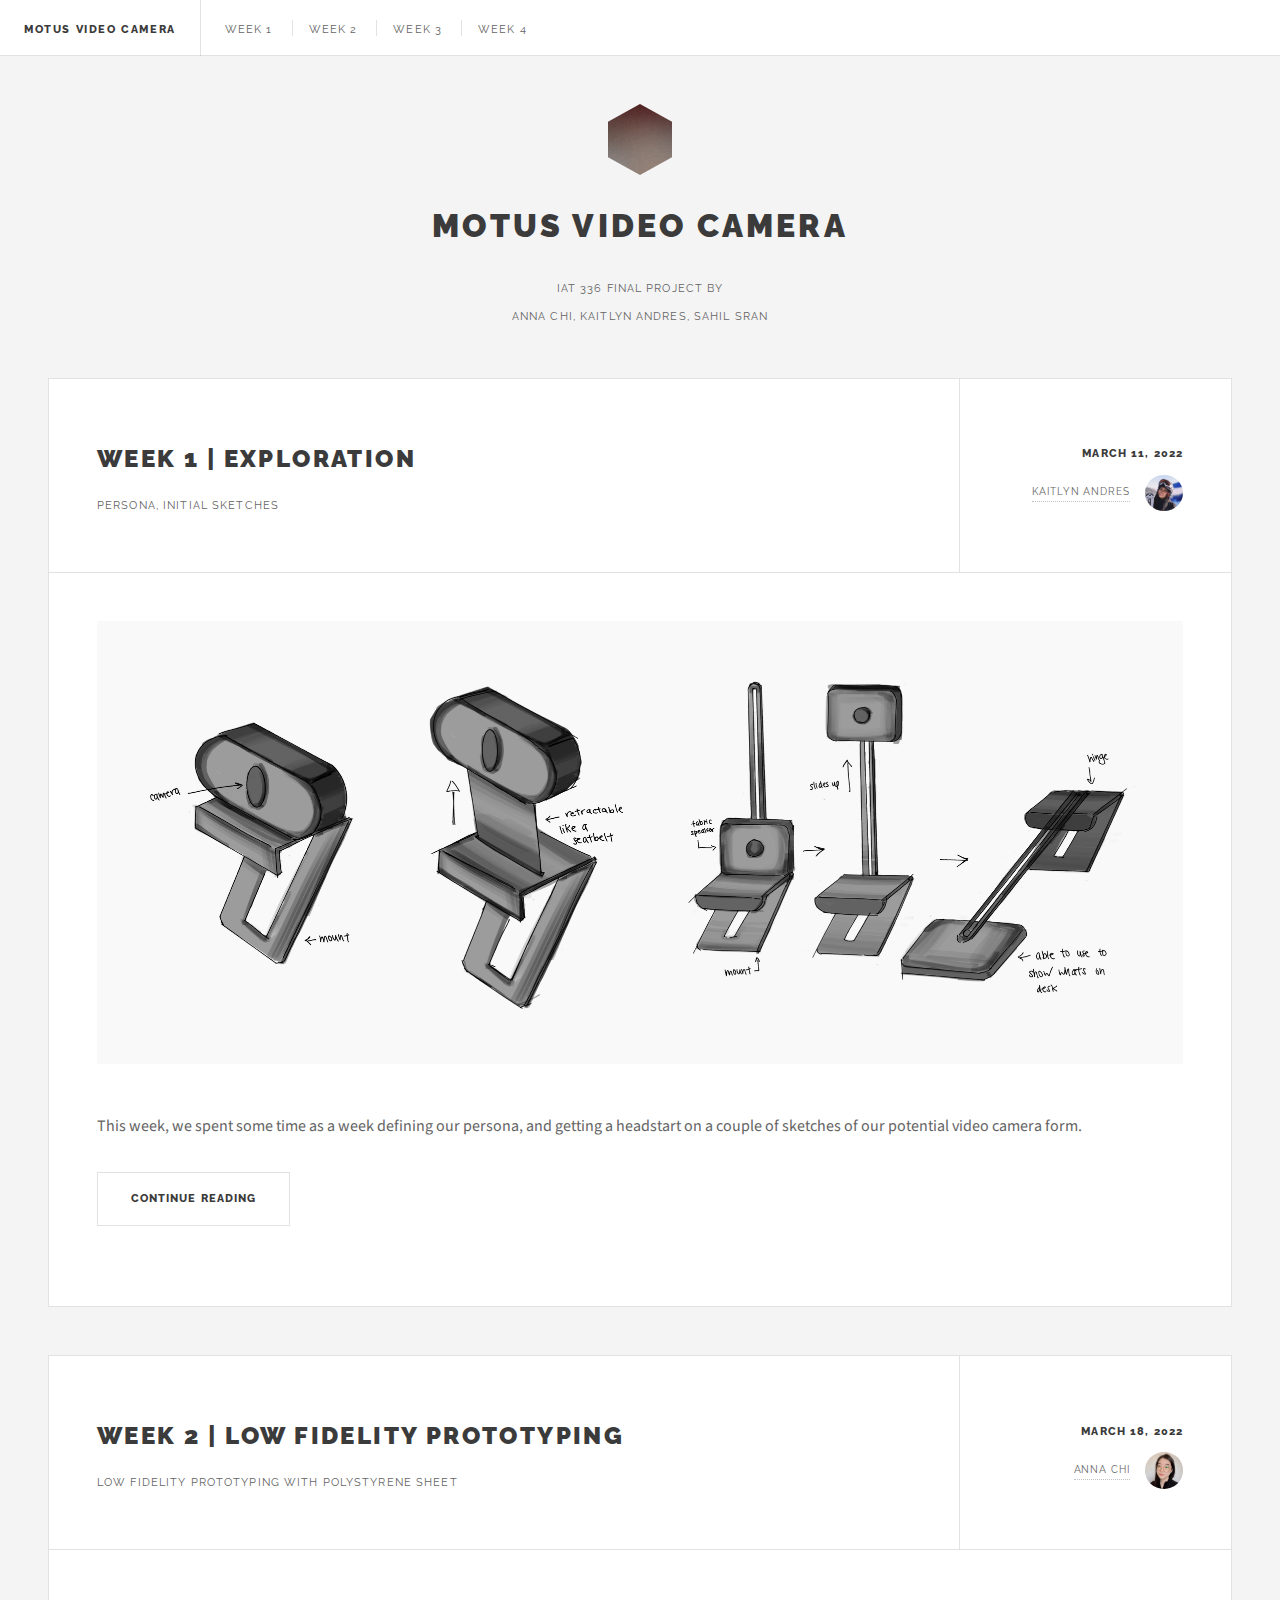
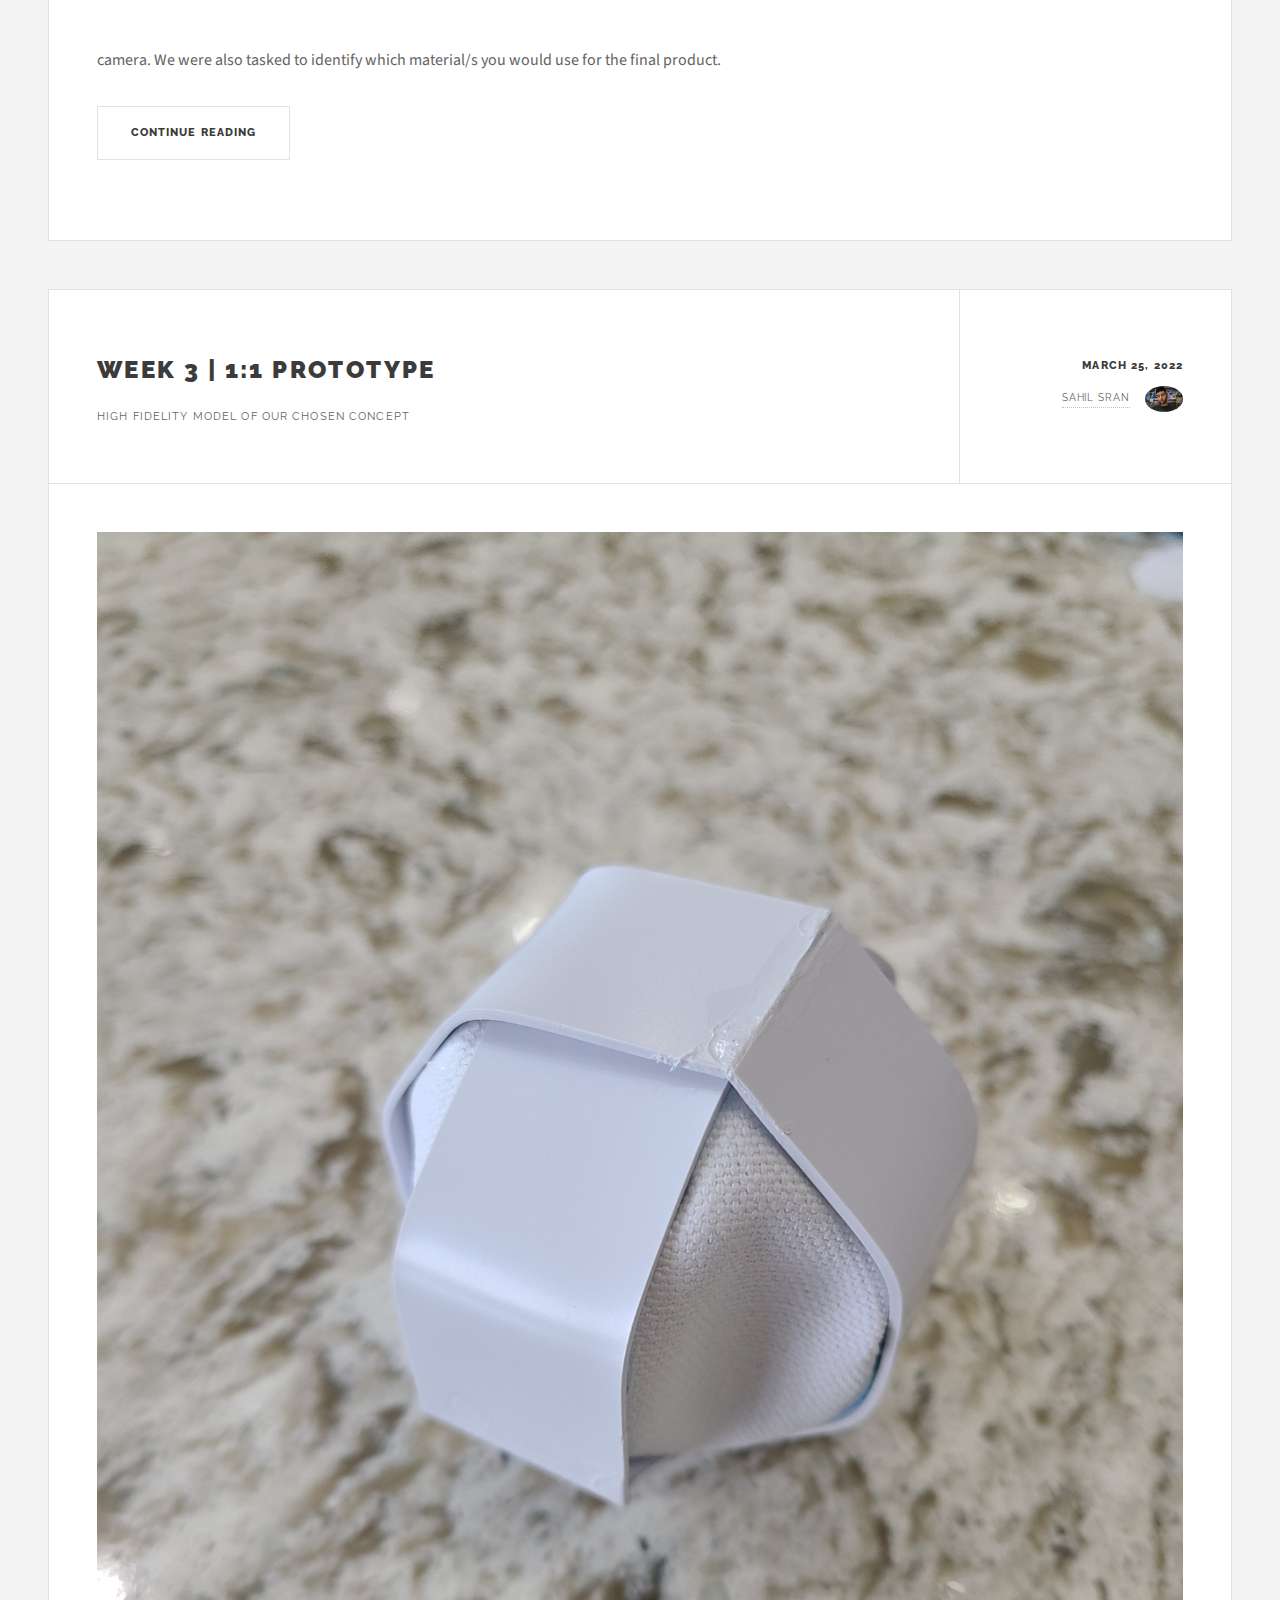
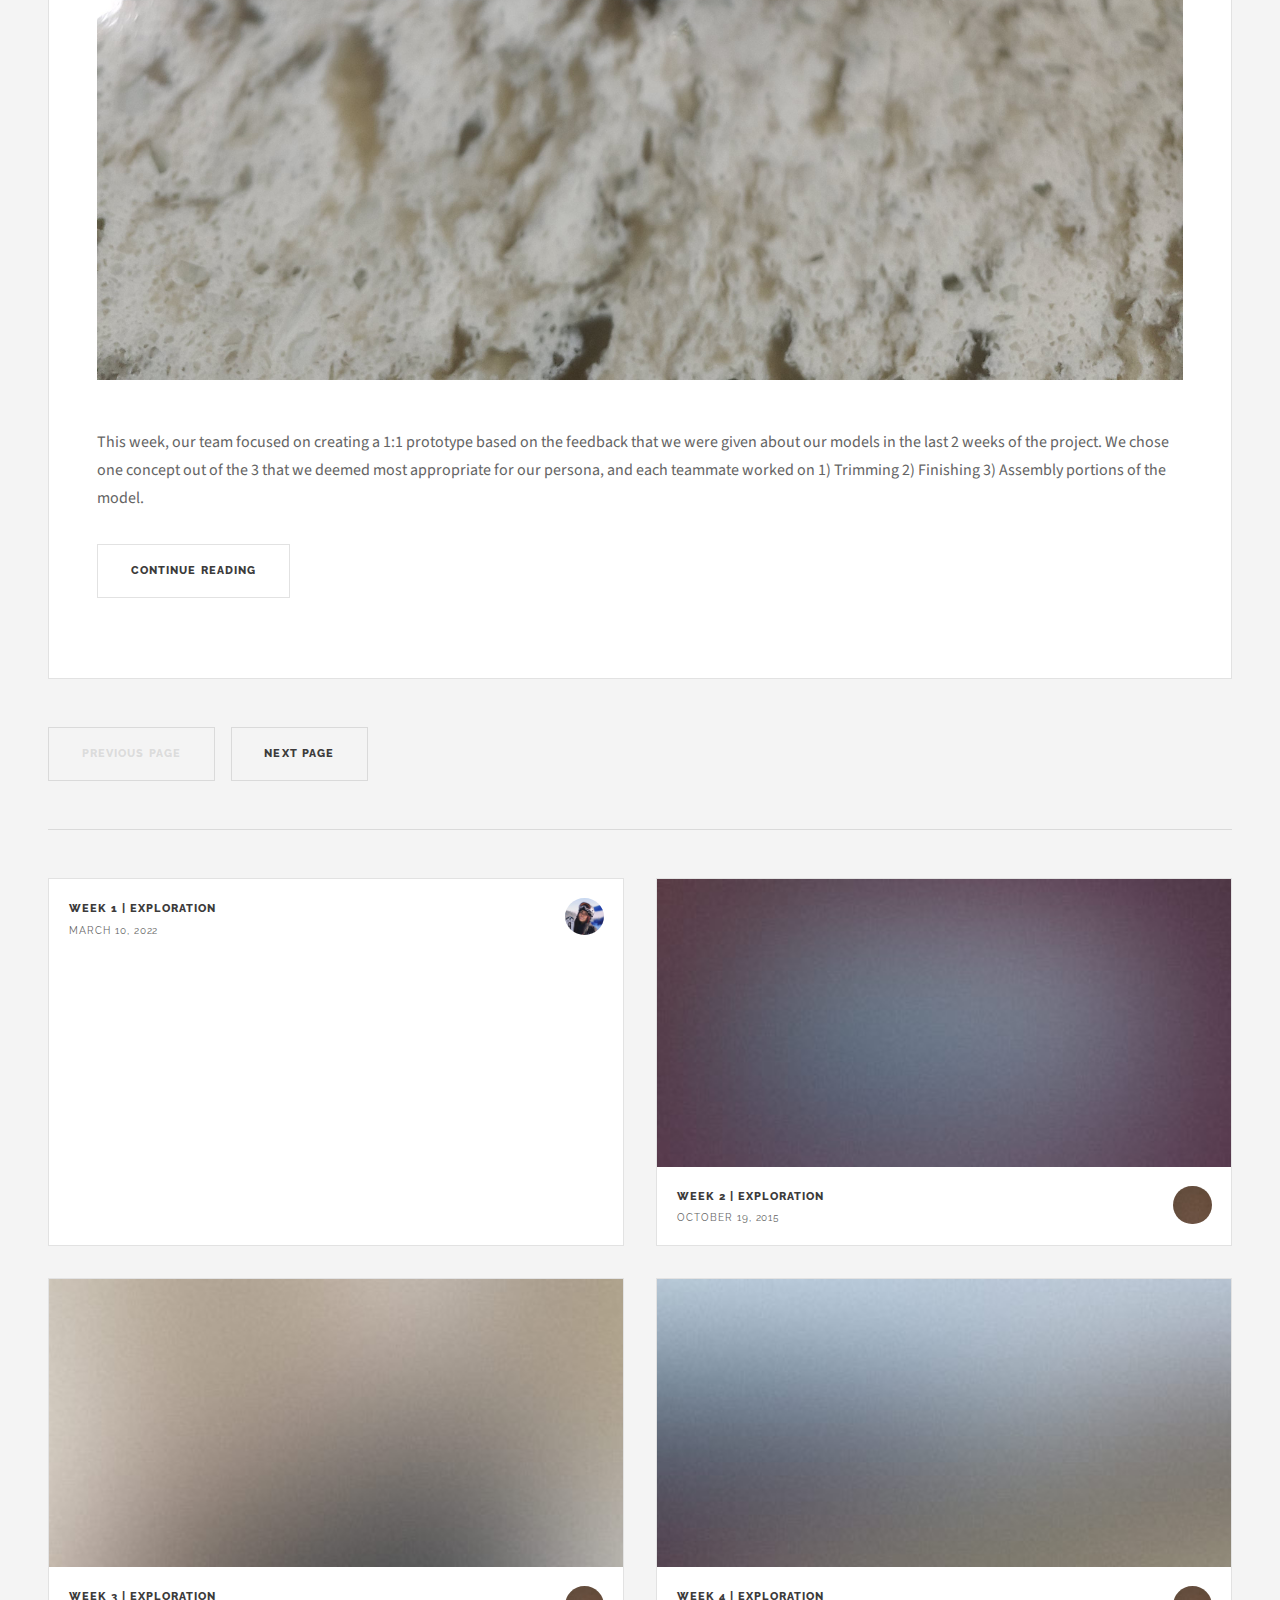
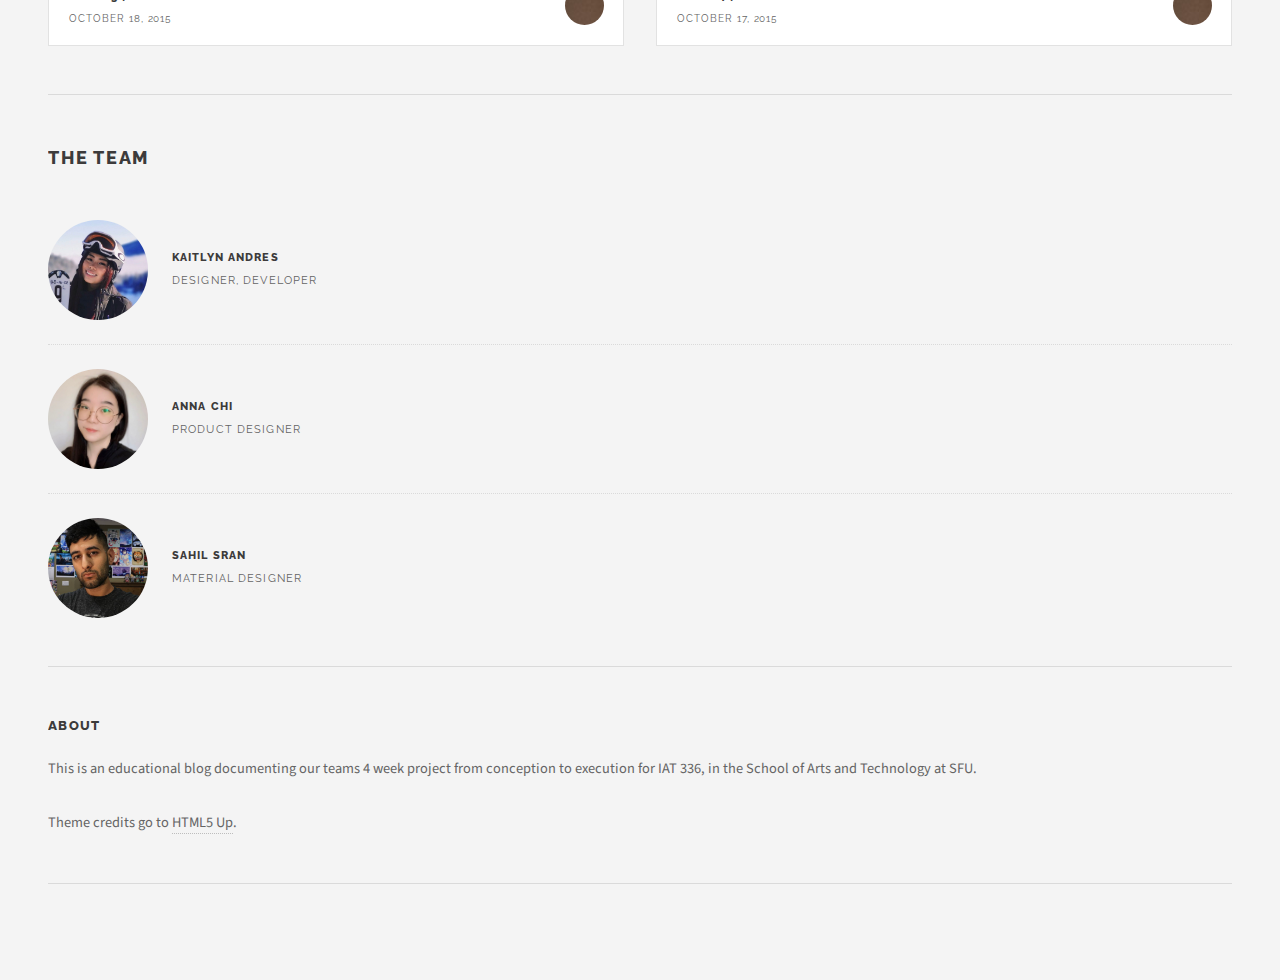
==== index.html @ d2854f77 "Week 3" ====
<!DOCTYPE HTML>
<!--
	Future Imperfect by HTML5 UP
	html5up.net | @ajlkn
	Free for personal and commercial use under the CCA 3.0 license (html5up.net/license)
-->
<html>

<head>
	<title>IAT 336 - Motus Video Camera</title>
	<meta charset="utf-8" />
	<meta name="viewport" content="width=device-width, initial-scale=1, user-scalable=no" />
	<link rel="stylesheet" href="assets/css/main.css" />
</head>

<body class="is-preload">

	<!-- Wrapper -->
	<div id="wrapper">

		<!-- Header -->
		<header id="header">
			<h1><a href="index.html">Motus Video Camera</a></h1>
			<nav class="links">
				<ul>
					<li><a href="week-1.html">Week 1</a></li>
					<li><a href="week-2.html">Week 2</a></li>
					<li><a href="#">Week 3</a></li>
					<li><a href="#">Week 4</a></li>
				</ul>
			</nav>
		</header>
		<!-- Main -->
		<div id="main">

			<!-- Week 1 Post -->
			<article class="post">
				<header>
					<div class="title">
						<h2><a href="week-1.html">Week 1 | Exploration</a></h2>
						<p>Persona, initial sketches
						</p>
					</div>
					<div class="meta">
						<time class="published">March 11, 2022</time>
						<a href="kaitlyn.html" class="author"><span class="name">Kaitlyn Andres</span><img
								src="images/Team/Kaitlyn.jpeg" alt="" /></a>
					</div>
				</header>
				<a href="week-1.html" class="image featured"><img src="images/Sketches/Week 1/Week-1-header.jpg"
						alt="" /></a>
				<p>
					This week, we spent some time as a week defining our persona, and getting a headstart
					on a couple of sketches of our potential video camera form.
				</p>
				<footer>
					<ul class="actions">
						<li><a href="week-1.html" class="button large">Continue Reading</a></li>
					</ul>
				</footer>
			</article>

			<!-- Week 2 Post -->
			<article class="post">
				<header>
					<div class="title">
						<h2><a href="week-2.html">Week 2 | Low fidelity Prototyping</a></h2>
						<p>Low fidelity prototyping with Polystyrene Sheet
						</p>
					</div>
					<div class="meta">
						<time class="published">March 18, 2022</time>
						<a href="anna.html" class="author"><span class="name">Anna Chi</span><img
								src="images/Team/Anna.jpeg" alt="" /></a>
					</div>
				</header>
				<a href="week-2.html" class="image featured"><img src="images/Week 2/Week-2-header.png" alt="" /></a>
				<p>
					camera.
					We were also tasked to identify which material/s you would use for the final product.
				</p>
				<footer>
					<ul class="actions">
						<li><a href="week-2.html" class="button large">Continue Reading</a></li>
					</ul>
				</footer>
			</article>


			<!-- Week 3 Post -->
			<article class="post">
				<header>
					<div class="title">
						<h2><a href="week-3.html">Week 3 | 1:1 Prototype</a></h2>
						<p>High fidelity model of our chosen concept
						</p>
					</div>
					<div class="meta">
						<time class="published">March 25, 2022</time>
						<a href="anna.html" class="author"><span class="name">Sahil Sran</span><img
								src="images/Team/Sahil.jpg" alt="" /></a>
					</div>
				</header>
				<a href="week-3.html" class="image featured"><img src="images/Week 3/Webcam1.jpg" alt="" /></a>
				<p>
					This week, our team focused on creating a 1:1 prototype based on the feedback that we were given
					about our models in the last 2 weeks of the project. We chose one concept out of the 3 that we
					deemed most appropriate for our persona, and each teammate worked on 1) Trimming 2) Finishing 3)
					Assembly portions of the model.
				</p>
				<footer>
					<ul class="actions">
						<li><a href="week-3.html" class="button large">Continue Reading</a></li>
					</ul>
				</footer>
			</article>


			<!-- Pagination -->
			<ul class="actions pagination">
				<li><a href="" class="disabled button large previous">Previous Page</a></li>
				<li><a href="#" class="button large next">Next Page</a></li>
			</ul>

		</div>

		<!-- Sidebar -->
		<section id="sidebar">

			<!-- Intro -->
			<section id="intro">
				<a href="#" class="logo"><img src="images/logo.jpg" alt="" /></a>
				<header>
					<h2>Motus Video Camera</h2>
					<p>IAT 336 Final Project by <br>
						Anna Chi, Kaitlyn Andres, Sahil Sran</a></p>
				</header>
			</section>

			<!-- Mini Posts -->
			<section>
				<div class="mini-posts">

					<!-- Week 1 -->
					<article class="mini-post">
						<header>
							<h3><a href="week-1.html">Week 1 | Exploration</a></h3>
							<time class="published" datetime="2015-10-20">March 10, 2022</time>
							<a href="kaitlyn.html" class="author"><img src="images/Team/Kaitlyn.jpeg" alt="" /></a>
						</header>
						<a href="week-1.html" class="image"><img src="images/Sketches/Week 1/Week-1-header.jpg/"
								alt="" /></a>
					</article>

					<!-- Mini Post -->
					<article class="mini-post">
						<header>
							<h3><a href="single.html">Week 2 | Exploration</a></h3>
							<time class="published" datetime="2015-10-19">October 19, 2015</time>
							<a href="#" class="author"><img src="images/avatar.jpg" alt="" /></a>
						</header>
						<a href="single.html" class="image"><img src="images/pic05.jpg" alt="" /></a>
					</article>

					<!-- Mini Post -->
					<article class="mini-post">
						<header>
							<h3><a href="single.html">Week 3 | Exploration</a></h3>
							<time class="published" datetime="2015-10-18">October 18, 2015</time>
							<a href="#" class="author"><img src="images/avatar.jpg" alt="" /></a>
						</header>
						<a href="single.html" class="image"><img src="images/pic06.jpg" alt="" /></a>
					</article>

					<!-- Mini Post -->
					<article class="mini-post">
						<header>
							<h3><a href="single.html">Week 4 | Exploration</a></h3>
							<time class="published" datetime="2015-10-17">October 17, 2015</time>
							<a href="#" class="author"><img src="images/avatar.jpg" alt="" /></a>
						</header>
						<a href="single.html" class="image"><img src="images/pic07.jpg" alt="" /></a>
					</article>

				</div>
			</section>

			<!-- Member List -->
			<section>
				<ul class="posts">
					<h2>The Team</h2>
					<li class="first-member">
						<article>
							<a href="kaitlyn.html" class="image"><img class="member" src="images/Team/Kaitlyn.jpeg"
									alt="" /></a>
							<header>
								<h3><a href="kaitlyn.html">Kaitlyn Andres</a></h3>
								<p>Designer, Developer</p>
							</header>
						</article>
					</li>
					<li>
						<article>
							<a href="anna.html" class="image"><img class="member" src="images/Team/Anna.jpeg"
									alt="" /></a>
							<header>
								<h3><a href="anna.html">Anna Chi</a></h3>
								<p>Product Designer</p>
							</header>
						</article>
					</li>
					<li>
						<article>
							<a href="sahil.html" class="image"><img class="member" src="images/Team/Sahil.jpg"
									alt="" /></a>
							<header>
								<h3><a href="sahil.html">Sahil Sran</a></h3>
								<p>Material Designer</p>
							</header>
						</article>
					</li>
				</ul>
			</section>

			<!-- About -->
			<section class="blurb">
				<h2>About</h2>
				<p>This is an educational blog documenting our teams 4 week project from conception to execution for IAT
					336,
					in the School of Arts and Technology at SFU.


				<p>Theme credits go to <a href="https://html5up.net/">HTML5 Up</a>.</p>
				</p>

			</section>

			<!-- Footer -->
			<section id="footer">
			</section>

		</section>

	</div>

	<!-- Scripts -->
	<script src="assets/js/jquery.min.js"></script>
	<script src="assets/js/browser.min.js"></script>
	<script src="assets/js/breakpoints.min.js"></script>
	<script src="assets/js/util.js"></script>
	<script src="assets/js/main.js"></script>

</body>

</html>
---- assets/css/main.css ----
@import url(fontawesome-all.min.css);
@import url("https://fonts.googleapis.com/css?family=Source+Sans+Pro:400,700|Raleway:400,800,900");

/*
	Future Imperfect by HTML5 UP
	html5up.net | @ajlkn
	Free for personal and commercial use under the CCA 3.0 license (html5up.net/license)
*/

html, body, div, span, applet, object,
iframe, h1, h2, h3, h4, h5, h6, p, blockquote,
pre, a, abbr, acronym, address, big, cite,
code, del, dfn, em, img, ins, kbd, q, s, samp,
small, strike, strong, sub, sup, tt, var, b,
u, i, center, dl, dt, dd, ol, ul, li, fieldset,
form, label, legend, table, caption, tbody,
tfoot, thead, tr, th, td, article, aside,
canvas, details, embed, figure, figcaption,
footer, header, hgroup, menu, nav, output, ruby,
section, summary, time, mark, audio, video {
	margin: 0;
	padding: 0;
	border: 0;
	font-size: 100%;
	font: inherit;
	vertical-align: baseline;}

article, aside, details, figcaption, figure,
footer, header, hgroup, menu, nav, section {
	display: block;}

body {
	line-height: 1;
}

ol, ul {
	list-style: none;
}

blockquote, q {
	quotes: none;
}

	blockquote:before, blockquote:after, q:before, q:after {
		content: '';
		content: none;
	}

table {
	border-collapse: collapse;
	border-spacing: 0;
}

body {
	-webkit-text-size-adjust: none;
}

mark {
	background-color: transparent;
	color: inherit;
}

input::-moz-focus-inner {
	border: 0;
	padding: 0;
}

input, select, textarea {
	-moz-appearance: none;
	-webkit-appearance: none;
	-ms-appearance: none;
	appearance: none;
}

/* Basic */

	@-ms-viewport {
		width: device-width;
	}

	body {
		-ms-overflow-style: scrollbar;
	}

	@media screen and (max-width: 480px) {

		html, body {
			min-width: 320px;
		}

	}

	html {
		box-sizing: border-box;
	}

	*, *:before, *:after {
		box-sizing: inherit;
	}

	body {
		background: #f4f4f4;
	}

		body.is-preload *, body.is-preload *:before, body.is-preload *:after {
			-moz-animation: none !important;
			-webkit-animation: none !important;
			-ms-animation: none !important;
			animation: none !important;
			-moz-transition: none !important;
			-webkit-transition: none !important;
			-ms-transition: none !important;
			transition: none !important;
		}

/* Type */

	body, input, select, textarea {
		color: #646464;
		font-family: "Source Sans Pro", Helvetica, sans-serif;
		font-size: 14pt;
		font-weight: 400;
		line-height: 1.75;
	}

		@media screen and (max-width: 1680px) {

			body, input, select, textarea {
				font-size: 12pt;
			}

		}

		@media screen and (max-width: 1280px) {

			body, input, select, textarea {
				font-size: 12pt;
			}

		}

		@media screen and (max-width: 980px) {

			body, input, select, textarea {
				font-size: 12pt;
			}

		}

		@media screen and (max-width: 736px) {

			body, input, select, textarea {
				font-size: 12pt;
			}

		}

		@media screen and (max-width: 480px) {

			body, input, select, textarea {
				font-size: 12pt;
			}

		}

	a {
		-moz-transition: color 0.2s ease, border-bottom-color 0.2s ease;
		-webkit-transition: color 0.2s ease, border-bottom-color 0.2s ease;
		-ms-transition: color 0.2s ease, border-bottom-color 0.2s ease;
		transition: color 0.2s ease, border-bottom-color 0.2s ease;
		border-bottom: dotted 1px rgba(160, 160, 160, 0.65);
		color: inherit;
		text-decoration: none;
	}

		a:before {
			-moz-transition: color 0.2s ease;
			-webkit-transition: color 0.2s ease;
			-ms-transition: color 0.2s ease;
			transition: color 0.2s ease;
		}

		a:hover {
			border-bottom-color: transparent;
			color: #2ebaae !important;
		}

			a:hover:before {
				color: #2ebaae !important;
			}

	strong, b {
		color: #3c3b3b;
		font-weight: 700;
	}

	em, i {
		font-style: italic;
	}

	p {
		margin: 0 0 2em 0;
	}

	h1, h2, h3, h4, h5, h6 {
		color: #3c3b3b;
		font-family: "Raleway", Helvetica, sans-serif;
		font-weight: 800;
		letter-spacing: 0.1em;
		line-height: 1.65;
		margin: 0 0 1em 0;
		text-transform: uppercase;
	}

		h1 a, h2 a, h3 a, h4 a, h5 a, h6 a {
			color: inherit;
			border-bottom: 0;
		}

	h2 {
		font-size: 1.1em;
	}

	h3 {
		font-size: 0.9em;
	}

	h4 {
		font-size: 0.7em;
	}

	h5 {
		font-size: 0.7em;
	}

	h6 {
		font-size: 0.7em;
	}

	sub {
		font-size: 0.8em;
		position: relative;
		top: 0.5em;
	}

	sup {
		font-size: 0.8em;
		position: relative;
		top: -0.5em;
	}

	blockquote {
		border-left: solid 4px rgba(160, 160, 160, 0.3);
		font-style: italic;
		margin: 0 0 2em 0;
		padding: 0.5em 0 0.5em 2em;
	}

	code {
		background: rgba(160, 160, 160, 0.075);
		border: solid 1px rgba(160, 160, 160, 0.3);
		font-family: "Courier New", monospace;
		font-size: 0.9em;
		margin: 0 0.25em;
		padding: 0.25em 0.65em;
	}

	pre {
		-webkit-overflow-scrolling: touch;
		font-family: "Courier New", monospace;
		font-size: 0.9em;
		margin: 0 0 2em 0;
	}

		pre code {
			display: block;
			line-height: 1.75em;
			padding: 1em 1.5em;
			overflow-x: auto;
		}

	hr {
		border: 0;
		border-bottom: solid 1px rgba(160, 160, 160, 0.3);
		margin: 2em 0;
	}

		hr.major {
			margin: 3em 0;
		}

	.align-left {
		text-align: left;
	}

	.align-center {
		text-align: center;
	}

	.align-right {
		text-align: right;
	}

/* Row */

	.row {
		display: flex;
		flex-wrap: wrap;
		box-sizing: border-box;
		align-items: stretch;
	}

		.row > * {
			box-sizing: border-box;
		}

		.row.gtr-uniform > * > :last-child {
			margin-bottom: 0;
		}

		.row.aln-left {
			justify-content: flex-start;
		}

		.row.aln-center {
			justify-content: center;
		}

		.row.aln-right {
			justify-content: flex-end;
		}

		.row.aln-top {
			align-items: flex-start;
		}

		.row.aln-middle {
			align-items: center;
		}

		.row.aln-bottom {
			align-items: flex-end;
		}

		.row > .imp {
			order: -1;
		}

		.row > .col-1 {
			width: 8.33333%;
		}

		.row > .off-1 {
			margin-left: 8.33333%;
		}

		.row > .col-2 {
			width: 16.66667%;
		}

		.row > .off-2 {
			margin-left: 16.66667%;
		}

		.row > .col-3 {
			width: 25%;
		}

		.row > .off-3 {
			margin-left: 25%;
		}

		.row > .col-4 {
			width: 33.33333%;
		}

		.row > .off-4 {
			margin-left: 33.33333%;
		}

		.row > .col-5 {
			width: 41.66667%;
		}

		.row > .off-5 {
			margin-left: 41.66667%;
		}

		.row > .col-6 {
			width: 50%;
		}

		.row > .off-6 {
			margin-left: 50%;
		}

		.row > .col-7 {
			width: 58.33333%;
		}

		.row > .off-7 {
			margin-left: 58.33333%;
		}

		.row > .col-8 {
			width: 66.66667%;
		}

		.row > .off-8 {
			margin-left: 66.66667%;
		}

		.row > .col-9 {
			width: 75%;
		}

		.row > .off-9 {
			margin-left: 75%;
		}

		.row > .col-10 {
			width: 83.33333%;
		}

		.row > .off-10 {
			margin-left: 83.33333%;
		}

		.row > .col-11 {
			width: 91.66667%;
		}

		.row > .off-11 {
			margin-left: 91.66667%;
		}

		.row > .col-12 {
			width: 100%;
		}

		.row > .off-12 {
			margin-left: 100%;
		}

		.row.gtr-0 {
			margin-top: 0;
			margin-left: 0em;
		}

			.row.gtr-0 > * {
				padding: 0 0 0 0em;
			}

			.row.gtr-0.gtr-uniform {
				margin-top: 0em;
			}

				.row.gtr-0.gtr-uniform > * {
					padding-top: 0em;
				}

		.row.gtr-25 {
			margin-top: 0;
			margin-left: -0.25em;
		}

			.row.gtr-25 > * {
				padding: 0 0 0 0.25em;
			}

			.row.gtr-25.gtr-uniform {
				margin-top: -0.25em;
			}

				.row.gtr-25.gtr-uniform > * {
					padding-top: 0.25em;
				}

		.row.gtr-50 {
			margin-top: 0;
			margin-left: -0.5em;
		}

			.row.gtr-50 > * {
				padding: 0 0 0 0.5em;
			}

			.row.gtr-50.gtr-uniform {
				margin-top: -0.5em;
			}

				.row.gtr-50.gtr-uniform > * {
					padding-top: 0.5em;
				}

		.row {
			margin-top: 0;
			margin-left: -1em;
		}

			.row > * {
				padding: 0 0 0 1em;
			}

			.row.gtr-uniform {
				margin-top: -1em;
			}

				.row.gtr-uniform > * {
					padding-top: 1em;
				}

		.row.gtr-150 {
			margin-top: 0;
			margin-left: -1.5em;
		}

			.row.gtr-150 > * {
				padding: 0 0 0 1.5em;
			}

			.row.gtr-150.gtr-uniform {
				margin-top: -1.5em;
			}

				.row.gtr-150.gtr-uniform > * {
					padding-top: 1.5em;
				}

		.row.gtr-200 {
			margin-top: 0;
			margin-left: -2em;
		}

			.row.gtr-200 > * {
				padding: 0 0 0 2em;
			}

			.row.gtr-200.gtr-uniform {
				margin-top: -2em;
			}

				.row.gtr-200.gtr-uniform > * {
					padding-top: 2em;
				}

		@media screen and (max-width: 1680px) {

			.row {
				display: flex;
				flex-wrap: wrap;
				box-sizing: border-box;
				align-items: stretch;
			}

				.row > * {
					box-sizing: border-box;
				}

				.row.gtr-uniform > * > :last-child {
					margin-bottom: 0;
				}

				.row.aln-left {
					justify-content: flex-start;
				}

				.row.aln-center {
					justify-content: center;
				}

				.row.aln-right {
					justify-content: flex-end;
				}

				.row.aln-top {
					align-items: flex-start;
				}

				.row.aln-middle {
					align-items: center;
				}

				.row.aln-bottom {
					align-items: flex-end;
				}

				.row > .imp-xlarge {
					order: -1;
				}

				.row > .col-1-xlarge {
					width: 8.33333%;
				}

				.row > .off-1-xlarge {
					margin-left: 8.33333%;
				}

				.row > .col-2-xlarge {
					width: 16.66667%;
				}

				.row > .off-2-xlarge {
					margin-left: 16.66667%;
				}

				.row > .col-3-xlarge {
					width: 25%;
				}

				.row > .off-3-xlarge {
					margin-left: 25%;
				}

				.row > .col-4-xlarge {
					width: 33.33333%;
				}

				.row > .off-4-xlarge {
					margin-left: 33.33333%;
				}

				.row > .col-5-xlarge {
					width: 41.66667%;
				}

				.row > .off-5-xlarge {
					margin-left: 41.66667%;
				}

				.row > .col-6-xlarge {
					width: 50%;
				}

				.row > .off-6-xlarge {
					margin-left: 50%;
				}

				.row > .col-7-xlarge {
					width: 58.33333%;
				}

				.row > .off-7-xlarge {
					margin-left: 58.33333%;
				}

				.row > .col-8-xlarge {
					width: 66.66667%;
				}

				.row > .off-8-xlarge {
					margin-left: 66.66667%;
				}

				.row > .col-9-xlarge {
					width: 75%;
				}

				.row > .off-9-xlarge {
					margin-left: 75%;
				}

				.row > .col-10-xlarge {
					width: 83.33333%;
				}

				.row > .off-10-xlarge {
					margin-left: 83.33333%;
				}

				.row > .col-11-xlarge {
					width: 91.66667%;
				}

				.row > .off-11-xlarge {
					margin-left: 91.66667%;
				}

				.row > .col-12-xlarge {
					width: 100%;
				}

				.row > .off-12-xlarge {
					margin-left: 100%;
				}

				.row.gtr-0 {
					margin-top: 0;
					margin-left: 0em;
				}

					.row.gtr-0 > * {
						padding: 0 0 0 0em;
					}

					.row.gtr-0.gtr-uniform {
						margin-top: 0em;
					}

						.row.gtr-0.gtr-uniform > * {
							padding-top: 0em;
						}

				.row.gtr-25 {
					margin-top: 0;
					margin-left: -0.25em;
				}

					.row.gtr-25 > * {
						padding: 0 0 0 0.25em;
					}

					.row.gtr-25.gtr-uniform {
						margin-top: -0.25em;
					}

						.row.gtr-25.gtr-uniform > * {
							padding-top: 0.25em;
						}

				.row.gtr-50 {
					margin-top: 0;
					margin-left: -0.5em;
				}

					.row.gtr-50 > * {
						padding: 0 0 0 0.5em;
					}

					.row.gtr-50.gtr-uniform {
						margin-top: -0.5em;
					}

						.row.gtr-50.gtr-uniform > * {
							padding-top: 0.5em;
						}

				.row {
					margin-top: 0;
					margin-left: -1em;
				}

					.row > * {
						padding: 0 0 0 1em;
					}

					.row.gtr-uniform {
						margin-top: -1em;
					}

						.row.gtr-uniform > * {
							padding-top: 1em;
						}

				.row.gtr-150 {
					margin-top: 0;
					margin-left: -1.5em;
				}

					.row.gtr-150 > * {
						padding: 0 0 0 1.5em;
					}

					.row.gtr-150.gtr-uniform {
						margin-top: -1.5em;
					}

						.row.gtr-150.gtr-uniform > * {
							padding-top: 1.5em;
						}

				.row.gtr-200 {
					margin-top: 0;
					margin-left: -2em;
				}

					.row.gtr-200 > * {
						padding: 0 0 0 2em;
					}

					.row.gtr-200.gtr-uniform {
						margin-top: -2em;
					}

						.row.gtr-200.gtr-uniform > * {
							padding-top: 2em;
						}

		}

		@media screen and (max-width: 1280px) {

			.row {
				display: flex;
				flex-wrap: wrap;
				box-sizing: border-box;
				align-items: stretch;
			}

				.row > * {
					box-sizing: border-box;
				}

				.row.gtr-uniform > * > :last-child {
					margin-bottom: 0;
				}

				.row.aln-left {
					justify-content: flex-start;
				}

				.row.aln-center {
					justify-content: center;
				}

				.row.aln-right {
					justify-content: flex-end;
				}

				.row.aln-top {
					align-items: flex-start;
				}

				.row.aln-middle {
					align-items: center;
				}

				.row.aln-bottom {
					align-items: flex-end;
				}

				.row > .imp-large {
					order: -1;
				}

				.row > .col-1-large {
					width: 8.33333%;
				}

				.row > .off-1-large {
					margin-left: 8.33333%;
				}

				.row > .col-2-large {
					width: 16.66667%;
				}

				.row > .off-2-large {
					margin-left: 16.66667%;
				}

				.row > .col-3-large {
					width: 25%;
				}

				.row > .off-3-large {
					margin-left: 25%;
				}

				.row > .col-4-large {
					width: 33.33333%;
				}

				.row > .off-4-large {
					margin-left: 33.33333%;
				}

				.row > .col-5-large {
					width: 41.66667%;
				}

				.row > .off-5-large {
					margin-left: 41.66667%;
				}

				.row > .col-6-large {
					width: 50%;
				}

				.row > .off-6-large {
					margin-left: 50%;
				}

				.row > .col-7-large {
					width: 58.33333%;
				}

				.row > .off-7-large {
					margin-left: 58.33333%;
				}

				.row > .col-8-large {
					width: 66.66667%;
				}

				.row > .off-8-large {
					margin-left: 66.66667%;
				}

				.row > .col-9-large {
					width: 75%;
				}

				.row > .off-9-large {
					margin-left: 75%;
				}

				.row > .col-10-large {
					width: 83.33333%;
				}

				.row > .off-10-large {
					margin-left: 83.33333%;
				}

				.row > .col-11-large {
					width: 91.66667%;
				}

				.row > .off-11-large {
					margin-left: 91.66667%;
				}

				.row > .col-12-large {
					width: 100%;
				}

				.row > .off-12-large {
					margin-left: 100%;
				}

				.row.gtr-0 {
					margin-top: 0;
					margin-left: 0em;
				}

					.row.gtr-0 > * {
						padding: 0 0 0 0em;
					}

					.row.gtr-0.gtr-uniform {
						margin-top: 0em;
					}

						.row.gtr-0.gtr-uniform > * {
							padding-top: 0em;
						}

				.row.gtr-25 {
					margin-top: 0;
					margin-left: -0.25em;
				}

					.row.gtr-25 > * {
						padding: 0 0 0 0.25em;
					}

					.row.gtr-25.gtr-uniform {
						margin-top: -0.25em;
					}

						.row.gtr-25.gtr-uniform > * {
							padding-top: 0.25em;
						}

				.row.gtr-50 {
					margin-top: 0;
					margin-left: -0.5em;
				}

					.row.gtr-50 > * {
						padding: 0 0 0 0.5em;
					}

					.row.gtr-50.gtr-uniform {
						margin-top: -0.5em;
					}

						.row.gtr-50.gtr-uniform > * {
							padding-top: 0.5em;
						}

				.row {
					margin-top: 0;
					margin-left: -1em;
				}

					.row > * {
						padding: 0 0 0 1em;
					}

					.row.gtr-uniform {
						margin-top: -1em;
					}

						.row.gtr-uniform > * {
							padding-top: 1em;
						}

				.row.gtr-150 {
					margin-top: 0;
					margin-left: -1.5em;
				}

					.row.gtr-150 > * {
						padding: 0 0 0 1.5em;
					}

					.row.gtr-150.gtr-uniform {
						margin-top: -1.5em;
					}

						.row.gtr-150.gtr-uniform > * {
							padding-top: 1.5em;
						}

				.row.gtr-200 {
					margin-top: 0;
					margin-left: -2em;
				}

					.row.gtr-200 > * {
						padding: 0 0 0 2em;
					}

					.row.gtr-200.gtr-uniform {
						margin-top: -2em;
					}

						.row.gtr-200.gtr-uniform > * {
							padding-top: 2em;
						}

		}

		@media screen and (max-width: 980px) {

			.row {
				display: flex;
				flex-wrap: wrap;
				box-sizing: border-box;
				align-items: stretch;
			}

				.row > * {
					box-sizing: border-box;
				}

				.row.gtr-uniform > * > :last-child {
					margin-bottom: 0;
				}

				.row.aln-left {
					justify-content: flex-start;
				}

				.row.aln-center {
					justify-content: center;
				}

				.row.aln-right {
					justify-content: flex-end;
				}

				.row.aln-top {
					align-items: flex-start;
				}

				.row.aln-middle {
					align-items: center;
				}

				.row.aln-bottom {
					align-items: flex-end;
				}

				.row > .imp-medium {
					order: -1;
				}

				.row > .col-1-medium {
					width: 8.33333%;
				}

				.row > .off-1-medium {
					margin-left: 8.33333%;
				}

				.row > .col-2-medium {
					width: 16.66667%;
				}

				.row > .off-2-medium {
					margin-left: 16.66667%;
				}

				.row > .col-3-medium {
					width: 25%;
				}

				.row > .off-3-medium {
					margin-left: 25%;
				}

				.row > .col-4-medium {
					width: 33.33333%;
				}

				.row > .off-4-medium {
					margin-left: 33.33333%;
				}

				.row > .col-5-medium {
					width: 41.66667%;
				}

				.row > .off-5-medium {
					margin-left: 41.66667%;
				}

				.row > .col-6-medium {
					width: 50%;
				}

				.row > .off-6-medium {
					margin-left: 50%;
				}

				.row > .col-7-medium {
					width: 58.33333%;
				}

				.row > .off-7-medium {
					margin-left: 58.33333%;
				}

				.row > .col-8-medium {
					width: 66.66667%;
				}

				.row > .off-8-medium {
					margin-left: 66.66667%;
				}

				.row > .col-9-medium {
					width: 75%;
				}

				.row > .off-9-medium {
					margin-left: 75%;
				}

				.row > .col-10-medium {
					width: 83.33333%;
				}

				.row > .off-10-medium {
					margin-left: 83.33333%;
				}

				.row > .col-11-medium {
					width: 91.66667%;
				}

				.row > .off-11-medium {
					margin-left: 91.66667%;
				}

				.row > .col-12-medium {
					width: 100%;
				}

				.row > .off-12-medium {
					margin-left: 100%;
				}

				.row.gtr-0 {
					margin-top: 0;
					margin-left: 0em;
				}

					.row.gtr-0 > * {
						padding: 0 0 0 0em;
					}

					.row.gtr-0.gtr-uniform {
						margin-top: 0em;
					}

						.row.gtr-0.gtr-uniform > * {
							padding-top: 0em;
						}

				.row.gtr-25 {
					margin-top: 0;
					margin-left: -0.25em;
				}

					.row.gtr-25 > * {
						padding: 0 0 0 0.25em;
					}

					.row.gtr-25.gtr-uniform {
						margin-top: -0.25em;
					}

						.row.gtr-25.gtr-uniform > * {
							padding-top: 0.25em;
						}

				.row.gtr-50 {
					margin-top: 0;
					margin-left: -0.5em;
				}

					.row.gtr-50 > * {
						padding: 0 0 0 0.5em;
					}

					.row.gtr-50.gtr-uniform {
						margin-top: -0.5em;
					}

						.row.gtr-50.gtr-uniform > * {
							padding-top: 0.5em;
						}

				.row {
					margin-top: 0;
					margin-left: -1em;
				}

					.row > * {
						padding: 0 0 0 1em;
					}

					.row.gtr-uniform {
						margin-top: -1em;
					}

						.row.gtr-uniform > * {
							padding-top: 1em;
						}

				.row.gtr-150 {
					margin-top: 0;
					margin-left: -1.5em;
				}

					.row.gtr-150 > * {
						padding: 0 0 0 1.5em;
					}

					.row.gtr-150.gtr-uniform {
						margin-top: -1.5em;
					}

						.row.gtr-150.gtr-uniform > * {
							padding-top: 1.5em;
						}

				.row.gtr-200 {
					margin-top: 0;
					margin-left: -2em;
				}

					.row.gtr-200 > * {
						padding: 0 0 0 2em;
					}

					.row.gtr-200.gtr-uniform {
						margin-top: -2em;
					}

						.row.gtr-200.gtr-uniform > * {
							padding-top: 2em;
						}

		}

		@media screen and (max-width: 736px) {

			.row {
				display: flex;
				flex-wrap: wrap;
				box-sizing: border-box;
				align-items: stretch;
			}

				.row > * {
					box-sizing: border-box;
				}

				.row.gtr-uniform > * > :last-child {
					margin-bottom: 0;
				}

				.row.aln-left {
					justify-content: flex-start;
				}

				.row.aln-center {
					justify-content: center;
				}

				.row.aln-right {
					justify-content: flex-end;
				}

				.row.aln-top {
					align-items: flex-start;
				}

				.row.aln-middle {
					align-items: center;
				}

				.row.aln-bottom {
					align-items: flex-end;
				}

				.row > .imp-small {
					order: -1;
				}

				.row > .col-1-small {
					width: 8.33333%;
				}

				.row > .off-1-small {
					margin-left: 8.33333%;
				}

				.row > .col-2-small {
					width: 16.66667%;
				}

				.row > .off-2-small {
					margin-left: 16.66667%;
				}

				.row > .col-3-small {
					width: 25%;
				}

				.row > .off-3-small {
					margin-left: 25%;
				}

				.row > .col-4-small {
					width: 33.33333%;
				}

				.row > .off-4-small {
					margin-left: 33.33333%;
				}

				.row > .col-5-small {
					width: 41.66667%;
				}

				.row > .off-5-small {
					margin-left: 41.66667%;
				}

				.row > .col-6-small {
					width: 50%;
				}

				.row > .off-6-small {
					margin-left: 50%;
				}

				.row > .col-7-small {
					width: 58.33333%;
				}

				.row > .off-7-small {
					margin-left: 58.33333%;
				}

				.row > .col-8-small {
					width: 66.66667%;
				}

				.row > .off-8-small {
					margin-left: 66.66667%;
				}

				.row > .col-9-small {
					width: 75%;
				}

				.row > .off-9-small {
					margin-left: 75%;
				}

				.row > .col-10-small {
					width: 83.33333%;
				}

				.row > .off-10-small {
					margin-left: 83.33333%;
				}

				.row > .col-11-small {
					width: 91.66667%;
				}

				.row > .off-11-small {
					margin-left: 91.66667%;
				}

				.row > .col-12-small {
					width: 100%;
				}

				.row > .off-12-small {
					margin-left: 100%;
				}

				.row.gtr-0 {
					margin-top: 0;
					margin-left: 0em;
				}

					.row.gtr-0 > * {
						padding: 0 0 0 0em;
					}

					.row.gtr-0.gtr-uniform {
						margin-top: 0em;
					}

						.row.gtr-0.gtr-uniform > * {
							padding-top: 0em;
						}

				.row.gtr-25 {
					margin-top: 0;
					margin-left: -0.25em;
				}

					.row.gtr-25 > * {
						padding: 0 0 0 0.25em;
					}

					.row.gtr-25.gtr-uniform {
						margin-top: -0.25em;
					}

						.row.gtr-25.gtr-uniform > * {
							padding-top: 0.25em;
						}

				.row.gtr-50 {
					margin-top: 0;
					margin-left: -0.5em;
				}

					.row.gtr-50 > * {
						padding: 0 0 0 0.5em;
					}

					.row.gtr-50.gtr-uniform {
						margin-top: -0.5em;
					}

						.row.gtr-50.gtr-uniform > * {
							padding-top: 0.5em;
						}

				.row {
					margin-top: 0;
					margin-left: -1em;
				}

					.row > * {
						padding: 0 0 0 1em;
					}

					.row.gtr-uniform {
						margin-top: -1em;
					}

						.row.gtr-uniform > * {
							padding-top: 1em;
						}

				.row.gtr-150 {
					margin-top: 0;
					margin-left: -1.5em;
				}

					.row.gtr-150 > * {
						padding: 0 0 0 1.5em;
					}

					.row.gtr-150.gtr-uniform {
						margin-top: -1.5em;
					}

						.row.gtr-150.gtr-uniform > * {
							padding-top: 1.5em;
						}

				.row.gtr-200 {
					margin-top: 0;
					margin-left: -2em;
				}

					.row.gtr-200 > * {
						padding: 0 0 0 2em;
					}

					.row.gtr-200.gtr-uniform {
						margin-top: -2em;
					}

						.row.gtr-200.gtr-uniform > * {
							padding-top: 2em;
						}

		}

		@media screen and (max-width: 480px) {

			.row {
				display: flex;
				flex-wrap: wrap;
				box-sizing: border-box;
				align-items: stretch;
			}

				.row > * {
					box-sizing: border-box;
				}

				.row.gtr-uniform > * > :last-child {
					margin-bottom: 0;
				}

				.row.aln-left {
					justify-content: flex-start;
				}

				.row.aln-center {
					justify-content: center;
				}

				.row.aln-right {
					justify-content: flex-end;
				}

				.row.aln-top {
					align-items: flex-start;
				}

				.row.aln-middle {
					align-items: center;
				}

				.row.aln-bottom {
					align-items: flex-end;
				}

				.row > .imp-xsmall {
					order: -1;
				}

				.row > .col-1-xsmall {
					width: 8.33333%;
				}

				.row > .off-1-xsmall {
					margin-left: 8.33333%;
				}

				.row > .col-2-xsmall {
					width: 16.66667%;
				}

				.row > .off-2-xsmall {
					margin-left: 16.66667%;
				}

				.row > .col-3-xsmall {
					width: 25%;
				}

				.row > .off-3-xsmall {
					margin-left: 25%;
				}

				.row > .col-4-xsmall {
					width: 33.33333%;
				}

				.row > .off-4-xsmall {
					margin-left: 33.33333%;
				}

				.row > .col-5-xsmall {
					width: 41.66667%;
				}

				.row > .off-5-xsmall {
					margin-left: 41.66667%;
				}

				.row > .col-6-xsmall {
					width: 50%;
				}

				.row > .off-6-xsmall {
					margin-left: 50%;
				}

				.row > .col-7-xsmall {
					width: 58.33333%;
				}

				.row > .off-7-xsmall {
					margin-left: 58.33333%;
				}

				.row > .col-8-xsmall {
					width: 66.66667%;
				}

				.row > .off-8-xsmall {
					margin-left: 66.66667%;
				}

				.row > .col-9-xsmall {
					width: 75%;
				}

				.row > .off-9-xsmall {
					margin-left: 75%;
				}

				.row > .col-10-xsmall {
					width: 83.33333%;
				}

				.row > .off-10-xsmall {
					margin-left: 83.33333%;
				}

				.row > .col-11-xsmall {
					width: 91.66667%;
				}

				.row > .off-11-xsmall {
					margin-left: 91.66667%;
				}

				.row > .col-12-xsmall {
					width: 100%;
				}

				.row > .off-12-xsmall {
					margin-left: 100%;
				}

				.row.gtr-0 {
					margin-top: 0;
					margin-left: 0em;
				}

					.row.gtr-0 > * {
						padding: 0 0 0 0em;
					}

					.row.gtr-0.gtr-uniform {
						margin-top: 0em;
					}

						.row.gtr-0.gtr-uniform > * {
							padding-top: 0em;
						}

				.row.gtr-25 {
					margin-top: 0;
					margin-left: -0.25em;
				}

					.row.gtr-25 > * {
						padding: 0 0 0 0.25em;
					}

					.row.gtr-25.gtr-uniform {
						margin-top: -0.25em;
					}

						.row.gtr-25.gtr-uniform > * {
							padding-top: 0.25em;
						}

				.row.gtr-50 {
					margin-top: 0;
					margin-left: -0.5em;
				}

					.row.gtr-50 > * {
						padding: 0 0 0 0.5em;
					}

					.row.gtr-50.gtr-uniform {
						margin-top: -0.5em;
					}

						.row.gtr-50.gtr-uniform > * {
							padding-top: 0.5em;
						}

				.row {
					margin-top: 0;
					margin-left: -1em;
				}

					.row > * {
						padding: 0 0 0 1em;
					}

					.row.gtr-uniform {
						margin-top: -1em;
					}

						.row.gtr-uniform > * {
							padding-top: 1em;
						}

				.row.gtr-150 {
					margin-top: 0;
					margin-left: -1.5em;
				}

					.row.gtr-150 > * {
						padding: 0 0 0 1.5em;
					}

					.row.gtr-150.gtr-uniform {
						margin-top: -1.5em;
					}

						.row.gtr-150.gtr-uniform > * {
							padding-top: 1.5em;
						}

				.row.gtr-200 {
					margin-top: 0;
					margin-left: -2em;
				}

					.row.gtr-200 > * {
						padding: 0 0 0 2em;
					}

					.row.gtr-200.gtr-uniform {
						margin-top: -2em;
					}

						.row.gtr-200.gtr-uniform > * {
							padding-top: 2em;
						}

		}

/* Author */

	.author {
		display: -moz-flex;
		display: -webkit-flex;
		display: -ms-flex;
		display: flex;
		-moz-flex-direction: row;
		-webkit-flex-direction: row;
		-ms-flex-direction: row;
		flex-direction: row;
		-moz-align-items: center;
		-webkit-align-items: center;
		-ms-align-items: center;
		align-items: center;
		-moz-justify-content: -moz-flex-end;
		-webkit-justify-content: -webkit-flex-end;
		-ms-justify-content: -ms-flex-end;
		justify-content: flex-end;
		border-bottom: 0;
		font-family: "Raleway", Helvetica, sans-serif;
		font-size: 0.6em;
		font-weight: 400;
		letter-spacing: 0.1em;
		text-transform: uppercase;
		white-space: nowrap;
	}

		.author .name {
			-moz-transition: border-bottom-color 0.2s ease;
			-webkit-transition: border-bottom-color 0.2s ease;
			-ms-transition: border-bottom-color 0.2s ease;
			transition: border-bottom-color 0.2s ease;
			border-bottom: dotted 1px rgba(160, 160, 160, 0.65);
			display: block;
			margin: 0 1.5em 0 0;
		}

		.author img {
			border-radius: 100%;
			display: block;
			width: 4em;
		}

		.author:hover .name {
			border-bottom-color: transparent;
		}

/* Blurb */

	.blurb h2 {
		font-size: 0.8em;
		margin: 0 0 1.5em 0;
	}

	.blurb h3 {
		font-size: 0.7em;
	}

	.blurb p {
		font-size: 0.9em;
	}

/* Box */

	.box {
		border: solid 1px rgba(160, 160, 160, 0.3);
		margin-bottom: 2em;
		padding: 1.5em;
	}

		.box > :last-child,
		.box > :last-child > :last-child,
		.box > :last-child > :last-child > :last-child {
			margin-bottom: 0;
		}

		.box.alt {
			border: 0;
			border-radius: 0;
			padding: 0;
		}

/* Button */

	input[type="submit"],
	input[type="reset"],
	input[type="button"],
	button,
	.button {
		-moz-appearance: none;
		-webkit-appearance: none;
		-ms-appearance: none;
		appearance: none;
		-moz-transition: background-color 0.2s ease, box-shadow 0.2s ease, color 0.2s ease;
		-webkit-transition: background-color 0.2s ease, box-shadow 0.2s ease, color 0.2s ease;
		-ms-transition: background-color 0.2s ease, box-shadow 0.2s ease, color 0.2s ease;
		transition: background-color 0.2s ease, box-shadow 0.2s ease, color 0.2s ease;
		background-color: transparent;
		border: 0;
		box-shadow: inset 0 0 0 1px rgba(160, 160, 160, 0.3);
		color: #3c3b3b !important;
		cursor: pointer;
		display: inline-block;
		font-family: "Raleway", Helvetica, sans-serif;
		font-size: 0.6em;
		font-weight: 800;
		height: 4.8125em;
		letter-spacing: 0.1em;
		line-height: 4.8125em;
		padding: 0 2.5em;
		text-align: center;
		text-decoration: none;
		text-transform: uppercase;
		white-space: nowrap;
	}

		input[type="submit"]:hover,
		input[type="reset"]:hover,
		input[type="button"]:hover,
		button:hover,
		.button:hover {
			box-shadow: inset 0 0 0 1px #2ebaae;
			color: #2ebaae !important;
		}

			input[type="submit"]:hover:active,
			input[type="reset"]:hover:active,
			input[type="button"]:hover:active,
			button:hover:active,
			.button:hover:active {
				background-color: rgba(46, 186, 174, 0.05);
			}

		input[type="submit"]:before, input[type="submit"]:after,
		input[type="reset"]:before,
		input[type="reset"]:after,
		input[type="button"]:before,
		input[type="button"]:after,
		button:before,
		button:after,
		.button:before,
		.button:after {
			color: #aaaaaa;
			position: relative;
		}

		input[type="submit"]:before,
		input[type="reset"]:before,
		input[type="button"]:before,
		button:before,
		.button:before {
			left: -1em;
			padding: 0 0 0 0.75em;
		}

		input[type="submit"]:after,
		input[type="reset"]:after,
		input[type="button"]:after,
		button:after,
		.button:after {
			left: 1em;
			padding: 0 0.75em 0 0;
		}

		input[type="submit"].fit,
		input[type="reset"].fit,
		input[type="button"].fit,
		button.fit,
		.button.fit {
			width: 100%;
		}

		input[type="submit"].large,
		input[type="reset"].large,
		input[type="button"].large,
		button.large,
		.button.large {
			font-size: 0.7em;
			padding: 0 3em;
		}

		input[type="submit"].small,
		input[type="reset"].small,
		input[type="button"].small,
		button.small,
		.button.small {
			font-size: 0.5em;
		}

		input[type="submit"].disabled, input[type="submit"]:disabled,
		input[type="reset"].disabled,
		input[type="reset"]:disabled,
		input[type="button"].disabled,
		input[type="button"]:disabled,
		button.disabled,
		button:disabled,
		.button.disabled,
		.button:disabled {
			pointer-events: none;
			color: rgba(160, 160, 160, 0.3) !important;
		}

			input[type="submit"].disabled:before, input[type="submit"]:disabled:before,
			input[type="reset"].disabled:before,
			input[type="reset"]:disabled:before,
			input[type="button"].disabled:before,
			input[type="button"]:disabled:before,
			button.disabled:before,
			button:disabled:before,
			.button.disabled:before,
			.button:disabled:before {
				color: rgba(160, 160, 160, 0.3) !important;
			}

/* Form */

	form {
		margin: 0 0 2em 0;
	}

		form.search {
			text-decoration: none;
			position: relative;
		}

			form.search:before {
				-moz-osx-font-smoothing: grayscale;
				-webkit-font-smoothing: antialiased;
				display: inline-block;
				font-style: normal;
				font-variant: normal;
				text-rendering: auto;
				line-height: 1;
				text-transform: none !important;
				font-family: 'Font Awesome 5 Free';
				font-weight: 900;
			}

			form.search:before {
				color: #aaaaaa;
				content: '\f002';
				display: block;
				height: 2.75em;
				left: 0;
				line-height: 2.75em;
				position: absolute;
				text-align: center;
				top: 0;
				width: 2.5em;
			}

			form.search > input:first-child {
				padding-left: 2.5em;
			}

	label {
		color: #3c3b3b;
		display: block;
		font-size: 0.9em;
		font-weight: 700;
		margin: 0 0 1em 0;
	}

	input[type="text"],
	input[type="password"],
	input[type="email"],
	input[type="tel"],
	select,
	textarea {
		-moz-appearance: none;
		-webkit-appearance: none;
		-ms-appearance: none;
		appearance: none;
		background: rgba(160, 160, 160, 0.075);
		border: none;
		border: solid 1px rgba(160, 160, 160, 0.3);
		border-radius: 0;
		color: inherit;
		display: block;
		outline: 0;
		padding: 0 1em;
		text-decoration: none;
		width: 100%;
	}

		input[type="text"]:invalid,
		input[type="password"]:invalid,
		input[type="email"]:invalid,
		input[type="tel"]:invalid,
		select:invalid,
		textarea:invalid {
			box-shadow: none;
		}

		input[type="text"]:focus,
		input[type="password"]:focus,
		input[type="email"]:focus,
		input[type="tel"]:focus,
		select:focus,
		textarea:focus {
			border-color: #2ebaae;
			box-shadow: inset 0 0 0 1px #2ebaae;
		}

	.select-wrapper {
		text-decoration: none;
		display: block;
		position: relative;
	}

		.select-wrapper:before {
			-moz-osx-font-smoothing: grayscale;
			-webkit-font-smoothing: antialiased;
			display: inline-block;
			font-style: normal;
			font-variant: normal;
			text-rendering: auto;
			line-height: 1;
			text-transform: none !important;
			font-family: 'Font Awesome 5 Free';
			font-weight: 900;
		}

		.select-wrapper:before {
			color: rgba(160, 160, 160, 0.3);
			content: '\f078';
			display: block;
			height: 2.75em;
			line-height: 2.75em;
			pointer-events: none;
			position: absolute;
			right: 0;
			text-align: center;
			top: 0;
			width: 2.75em;
		}

		.select-wrapper select::-ms-expand {
			display: none;
		}

	select {
		background-image: url("data:image/svg+xml;charset=utf8,%3Csvg xmlns='http://www.w3.org/2000/svg' width='40' height='40' preserveAspectRatio='none' viewBox='0 0 40 40'%3E%3Cpath d='M9.4,12.3l10.4,10.4l10.4-10.4c0.2-0.2,0.5-0.4,0.9-0.4c0.3,0,0.6,0.1,0.9,0.4l3.3,3.3c0.2,0.2,0.4,0.5,0.4,0.9 c0,0.4-0.1,0.6-0.4,0.9L20.7,31.9c-0.2,0.2-0.5,0.4-0.9,0.4c-0.3,0-0.6-0.1-0.9-0.4L4.3,17.3c-0.2-0.2-0.4-0.5-0.4-0.9 c0-0.4,0.1-0.6,0.4-0.9l3.3-3.3c0.2-0.2,0.5-0.4,0.9-0.4S9.1,12.1,9.4,12.3z' fill='rgba(160, 160, 160, 0.3)' /%3E%3C/svg%3E");
		background-size: 1.25rem;
		background-repeat: no-repeat;
		background-position: calc(100% - 1rem) center;
		height: 2.75em;
		padding-right: 2.75em;
		text-overflow: ellipsis;
	}

		select option {
			color: #3c3b3b;
			background: #ffffff;
		}

		select:focus::-ms-value {
			background-color: transparent;
		}

		select::-ms-expand {
			display: none;
		}

	input[type="text"],
	input[type="password"],
	input[type="email"],
	select {
		height: 2.75em;
	}

	textarea {
		padding: 0.75em 1em;
	}

	input[type="checkbox"],
	input[type="radio"] {
		-moz-appearance: none;
		-webkit-appearance: none;
		-ms-appearance: none;
		appearance: none;
		display: block;
		float: left;
		margin-right: -2em;
		opacity: 0;
		width: 1em;
		z-index: -1;
	}

		input[type="checkbox"] + label,
		input[type="radio"] + label {
			text-decoration: none;
			color: #646464;
			cursor: pointer;
			display: inline-block;
			font-size: 1em;
			font-weight: 400;
			padding-left: 2.4em;
			padding-right: 0.75em;
			position: relative;
		}

			input[type="checkbox"] + label:before,
			input[type="radio"] + label:before {
				-moz-osx-font-smoothing: grayscale;
				-webkit-font-smoothing: antialiased;
				display: inline-block;
				font-style: normal;
				font-variant: normal;
				text-rendering: auto;
				line-height: 1;
				text-transform: none !important;
				font-family: 'Font Awesome 5 Free';
				font-weight: 900;
			}

			input[type="checkbox"] + label:before,
			input[type="radio"] + label:before {
				background: rgba(160, 160, 160, 0.075);
				border: solid 1px rgba(160, 160, 160, 0.3);
				content: '';
				display: inline-block;
				font-size: 0.8em;
				height: 2.0625em;
				left: 0;
				line-height: 2.0625em;
				position: absolute;
				text-align: center;
				top: 0;
				width: 2.0625em;
			}

		input[type="checkbox"]:checked + label:before,
		input[type="radio"]:checked + label:before {
			background: #3c3b3b;
			border-color: #3c3b3b;
			color: #ffffff;
			content: '\f00c';
		}

		input[type="checkbox"]:focus + label:before,
		input[type="radio"]:focus + label:before {
			border-color: #2ebaae;
			box-shadow: 0 0 0 1px #2ebaae;
		}

	input[type="radio"] + label:before {
		border-radius: 100%;
	}

	::-webkit-input-placeholder {
		color: #aaaaaa !important;
		opacity: 1.0;
	}

	:-moz-placeholder {
		color: #aaaaaa !important;
		opacity: 1.0;
	}

	::-moz-placeholder {
		color: #aaaaaa !important;
		opacity: 1.0;
	}

	:-ms-input-placeholder {
		color: #aaaaaa !important;
		opacity: 1.0;
	}

/* Icon */

	.icon {
		text-decoration: none;
		border-bottom: none;
		position: relative;
	}

		.icon:before {
			-moz-osx-font-smoothing: grayscale;
			-webkit-font-smoothing: antialiased;
			display: inline-block;
			font-style: normal;
			font-variant: normal;
			text-rendering: auto;
			line-height: 1;
			text-transform: none !important;
			font-family: 'Font Awesome 5 Free';
			font-weight: 400;
		}

		.icon > .label {
			display: none;
		}

		.icon:before {
			line-height: inherit;
		}

		.icon.solid:before {
			font-weight: 900;
		}

		.icon.brands:before {
			font-family: 'Font Awesome 5 Brands';
		}

		.icon.suffix:before {
			float: right;
		}

/* Image */

	.image {
		border: 0;
		position: relative;
	}

		.member {
			border-radius: 100%;
			width: 100px;
			height: 100px;
			object-fit: cover;
		}

		.video {
			display: block;
		}

		.in-blog {
			max-width: 500px;
			width: 100%;
			margin: 2rem auto;
		}

		.image img {
			display: block;
		}

		.image.left, .image.right {
			max-width: 40%;
		}

			.image.left img, .image.right img {
				width: 100%;
			}

		.image.left {
			float: left;
			padding: 0 1.5em 1em 0;
			top: 0.25em;
		}

		.image.right {
			float: right;
			padding: 0 0 1em 1.5em;
			top: 0.25em;
		}

		.image.fit {
			display: block;
			margin: 0 0 2em 0;
			width: 100%;
		}

			.image.fit img {
				width: 100%;
			}

		.image.featured {
			display: block;
			margin: 0 0 3em 0;
			width: 100%;
		}

			.image.featured img {
				width: 100%;
			}

			@media screen and (max-width: 736px) {

				.image.featured {
					margin: 0 0 1.5em 0;
				}

			}

		.image.main {
			display: block;
			margin: 0 0 3em 0;
			width: 100%;
		}

			.image.main img {
				width: 100%;
			}

/* List */

	ol {
		list-style: decimal;
		margin: 0 0 2em 0;
		padding-left: 1.25em;
	}

		ol li {
			padding-left: 0.25em;
		}

	ul {
		list-style: disc;
		margin: 0 0 2em 0;
		padding-left: 1em;
	}

		ul li {
			padding-left: 0.5em;
		}

		ul.alt {
			list-style: none;
			padding-left: 0;
		}

			ul.alt li {
				border-top: solid 1px rgba(160, 160, 160, 0.3);
				padding: 0.5em 0;
			}

				ul.alt li:first-child {
					border-top: 0;
					padding-top: 0;
				}

	dl {
		margin: 0 0 2em 0;
	}

		dl dt {
			display: block;
			font-weight: 700;
			margin: 0 0 1em 0;
		}

		dl dd {
			margin-left: 2em;
		}

/* Actions */

	ul.actions {
		display: -moz-flex;
		display: -webkit-flex;
		display: -ms-flex;
		display: flex;
		cursor: default;
		list-style: none;
		margin-left: -1em;
		padding-left: 0;
	}

		ul.actions li {
			padding: 0 0 0 1em;
			vertical-align: middle;
		}

		ul.actions.special {
			-moz-justify-content: center;
			-webkit-justify-content: center;
			-ms-justify-content: center;
			justify-content: center;
			width: 100%;
			margin-left: 0;
		}

			ul.actions.special li:first-child {
				padding-left: 0;
			}

		ul.actions.stacked {
			-moz-flex-direction: column;
			-webkit-flex-direction: column;
			-ms-flex-direction: column;
			flex-direction: column;
			margin-left: 0;
		}

			ul.actions.stacked li {
				padding: 1.3em 0 0 0;
			}

				ul.actions.stacked li:first-child {
					padding-top: 0;
				}

		ul.actions.fit {
			width: calc(100% + 1em);
		}

			ul.actions.fit li {
				-moz-flex-grow: 1;
				-webkit-flex-grow: 1;
				-ms-flex-grow: 1;
				flex-grow: 1;
				-moz-flex-shrink: 1;
				-webkit-flex-shrink: 1;
				-ms-flex-shrink: 1;
				flex-shrink: 1;
				width: 100%;
			}

				ul.actions.fit li > * {
					width: 100%;
				}

			ul.actions.fit.stacked {
				width: 100%;
			}

		@media screen and (max-width: 480px) {

			ul.actions:not(.fixed) {
				-moz-flex-direction: column;
				-webkit-flex-direction: column;
				-ms-flex-direction: column;
				flex-direction: column;
				margin-left: 0;
				width: 100% !important;
			}

				ul.actions:not(.fixed) li {
					-moz-flex-grow: 1;
					-webkit-flex-grow: 1;
					-ms-flex-grow: 1;
					flex-grow: 1;
					-moz-flex-shrink: 1;
					-webkit-flex-shrink: 1;
					-ms-flex-shrink: 1;
					flex-shrink: 1;
					padding: 1em 0 0 0;
					text-align: center;
					width: 100%;
				}

					ul.actions:not(.fixed) li > * {
						width: 100%;
					}

					ul.actions:not(.fixed) li:first-child {
						padding-top: 0;
					}

					ul.actions:not(.fixed) li input[type="submit"],
					ul.actions:not(.fixed) li input[type="reset"],
					ul.actions:not(.fixed) li input[type="button"],
					ul.actions:not(.fixed) li button,
					ul.actions:not(.fixed) li .button {
						width: 100%;
					}

						ul.actions:not(.fixed) li input[type="submit"].icon:before,
						ul.actions:not(.fixed) li input[type="reset"].icon:before,
						ul.actions:not(.fixed) li input[type="button"].icon:before,
						ul.actions:not(.fixed) li button.icon:before,
						ul.actions:not(.fixed) li .button.icon:before {
							margin-left: -0.5em;
						}

		}

/* Icons */

	ul.icons {
		cursor: default;
		list-style: none;
		padding-left: 0;
	}

		ul.icons li {
			display: inline-block;
			padding: 0 1em 0 0;
		}

			ul.icons li:last-child {
				padding-right: 0;
			}

			ul.icons li > * {
				border: 0;
			}

				ul.icons li > * .label {
					display: none;
				}

/* Posts */

	.blog-post-body p {
		max-width: 700px;
		margin: 0 auto;
	}

	.persona {
		max-width: 700px;
		margin: 0 auto;
		display: grid;
		grid-template-columns: 1fr 3fr;
		gap: 3rem;
		align-items: center;
	}

	.persona img {
		width: 200px;
		height: 200px;
		border-radius: 100%;
		object-fit: cover;
	}

	.persona-info {
		margin: 0;
	}


	.blog-post-body h2 {
		top: 4rem;
		text-align: center;
		border-top: 1px solid #eee;
		padding-top: 1rem;
		width: 700px;
		margin-left: auto;
		margin-right: auto;
		margin-top: 3rem;
		margin-bottom: 2rem;
	}

	.blog-post-body {
		margin: 0 auto;
	}

	ul.posts {
		list-style: none;
		padding: 0;
	}

		ul.posts li {
			border-top: dotted 1px rgba(160, 160, 160, 0.3);
			margin: 1.5em 0 0 0;
			padding: 1.5em 0 0 0;
		}

		.first-member {
			border-top: 0 !important;
		}

		ul.posts article {
			display: -moz-flex;
			display: -webkit-flex;
			display: -ms-flex;
			display: flex;
			-moz-align-items: -moz-flex-start;
			-webkit-align-items: -webkit-flex-start;
			-ms-align-items: -ms-flex-start;
			align-items: center;
			justify-items: flex-start;
			-moz-flex-direction: row;
			-webkit-flex-direction: row;
			-ms-flex-direction: row;
			flex-direction: row;
		}

			ul.posts article .image {
				display: inline;
				margin-right: 1.5em;
				/* min-width: 4em;
				width: 4em; */
			}

				ul.posts article .image img {
					/* width: 100%; */
				}

			ul.posts article header {
				-moz-flex-grow: 1;
				-webkit-flex-grow: 1;
				-ms-flex-grow: 1;
				flex-grow: 1;
				-ms-flex: 1;
			}

				ul.posts article header h3 {
					font-size: 0.7em;
					margin-top: 0.125em;
				}

				ul.posts article header .published {
					display: block;
					font-family: "Raleway", Helvetica, sans-serif;
					font-size: 0.6em;
					font-weight: 400;
					letter-spacing: 0.1em;
					margin: -0.625em 0 1.7em 0;
					text-transform: uppercase;
				}

				ul.posts article header > :last-child {
					margin-bottom: 0;
				}

/* Mini Post */

	.mini-post {
		display: -moz-flex;
		display: -webkit-flex;
		display: -ms-flex;
		display: flex;
		-moz-flex-direction: column-reverse;
		-webkit-flex-direction: column-reverse;
		-ms-flex-direction: column-reverse;
		flex-direction: column-reverse;
		background: #ffffff;
		border: solid 1px rgba(160, 160, 160, 0.3);
		margin: 0 0 2em 0;
	}

		.mini-post .image {
			overflow: hidden;
			width: 100%;
		}

			.mini-post .image img {
				-moz-transition: -moz-transform 0.2s ease-out;
				-webkit-transition: -webkit-transform 0.2s ease-out;
				-ms-transition: -ms-transform 0.2s ease-out;
				transition: transform 0.2s ease-out;
				width: 100%;
			}

			.mini-post .image:hover img {
				-moz-transform: scale(1.05);
				-webkit-transform: scale(1.05);
				-ms-transform: scale(1.05);
				transform: scale(1.05);
			}

		.mini-post header {
			padding: 1.25em 4.25em 0.1em 1.25em ;
			min-height: 4em;
			position: relative;
			-moz-flex-grow: 1;
			-webkit-flex-grow: 1;
			-ms-flex-grow: 1;
			flex-grow: 1;
		}

			.mini-post header h3 {
				font-size: 0.7em;
			}

			.mini-post header .published {
				display: block;
				font-family: "Raleway", Helvetica, sans-serif;
				font-size: 0.6em;
				font-weight: 400;
				letter-spacing: 0.1em;
				margin: -0.625em 0 1.7em 0;
				text-transform: uppercase;
			}

			.mini-post header .author {
				position: absolute;
				right: 2em;
				top: 2em;
			}

	.mini-posts {
		margin: 0 0 2em 0;
	}

		@media screen and (max-width: 1280px) {

			.mini-posts {
				display: -moz-flex;
				display: -webkit-flex;
				display: -ms-flex;
				display: flex;
				-moz-flex-wrap: wrap;
				-webkit-flex-wrap: wrap;
				-ms-flex-wrap: wrap;
				flex-wrap: wrap;
				width: calc(100% + 2em);
			}

				.mini-posts > * {
					margin: 2em 2em 0 0;
					width: calc(50% - 2em);
				}

				.mini-posts > :nth-child(-n + 2) {
					margin-top: 0;
				}

		}

		@media screen and (max-width: 480px) {

			.mini-posts {
				display: block;
				width: 100%;
			}

				.mini-posts > * {
					margin: 0 0 2em 0;
					width: 100%;
				}

		}

/* Post */

	.post {
		padding: 3em 3em 3em 3em ;
		background: #ffffff;
		border: solid 1px rgba(160, 160, 160, 0.3);
		margin: 0 0 3em 0;
		position: relative;

	}

	.material-item {
		display: flex;
		gap: 1rem;
	}

	.material-name {
		margin: 0;
		text-align: left;
	}

	.material-img {
		width: 50px;
		height: 50px;
		object-fit: cover;
		border-radius: 100%;
	}



		.member-profile {
			padding: 3em 3em 1em 3em;
			background: #ffffff;
			border: solid 1px rgba(160, 160, 160, 0.3);
			margin: 0 auto;
			position: relative;
			max-width: 960px;
			display: flex;
			flex-direction: row;
			align-items: center;
			gap: 3em;
		}

		.member-profile img {
			width: 200px;
			height: 200px;
			object-fit: cover;
			border-radius: 100%;
			flex-grow: 2;
		}

		.member-name {
			margin: 0;
		}

		.role {
			color: #3c3b3b;
			font-family: "Raleway", Helvetica, sans-serif;
			letter-spacing: 0.1em;
			line-height: 1.65;
			margin: 0 0 1em 0;
			font-size: 0.7em;
			text-transform: uppercase;
		}

		.post > header {
			display: -moz-flex;
			display: -webkit-flex;
			display: -ms-flex;
			display: flex;
			border-bottom: solid 1px rgba(160, 160, 160, 0.3);
			left: -3em;
			margin: -3em 0 3em 0;
			position: relative;
			width: calc(100% + 6em);
		}

			.post > header .title {
				-moz-flex-grow: 1;
				-webkit-flex-grow: 1;
				-ms-flex-grow: 1;
				flex-grow: 1;
				-ms-flex: 1;
				padding: 3.75em 3em 3.3em 3em;
			}

				.post > header .title h2 {
					font-weight: 900;
					font-size: 1.5em;
				}

				.post > header .title > :last-child {
					margin-bottom: 0;
				}

			.post > header .meta {
				padding: 3.75em 3em 1.75em 3em ;
				border-left: solid 1px rgba(160, 160, 160, 0.3);
				min-width: 17em;
				text-align: right;
				width: 17em;
			}

				.post > header .meta > * {
					margin: 0 0 1em 0;
				}

				.post > header .meta > :last-child {
					margin-bottom: 0;
				}

				.post > header .meta .published {
					color: #3c3b3b;
					display: block;
					font-family: "Raleway", Helvetica, sans-serif;
					font-size: 0.7em;
					font-weight: 800;
					letter-spacing: 0.1em;
					margin-top: 0.5em;
					text-transform: uppercase;
					white-space: nowrap;
				}

		.post > a.image.featured {
			overflow: hidden;
		}

			.post > a.image.featured img {
				-moz-transition: -moz-transform 0.2s ease-out;
				-webkit-transition: -webkit-transform 0.2s ease-out;
				-ms-transition: -ms-transform 0.2s ease-out;
				transition: transform 0.2s ease-out;
			}

			.post > a.image.featured:hover img {
				-moz-transform: scale(1.05);
				-webkit-transform: scale(1.05);
				-ms-transform: scale(1.05);
				transform: scale(1.05);
			}

		.post > footer {
			display: -moz-flex;
			display: -webkit-flex;
			display: -ms-flex;
			display: flex;
			-moz-align-items: center;
			-webkit-align-items: center;
			-ms-align-items: center;
			align-items: center;
		}

		.footer-profile {
			margin-top: 3em;
		}

			.post > footer .actions {
				-moz-flex-grow: 1;
				-webkit-flex-grow: 1;
				-ms-flex-grow: 1;
				flex-grow: 1;
			}

			.post > footer .stats {
				cursor: default;
				list-style: none;
				padding: 0;
			}

				.post > footer .stats li {
					border-left: solid 1px rgba(160, 160, 160, 0.3);
					display: inline-block;
					font-family: "Raleway", Helvetica, sans-serif;
					font-size: 0.6em;
					font-weight: 400;
					letter-spacing: 0.1em;
					line-height: 1;
					margin: 0 0 0 2em;
					padding: 0 0 0 2em;
					text-transform: uppercase;
				}

					.post > footer .stats li:first-child {
						border-left: 0;
						margin-left: 0;
						padding-left: 0;
					}

					.post > footer .stats li .icon {
						border-bottom: 0;
					}

						.post > footer .stats li .icon:before {
							color: rgba(160, 160, 160, 0.3);
							margin-right: 0.75em;
						}

		@media screen and (max-width: 980px) {

			.post {
				border-left: 0;
				border-right: 0;
				left: -3em;
				width: calc(100% + (3em * 2));
			}

				.post > header {
					-moz-flex-direction: column;
					-webkit-flex-direction: column;
					-ms-flex-direction: column;
					flex-direction: column;
					padding: 3.75em 3em 1.25em 3em ;
					border-left: 0;
				}

					.post > header .title {
						-ms-flex: 0 1 auto;
						margin: 0 0 2em 0;
						padding: 0;
						text-align: center;
					}

					.post > header .meta {
						-moz-align-items: center;
						-webkit-align-items: center;
						-ms-align-items: center;
						align-items: center;
						display: -moz-flex;
						display: -webkit-flex;
						display: -ms-flex;
						display: flex;
						-moz-justify-content: center;
						-webkit-justify-content: center;
						-ms-justify-content: center;
						justify-content: center;
						border-left: 0;
						margin: 0 0 2em 0;
						padding-top: 0;
						padding: 0;
						text-align: left;
						width: 100%;
					}

						.post > header .meta > * {
							border-left: solid 1px rgba(160, 160, 160, 0.3);
							margin-left: 2em;
							padding-left: 2em;
						}

						.post > header .meta > :first-child {
							border-left: 0;
							margin-left: 0;
							padding-left: 0;
						}

						.post > header .meta .published {
							margin-bottom: 0;
							margin-top: 0;
						}

						.post > header .meta .author {
							-moz-flex-direction: row-reverse;
							-webkit-flex-direction: row-reverse;
							-ms-flex-direction: row-reverse;
							flex-direction: row-reverse;
							margin-bottom: 0;
						}

							.post > header .meta .author .name {
								margin: 0 0 0 1.5em;
							}

							.post > header .meta .author img {
								width: 3.5em;
							}

		}

		@media screen and (max-width: 736px) {

			.post {
				padding: 1.5em 1.5em 0.1em 1.5em ;
				left: -1.5em;
				margin: 0 0 2em 0;
				width: calc(100% + (1.5em * 2));
			}

				.post > header {
					padding: 3em 1.5em 0.5em 1.5em ;
					left: -1.5em;
					margin: -1.5em 0 1.5em 0;
					width: calc(100% + 3em);
				}

					.post > header .title h2 {
						font-size: 1.1em;
					}

		}

		@media screen and (max-width: 480px) {

			.post > header .meta {
				-moz-align-items: center;
				-webkit-align-items: center;
				-ms-align-items: center;
				align-items: center;
				-moz-flex-direction: column;
				-webkit-flex-direction: column;
				-ms-flex-direction: column;
				flex-direction: column;
			}

				.post > header .meta > * {
					border-left: 0;
					margin: 1em 0 0 0;
					padding-left: 0;
				}

				.post > header .meta .author .name {
					display: none;
				}

			.post > .image.featured {
				margin-left: -1.5em;
				margin-top: calc(-1.5em - 1px);
				width: calc(100% + 3em);
			}

			.post > footer {
				-moz-align-items: -moz-stretch;
				-webkit-align-items: -webkit-stretch;
				-ms-align-items: -ms-stretch;
				align-items: stretch;
				-moz-flex-direction: column-reverse;
				-webkit-flex-direction: column-reverse;
				-ms-flex-direction: column-reverse;
				flex-direction: column-reverse;
			}

				.post > footer .stats {
					text-align: center;
				}

					.post > footer .stats li {
						margin: 0 0 0 1.25em;
						padding: 0 0 0 1.25em;
					}

		}

/* Section/Article */

	section.special, article.special {
		text-align: center;
	}

	header p {
		font-family: "Raleway", Helvetica, sans-serif;
		font-size: 0.7em;
		font-weight: 400;
		letter-spacing: 0.1em;
		line-height: 2.5;
		margin-top: -1em;
		text-transform: uppercase;
	}

/* Table */

	.table-wrapper {
		-webkit-overflow-scrolling: touch;
		overflow-x: auto;
	}

	table {
		margin: 0 0 2em 0;
		width: 100%;
	}

		table tbody tr {
			border: solid 1px rgba(160, 160, 160, 0.3);
			border-left: 0;
			border-right: 0;
		}

			table tbody tr:nth-child(2n + 1) {
				background-color: rgba(160, 160, 160, 0.075);
			}

		table td {
			padding: 0.75em 0.75em;
		}

		table th {
			color: #3c3b3b;
			font-size: 0.9em;
			font-weight: 700;
			padding: 0 0.75em 0.75em 0.75em;
			text-align: left;
		}

		table thead {
			border-bottom: solid 2px rgba(160, 160, 160, 0.3);
		}

		table tfoot {
			border-top: solid 2px rgba(160, 160, 160, 0.3);
		}

		table.alt {
			border-collapse: separate;
		}

			table.alt tbody tr td {
				border: solid 1px rgba(160, 160, 160, 0.3);
				border-left-width: 0;
				border-top-width: 0;
			}

				table.alt tbody tr td:first-child {
					border-left-width: 1px;
				}

			table.alt tbody tr:first-child td {
				border-top-width: 1px;
			}

			table.alt thead {
				border-bottom: 0;
			}

			table.alt tfoot {
				border-top: 0;
			}

/* Header */

	body {
		padding-top: 3.5em;
	}

	#header {
		display: -moz-flex;
		display: -webkit-flex;
		display: -ms-flex;
		display: flex;
		-moz-justify-content: space-between;
		-webkit-justify-content: space-between;
		-ms-justify-content: space-between;
		justify-content: space-between;
		background-color: #ffffff;
		border-bottom: solid 1px rgba(160, 160, 160, 0.3);
		height: 3.5em;
		left: 0;
		line-height: 3.5em;
		position: fixed;
		top: 0;
		width: 100%;
		z-index: 10000;
	}

		#header a {
			color: inherit;
			text-decoration: none;
		}

		#header ul {
			list-style: none;
			margin: 0;
			padding-left: 0;
		}

			#header ul li {
				display: inline-block;
				padding-left: 0;
			}

		#header h1 {
			height: inherit;
			line-height: inherit;
			padding: 0 0 0 1.5em;
			white-space: nowrap;
		}

			#header h1 a {
				font-size: 0.7em;
			}

		#header .links {
			-moz-flex: 1;
			-webkit-flex: 1;
			-ms-flex: 1;
			flex: 1;
			border-left: solid 1px rgba(160, 160, 160, 0.3);
			height: inherit;
			line-height: inherit;
			margin-left: 1.5em;
			overflow: hidden;
			padding-left: 1.5em;
		}

			#header .links ul li {
				border-left: solid 1px rgba(160, 160, 160, 0.3);
				line-height: 1;
				margin-left: 1em;
				padding-left: 1em;
			}

				#header .links ul li:first-child {
					border-left: 0;
					margin-left: 0;
					padding-left: 0;
				}

				#header .links ul li a {
					border-bottom: 0;
					font-family: "Raleway", Helvetica, sans-serif;
					font-size: 0.7em;
					font-weight: 400;
					letter-spacing: 0.1em;
					text-transform: uppercase;
				}

		#header .main {
			height: inherit;
			line-height: inherit;
			text-align: right;
		}

			#header .main ul {
				height: inherit;
				line-height: inherit;
			}

				#header .main ul li {
					border-left: solid 1px rgba(160, 160, 160, 0.3);
					height: inherit;
					line-height: inherit;
					white-space: nowrap;
				}

					#header .main ul li > * {
						display: block;
						float: left;
					}

					#header .main ul li > a {
						text-decoration: none;
						border-bottom: 0;
						color: #aaaaaa;
						overflow: hidden;
						position: relative;
						text-indent: 4em;
						width: 4em;
					}

						#header .main ul li > a:before {
							-moz-osx-font-smoothing: grayscale;
							-webkit-font-smoothing: antialiased;
							display: inline-block;
							font-style: normal;
							font-variant: normal;
							text-rendering: auto;
							line-height: 1;
							text-transform: none !important;
							font-family: 'Font Awesome 5 Free';
							font-weight: 900;
						}

						#header .main ul li > a:before {
							display: block;
							height: inherit;
							left: 0;
							line-height: inherit;
							position: absolute;
							text-align: center;
							text-indent: 0;
							top: 0;
							width: inherit;
						}

		#header form {
			margin: 0;
		}

			#header form input {
				display: inline-block;
				height: 2.5em;
				position: relative;
				top: -2px;
				vertical-align: middle;
			}

		#header #search {
			-moz-transition: all 0.5s ease;
			-webkit-transition: all 0.5s ease;
			-ms-transition: all 0.5s ease;
			transition: all 0.5s ease;
			max-width: 0;
			opacity: 0;
			overflow: hidden;
			padding: 0;
			white-space: nowrap;
		}

			#header #search input {
				width: 12em;
			}

			#header #search.visible {
				max-width: 12.5em;
				opacity: 1;
				padding: 0 0.5em 0 0;
			}

		@media screen and (max-width: 980px) {

			#header .links {
				display: none;
			}

		}

		@media screen and (max-width: 736px) {

			#header {
				height: 2.75em;
				line-height: 2.75em;
			}

				#header h1 {
					padding: 0 0 0 1em;
				}

				#header .main .search {
					display: none;
				}

		}

/* Wrapper */

	#wrapper {
		display: -moz-flex;
		display: -webkit-flex;
		display: -ms-flex;
		display: flex;
		-moz-flex-direction: row-reverse;
		-webkit-flex-direction: row-reverse;
		-ms-flex-direction: row-reverse;
		flex-direction: row-reverse;
		-moz-transition: opacity 0.5s ease;
		-webkit-transition: opacity 0.5s ease;
		-ms-transition: opacity 0.5s ease;
		transition: opacity 0.5s ease;
		margin: 0 auto;
		max-width: 100%;
		opacity: 1;
		padding: 4.5em;
		width: 90em;
	}

		body.is-menu-visible #wrapper {
			opacity: 0.15;
		}

		@media screen and (max-width: 1680px) {

			#wrapper {
				padding: 3em;
			}

		}

		@media screen and (max-width: 1280px) {

			#wrapper {
				display: block;
			}

		}

		@media screen and (max-width: 736px) {

			#wrapper {
				padding: 1.5em;
			}

		}

		body.single #wrapper {
			display: block;
		}

/* Main */

	#main {
		-moz-flex-grow: 1;
		-webkit-flex-grow: 1;
		-ms-flex-grow: 1;
		flex-grow: 1;
		-ms-flex: 1;
		width: 100%;
	}

/* Sidebar */

	#sidebar {
		margin-right: 3em;
		min-width: 22em;
		width: 22em;
	}

		#sidebar > * {
			border-top: solid 1px rgba(160, 160, 160, 0.3);
			margin: 3em 0 0 0;
			padding: 3em 0 0 0;
		}

		#sidebar > :first-child {
			border-top: 0;
			margin-top: 0;
			padding-top: 0;
		}

		@media screen and (max-width: 1280px) {

			#sidebar {
				border-top: solid 1px rgba(160, 160, 160, 0.3);
				margin: 3em 0 0 0;
				min-width: 0;
				padding: 3em 0 0 0;
				width: 100%;
				overflow-x: hidden;
			}

		}

/* Intro */

	#intro .logo {
		border-bottom: 0;
		display: inline-block;
		margin: 0 0 1em 0;
		overflow: hidden;
		position: relative;
		width: 4em;
	}

		#intro .logo:before {
			background-image: url("data:image/svg+xml;charset=utf8,%3Csvg xmlns='http://www.w3.org/2000/svg' width='100px' height='100px' viewBox='0 0 100 100' preserveAspectRatio='none' zoomAndPan='disable'%3E%3Cpolygon points='0,0 100,0 100,25 50,0 0,25' style='fill:%23f4f4f4' /%3E%3Cpolygon points='0,100 100,100 100,75 50,100 0,75' style='fill:%23f4f4f4' /%3E%3C/svg%3E");
			background-position: top left;
			background-repeat: no-repeat;
			background-size: 100% 100%;
			content: '';
			display: block;
			height: 100%;
			left: 0;
			position: absolute;
			top: 0;
			width: 100%;
		}

		#intro .logo img {
			display: block;
			margin-left: -0.25em;
			width: 4.5em;
		}

	#intro header h2 {
		font-size: 2em;
		font-weight: 900;
	}

	#intro header p {
		font-size: 0.8em;
	}

	@media screen and (max-width: 1280px) {

		#intro {
			margin: 0 0 3em 0;
			text-align: center;
		}

			#intro header h2 {
				font-size: 2em;
			}

			#intro header p {
				font-size: 0.7em;
			}

	}

	@media screen and (max-width: 736px) {

		#intro {
			margin: 0 0 1.5em 0;
			padding: 1.25em 0;
		}

			#intro > :last-child {
				margin-bottom: 0;
			}

			#intro .logo {
				margin: 0 0 0.5em 0;
			}

			#intro header h2 {
				font-size: 1.25em;
			}

			#intro header > :last-child {
				margin-bottom: 0;
			}

	}

/* Footer */

	#footer .icons {
		color: #aaaaaa;
	}

	#footer .copyright {
		color: #aaaaaa;
		font-family: "Raleway", Helvetica, sans-serif;
		font-size: 0.5em;
		font-weight: 400;
		letter-spacing: 0.1em;
		text-transform: uppercase;
	}

	body.single #footer {
		text-align: center;
	}

/* Menu */

	#menu {
		-moz-transform: translateX(25em);
		-webkit-transform: translateX(25em);
		-ms-transform: translateX(25em);
		transform: translateX(25em);
		-moz-transition: -moz-transform 0.5s ease, visibility 0.5s;
		-webkit-transition: -webkit-transform 0.5s ease, visibility 0.5s;
		-ms-transition: -ms-transform 0.5s ease, visibility 0.5s;
		transition: transform 0.5s ease, visibility 0.5s;
		-webkit-overflow-scrolling: touch;
		background: #ffffff;
		border-left: solid 1px rgba(160, 160, 160, 0.3);
		box-shadow: none;
		height: 100%;
		max-width: 80%;
		overflow-y: auto;
		position: fixed;
		right: 0;
		top: 0;
		visibility: hidden;
		width: 25em;
		z-index: 10002;
	}

		#menu > * {
			border-top: solid 1px rgba(160, 160, 160, 0.3);
			padding: 3em;
		}

			#menu > * > :last-child {
				margin-bottom: 0;
			}

		#menu > :first-child {
			border-top: 0;
		}

		#menu .links {
			list-style: none;
			padding: 0;
		}

			#menu .links > li {
				border: 0;
				border-top: dotted 1px rgba(160, 160, 160, 0.3);
				margin: 1.5em 0 0 0;
				padding: 1.5em 0 0 0;
			}

				#menu .links > li a {
					display: block;
					border-bottom: 0;
				}

					#menu .links > li a h3 {
						-moz-transition: color 0.2s ease;
						-webkit-transition: color 0.2s ease;
						-ms-transition: color 0.2s ease;
						transition: color 0.2s ease;
						font-size: 0.7em;
					}

					#menu .links > li a p {
						font-family: "Raleway", Helvetica, sans-serif;
						font-size: 0.6em;
						font-weight: 400;
						letter-spacing: 0.1em;
						margin-bottom: 0;
						text-decoration: none;
						text-transform: uppercase;
					}

					#menu .links > li a:hover h3 {
						color: #2ebaae;
					}

				#menu .links > li:first-child {
					border-top: 0;
					margin-top: 0;
					padding-top: 0;
				}

		body.is-menu-visible #menu {
			-moz-transform: translateX(0);
			-webkit-transform: translateX(0);
			-ms-transform: translateX(0);
			transform: translateX(0);
			visibility: visible;
		}

		@media screen and (max-width: 736px) {

			#menu > * {
				padding: 1.5em;
			}

		}
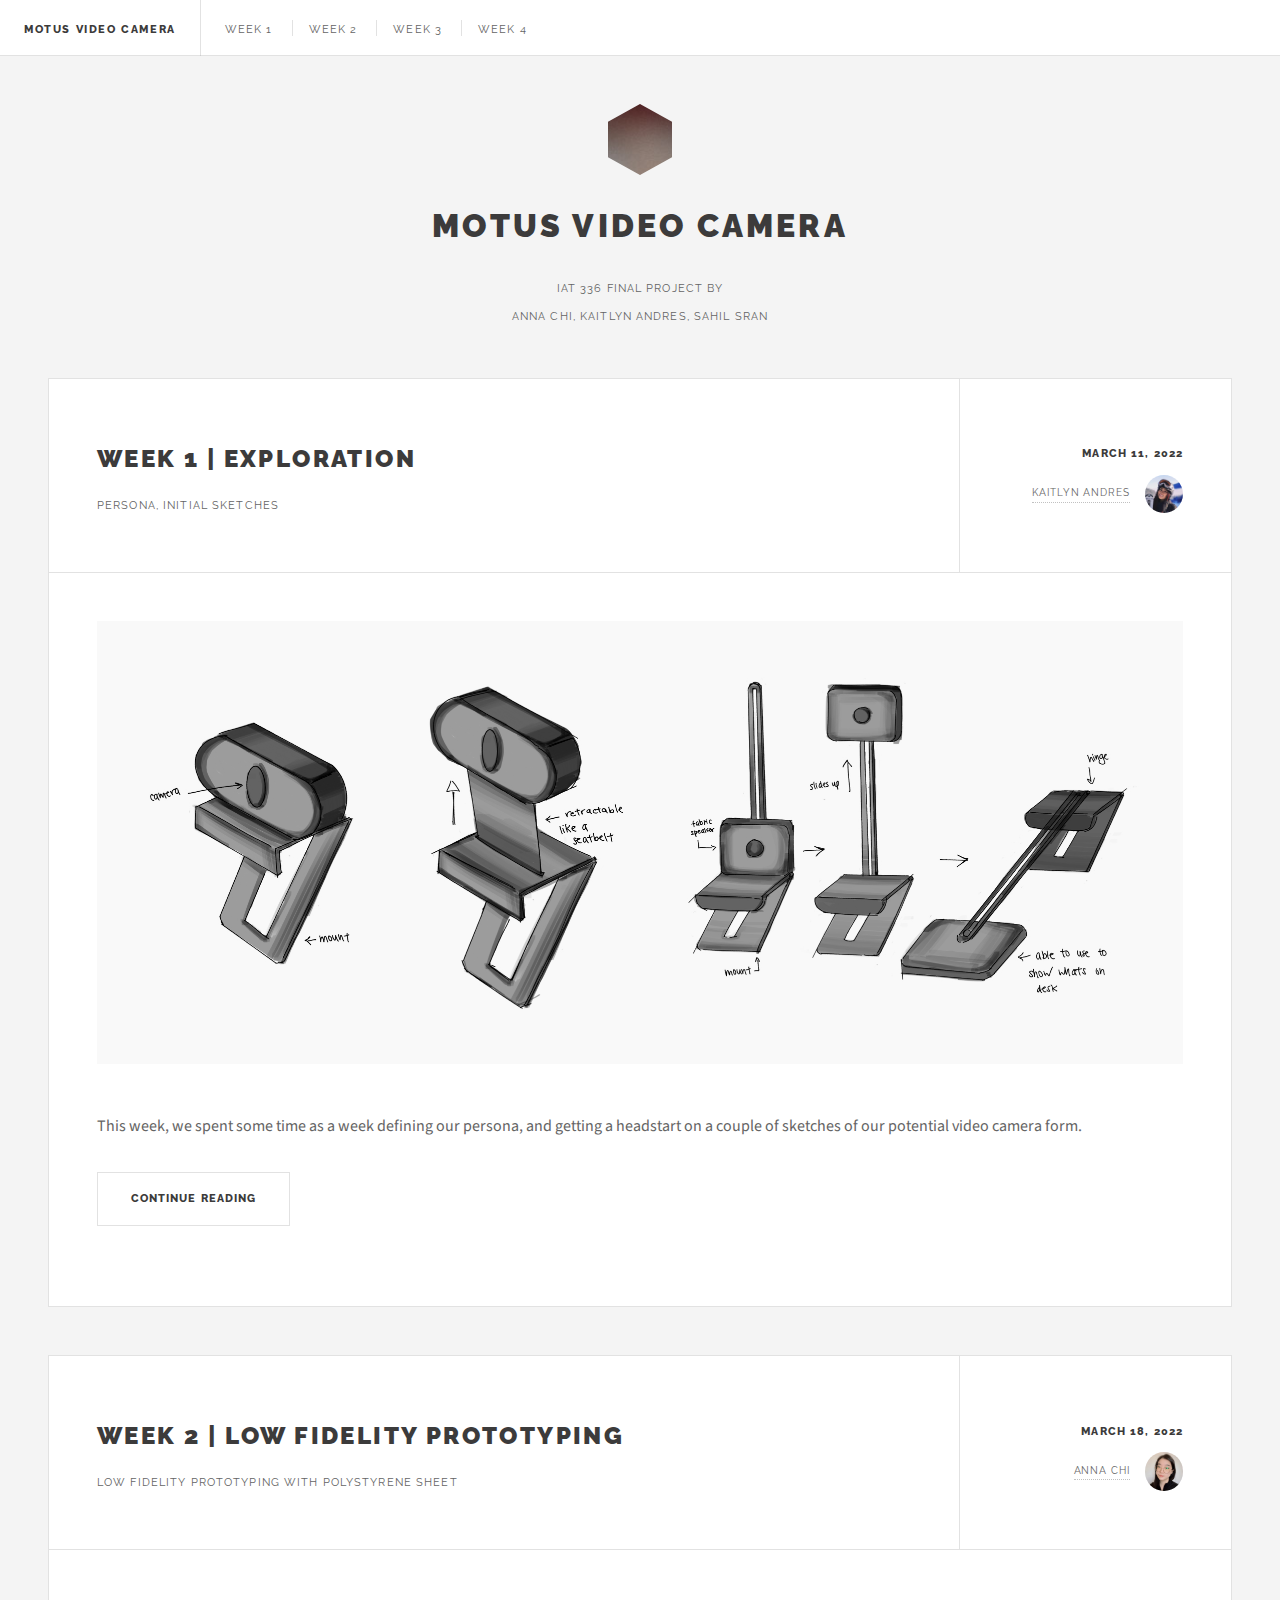
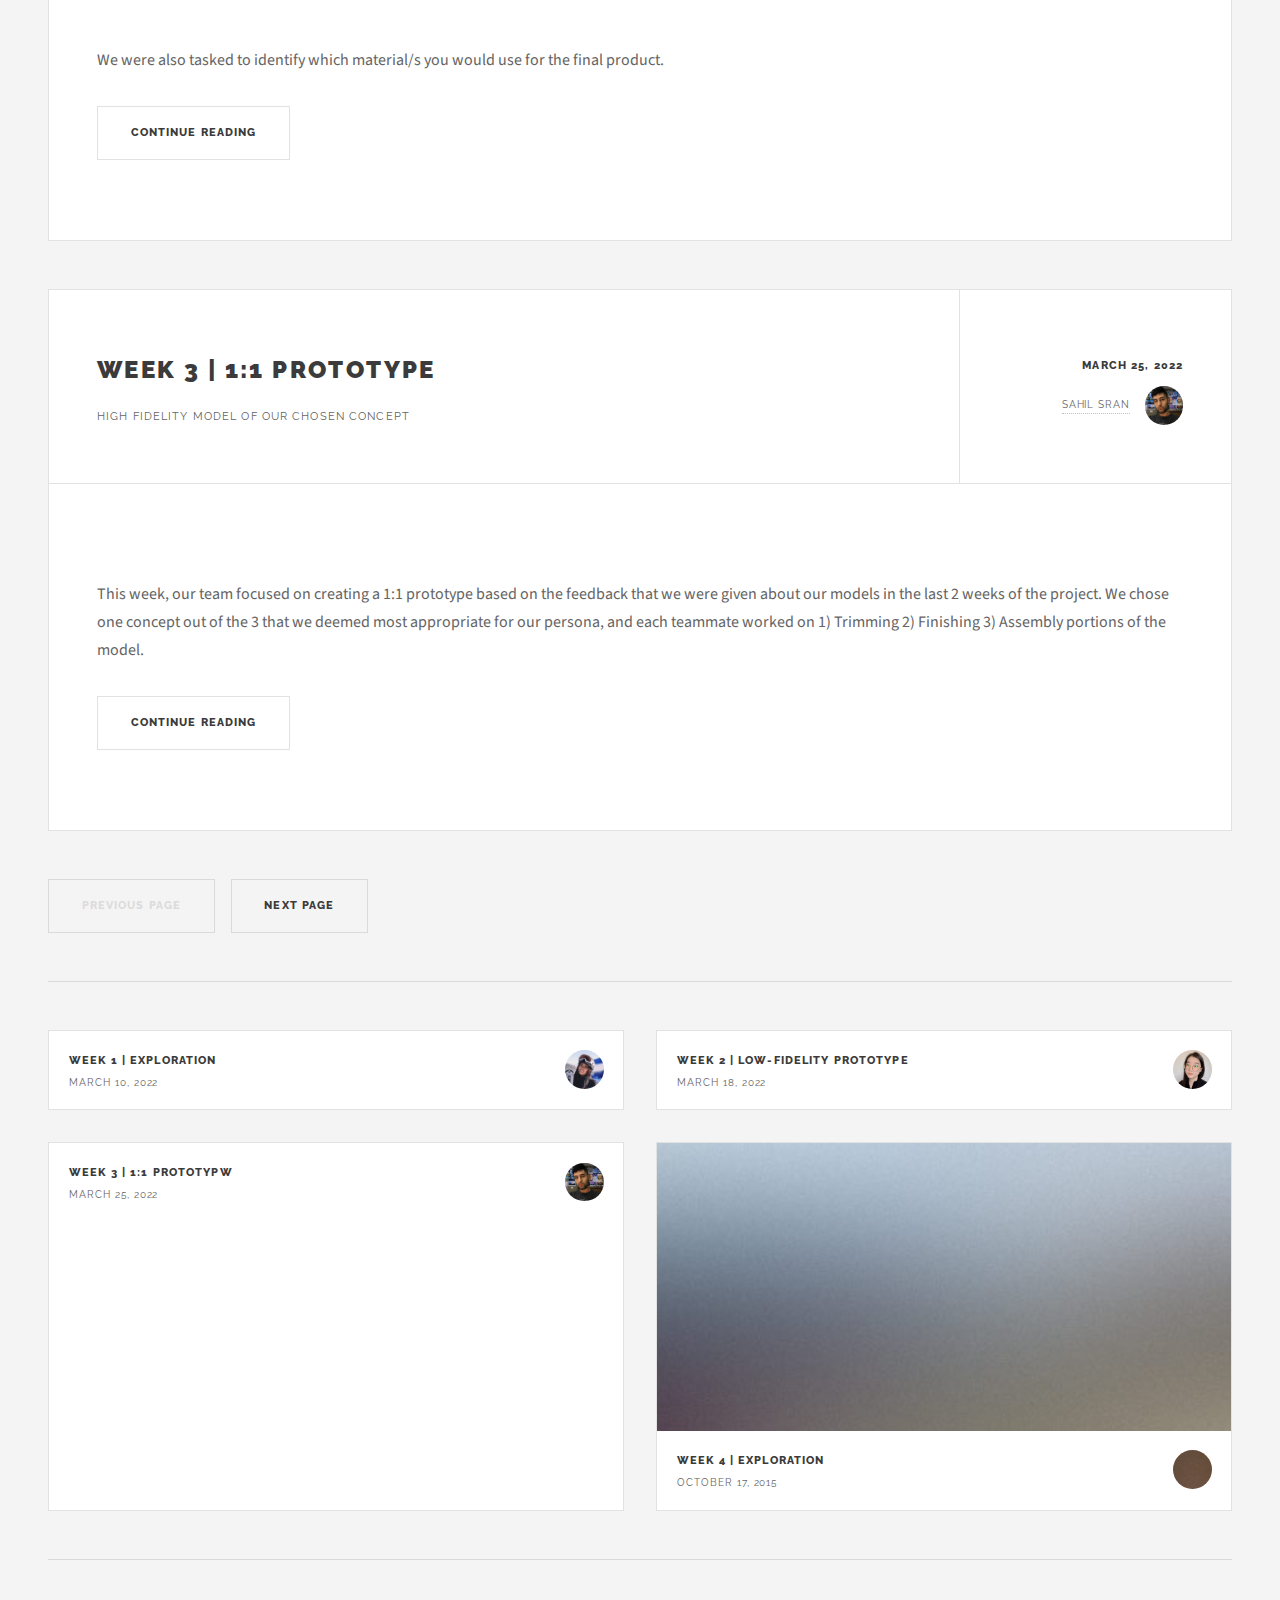
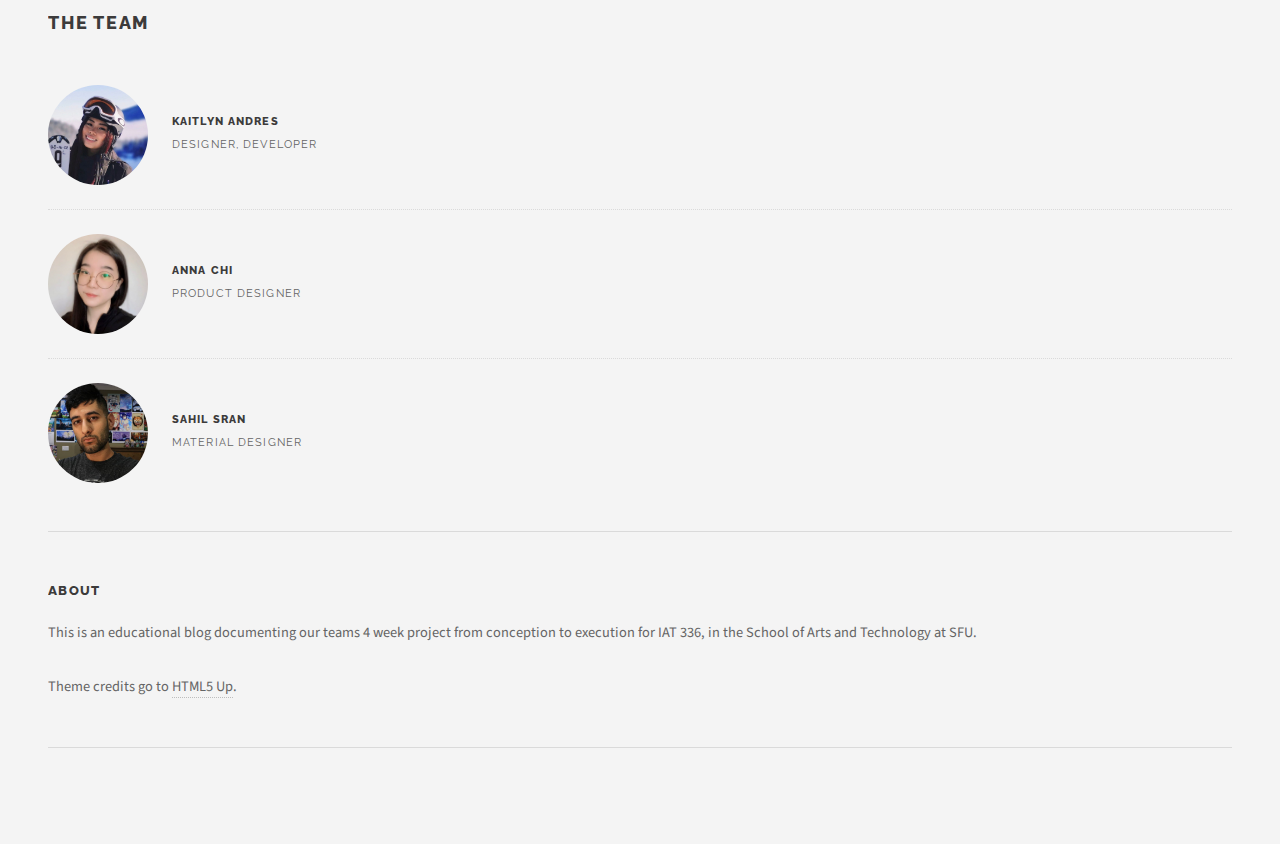
==== commit a584d010: "week 3 changes" ====
--- a/index.html
+++ b/index.html
@@ -25,7 +25,7 @@
 				<ul>
 					<li><a href="week-1.html">Week 1</a></li>
 					<li><a href="week-2.html">Week 2</a></li>
-					<li><a href="#">Week 3</a></li>
+					<li><a href="week-3.html">Week 3</a></li>
 					<li><a href="#">Week 4</a></li>
 				</ul>
 			</nav>
@@ -76,7 +76,6 @@
 				</header>
 				<a href="week-2.html" class="image featured"><img src="images/Week 2/Week-2-header.png" alt="" /></a>
 				<p>
-					camera.
 					We were also tasked to identify which material/s you would use for the final product.
 				</p>
 				<footer>
@@ -101,7 +100,7 @@
 								src="images/Team/Sahil.jpg" alt="" /></a>
 					</div>
 				</header>
-				<a href="week-3.html" class="image featured"><img src="images/Week 3/Webcam1.jpg" alt="" /></a>
+				<a href="week-3.html" class="image featured"><img src="images/Week 3/week-3-header.jpg" alt="" /></a>
 				<p>
 					This week, our team focused on creating a 1:1 prototype based on the feedback that we were given
 					about our models in the last 2 weeks of the project. We chose one concept out of the 3 that we
@@ -155,21 +154,21 @@
 					<!-- Mini Post -->
 					<article class="mini-post">
 						<header>
-							<h3><a href="single.html">Week 2 | Exploration</a></h3>
-							<time class="published" datetime="2015-10-19">October 19, 2015</time>
-							<a href="#" class="author"><img src="images/avatar.jpg" alt="" /></a>
-						</header>
-						<a href="single.html" class="image"><img src="images/pic05.jpg" alt="" /></a>
+							<h3><a href="week-2.html">Week 2 | Low-fidelity Prototype</a></h3>
+							<time class="published" datetime="2015-10-19">March 18, 2022</time>
+							<a href="anna.html" class="author"><img src="images/Team/Anna.jpeg" alt="" /></a>
+						</header>
+						<a href="week-2.html" class="image"><img src="images/Week 2/Week-2-header.png" alt="" /></a>
 					</article>
 
 					<!-- Mini Post -->
 					<article class="mini-post">
 						<header>
-							<h3><a href="single.html">Week 3 | Exploration</a></h3>
-							<time class="published" datetime="2015-10-18">October 18, 2015</time>
-							<a href="#" class="author"><img src="images/avatar.jpg" alt="" /></a>
-						</header>
-						<a href="single.html" class="image"><img src="images/pic06.jpg" alt="" /></a>
+							<h3><a href="week-3.html">Week 3 | 1:1 Prototypw</a></h3>
+							<time class="published" datetime="2015-10-18">March 25, 2022</time>
+							<a href="sahil.html" class="author"><img src="images/Team/Sahil.jpg" alt="" /></a>
+						</header>
+						<a href="week-3.html" class="image"><img src="images/Week 3/week-3-header.jpg" alt="" /></a>
 					</article>
 
 					<!-- Mini Post -->
--- a/assets/css/main.css
+++ b/assets/css/main.css
@@ -1811,6 +1811,8 @@
 			border-radius: 100%;
 			display: block;
 			width: 4em;
+			height: 4em;
+			object-fit: cover;
 		}
 
 		.author:hover .name {
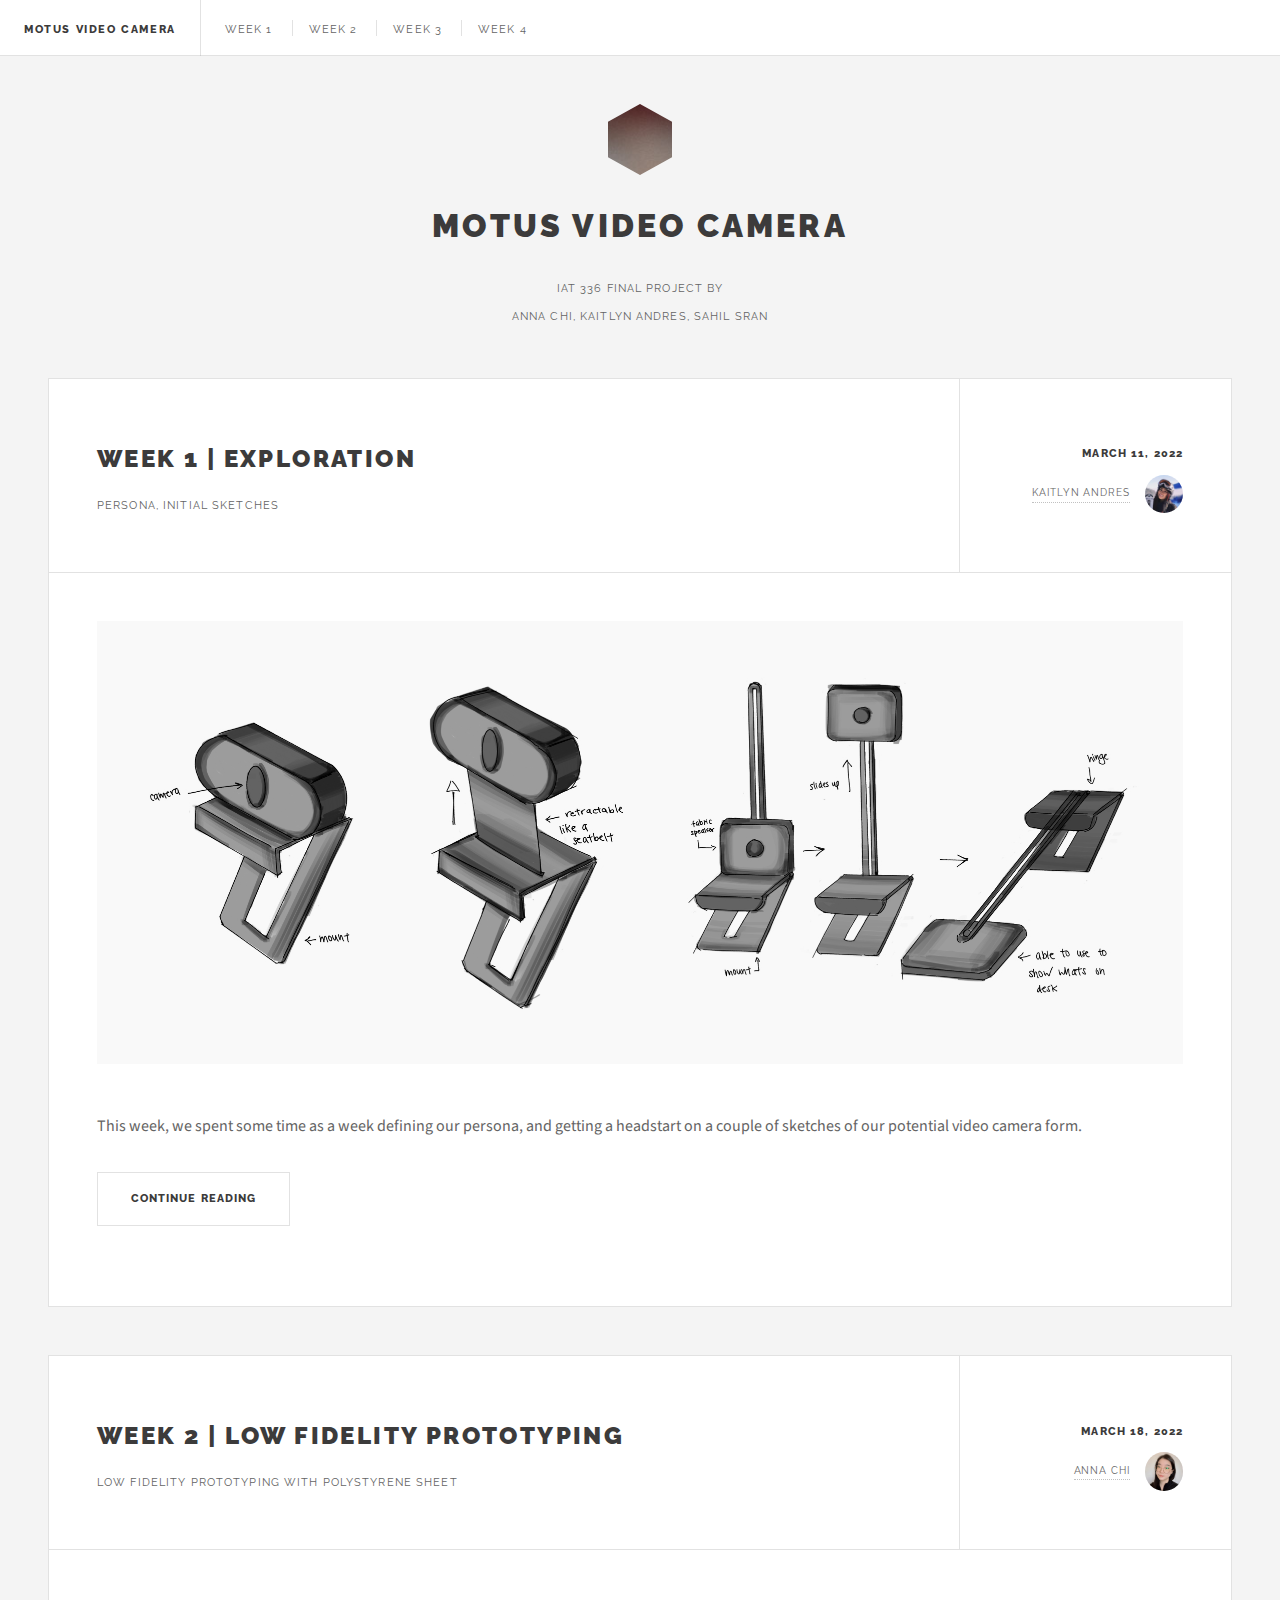
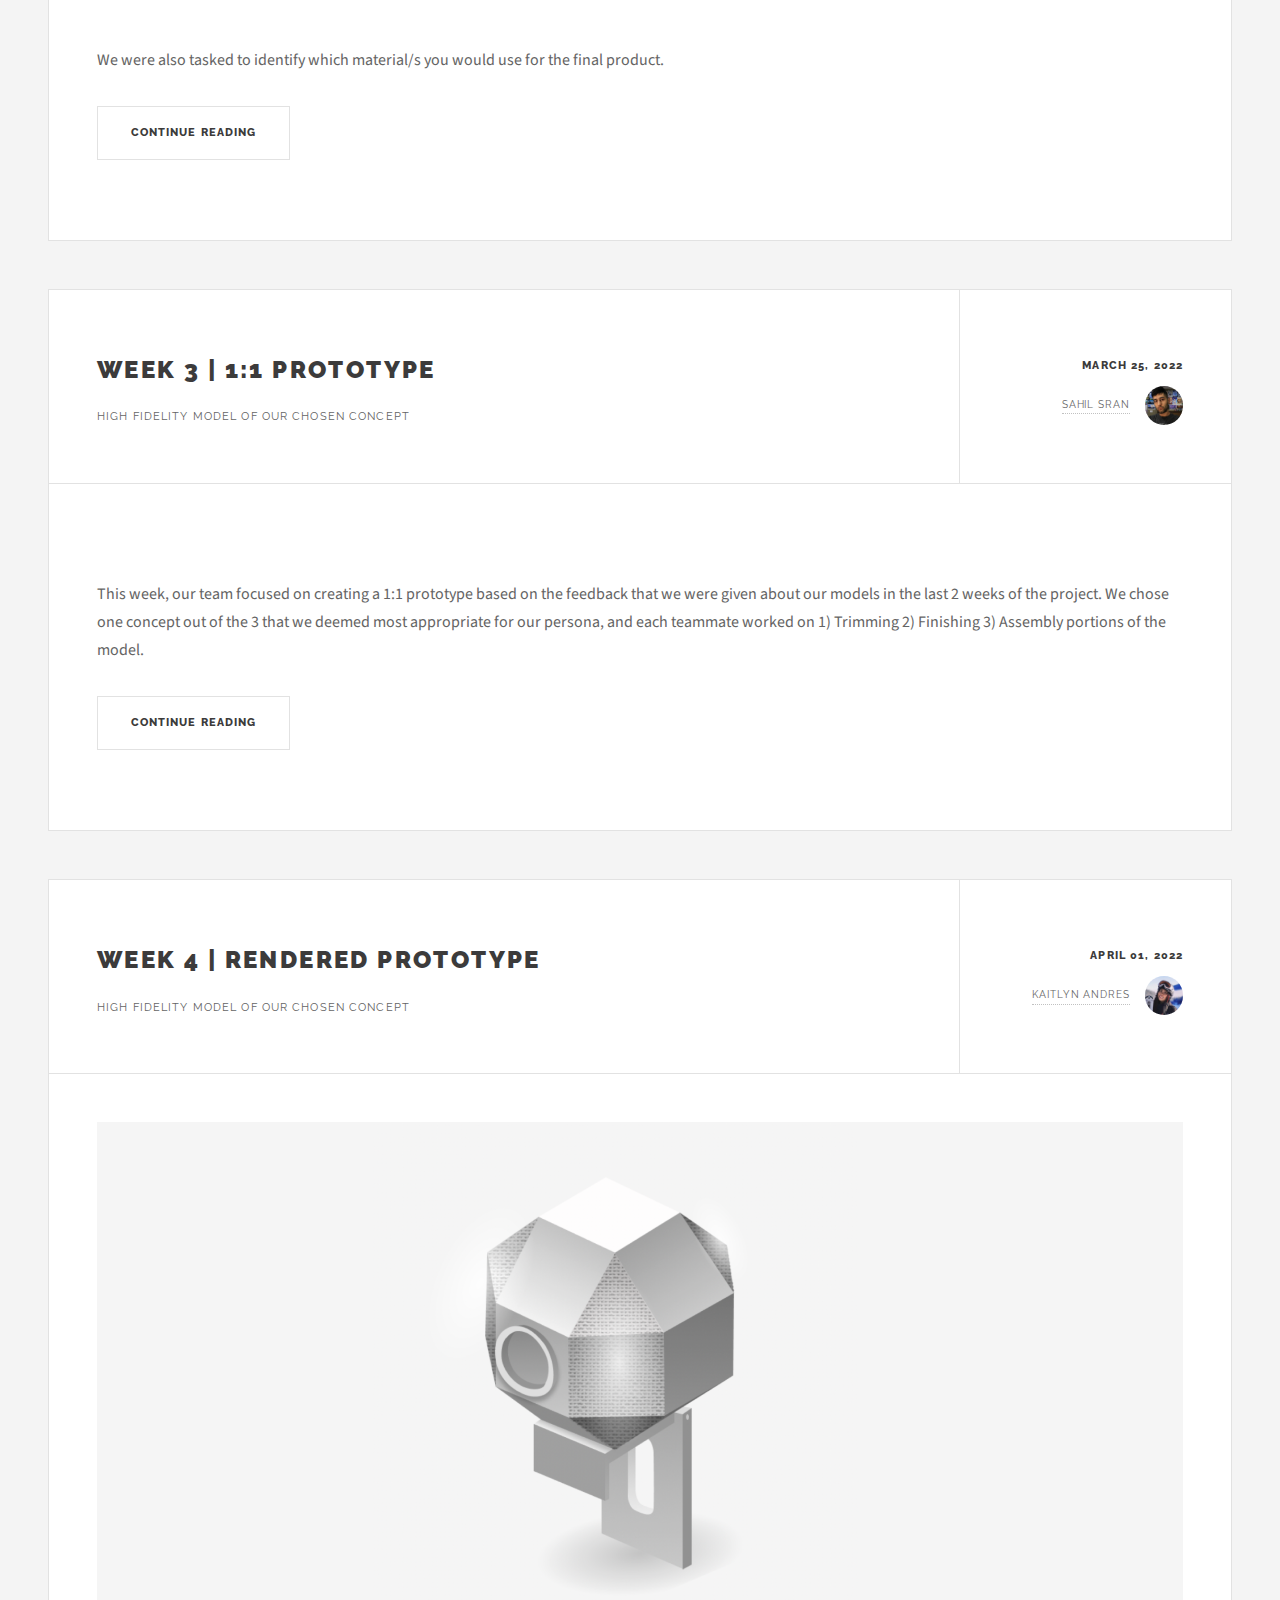
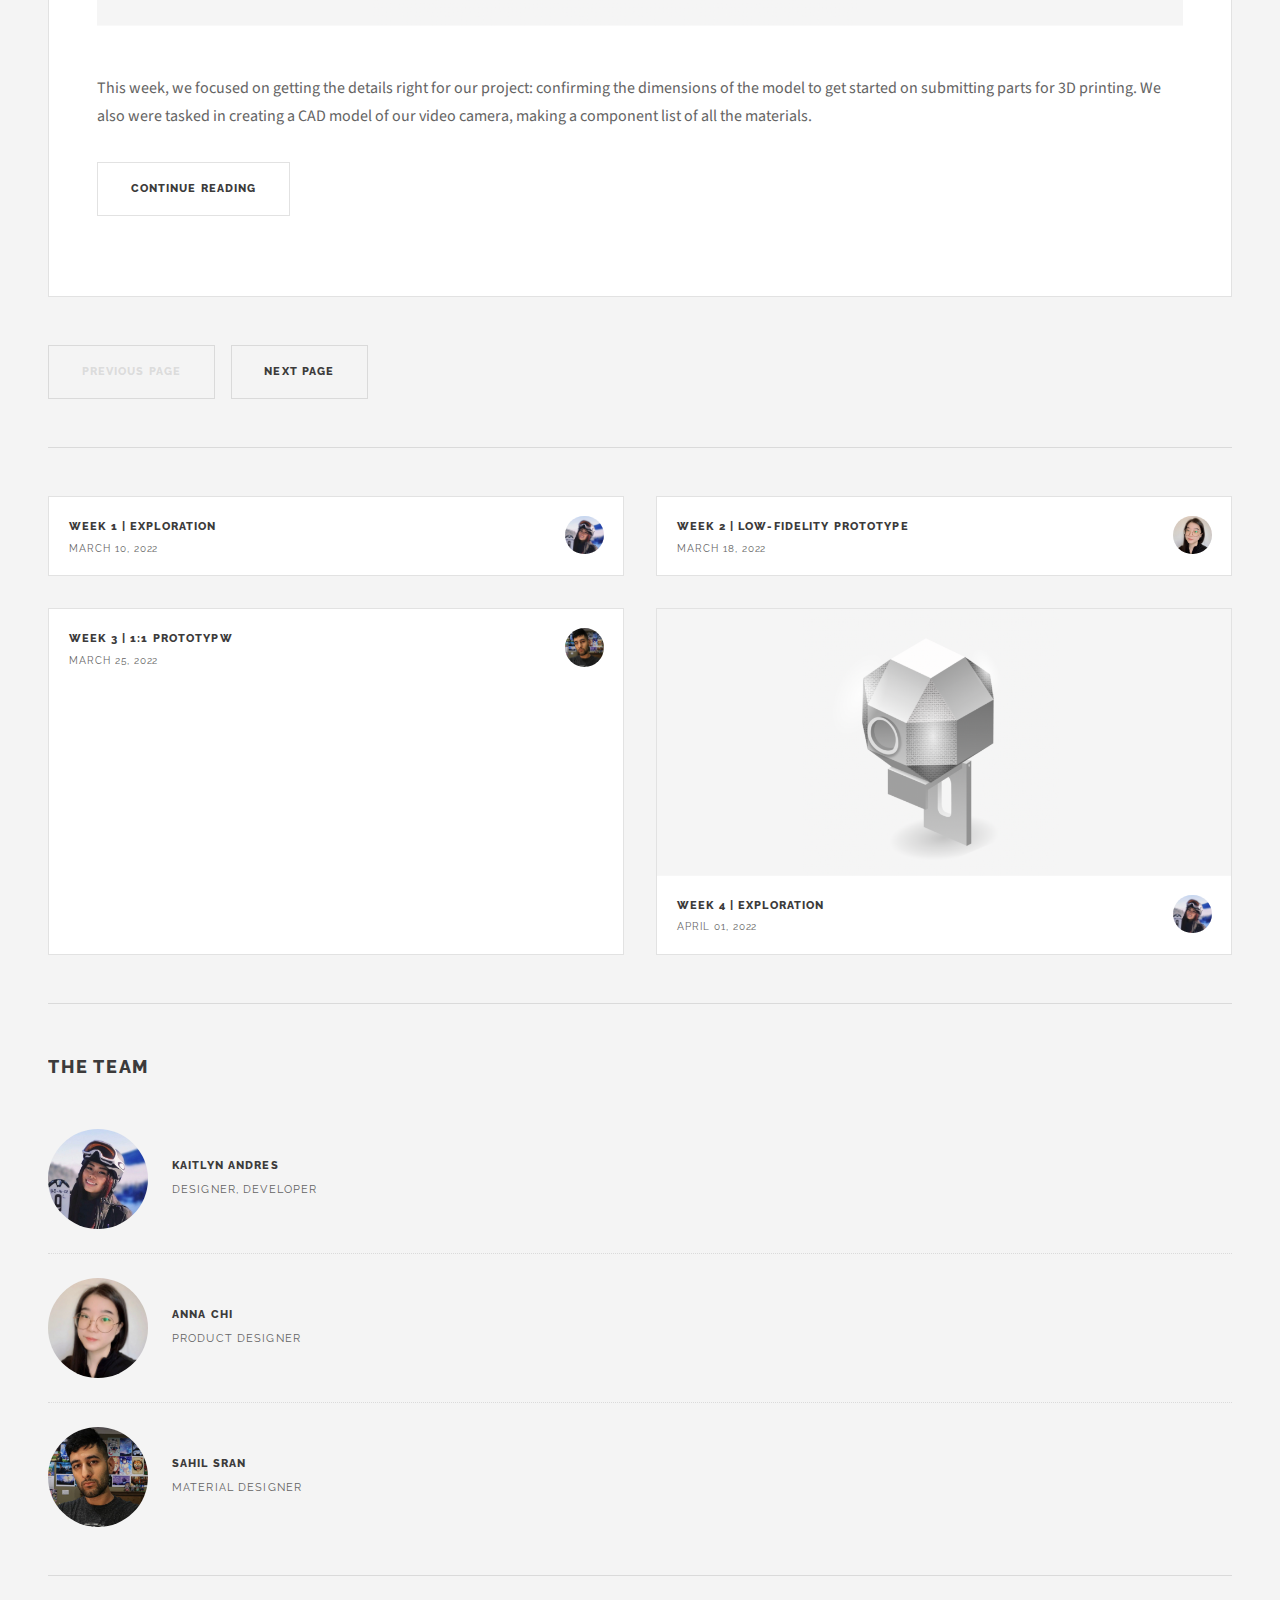
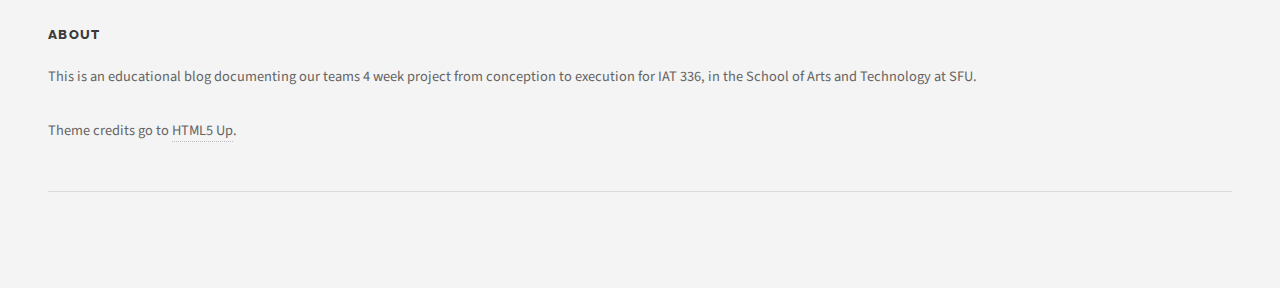
==== commit 3f640ecd: "add week 4" ====
--- a/index.html
+++ b/index.html
@@ -114,6 +114,33 @@
 				</footer>
 			</article>
 
+			<!-- Week 4 Post -->
+			<article class="post">
+				<header>
+					<div class="title">
+						<h2><a href="week-4.html">Week 4 | Rendered Prototype</a></h2>
+						<p>High fidelity model of our chosen concept
+						</p>
+					</div>
+					<div class="meta">
+						<time class="published">April 01, 2022</time>
+						<a href="kaitlyn.html" class="author"><span class="name">Kaitlyn Andres</span><img
+								src="images/Team/Kaitlyn.jpeg" alt="" /></a>
+					</div>
+				</header>
+				<a href="week-4.html" class="image featured"><img src="images/Week 4/week-4-header.png" alt="" /></a>
+				<p>
+					This week, we focused on getting the details right for our project: confirming the dimensions of the model
+					to get started on submitting parts for 3D printing. We also were tasked in creating a CAD model of our video camera,
+					making a component list of all the materials.
+				</p>
+				<footer>
+					<ul class="actions">
+						<li><a href="week-4.html" class="button large">Continue Reading</a></li>
+					</ul>
+				</footer>
+			</article>
+
 
 			<!-- Pagination -->
 			<ul class="actions pagination">
@@ -174,11 +201,11 @@
 					<!-- Mini Post -->
 					<article class="mini-post">
 						<header>
-							<h3><a href="single.html">Week 4 | Exploration</a></h3>
-							<time class="published" datetime="2015-10-17">October 17, 2015</time>
-							<a href="#" class="author"><img src="images/avatar.jpg" alt="" /></a>
-						</header>
-						<a href="single.html" class="image"><img src="images/pic07.jpg" alt="" /></a>
+							<h3><a href="week-4.html">Week 4 | Exploration</a></h3>
+							<time class="published" datetime="2015-10-17">April 01, 2022</time>
+							<a href="kaitlyn.html" class="author"><img src="images/Team/Kaitlyn.jpeg" alt="" /></a>
+						</header>
+						<a href="week-4.html" class="image"><img src="images/Week 4/week-4-header.png" alt="" /></a>
 					</article>
 
 				</div>
--- a/assets/css/main.css
+++ b/assets/css/main.css
@@ -2302,7 +2302,7 @@
 		}
 
 		.in-blog {
-			max-width: 500px;
+			max-width: 750px;
 			width: 100%;
 			margin: 2rem auto;
 		}
@@ -2570,9 +2570,10 @@
 /* Posts */
 
 	.blog-post-body p {
-		max-width: 700px;
 		margin: 0 auto;
-	}
+		max-width: 750px;
+	}
+
 
 	.persona {
 		max-width: 700px;
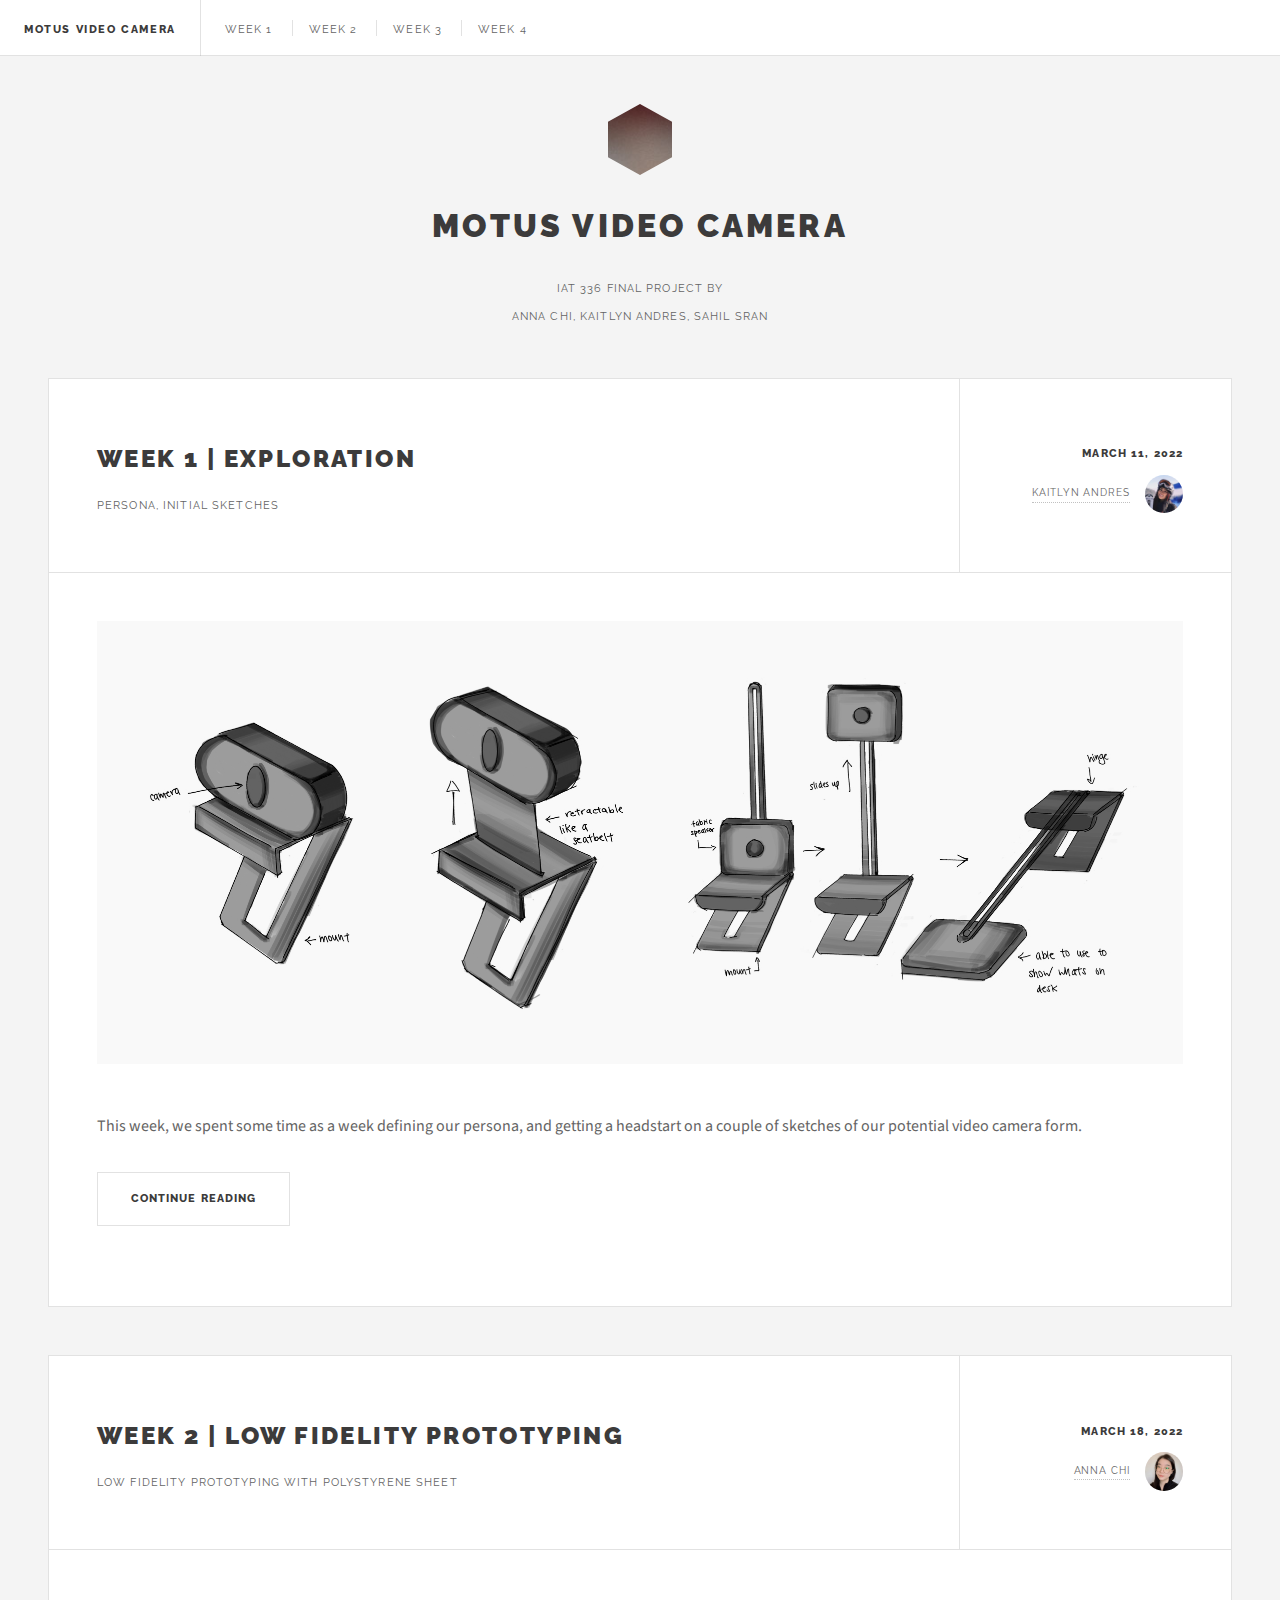
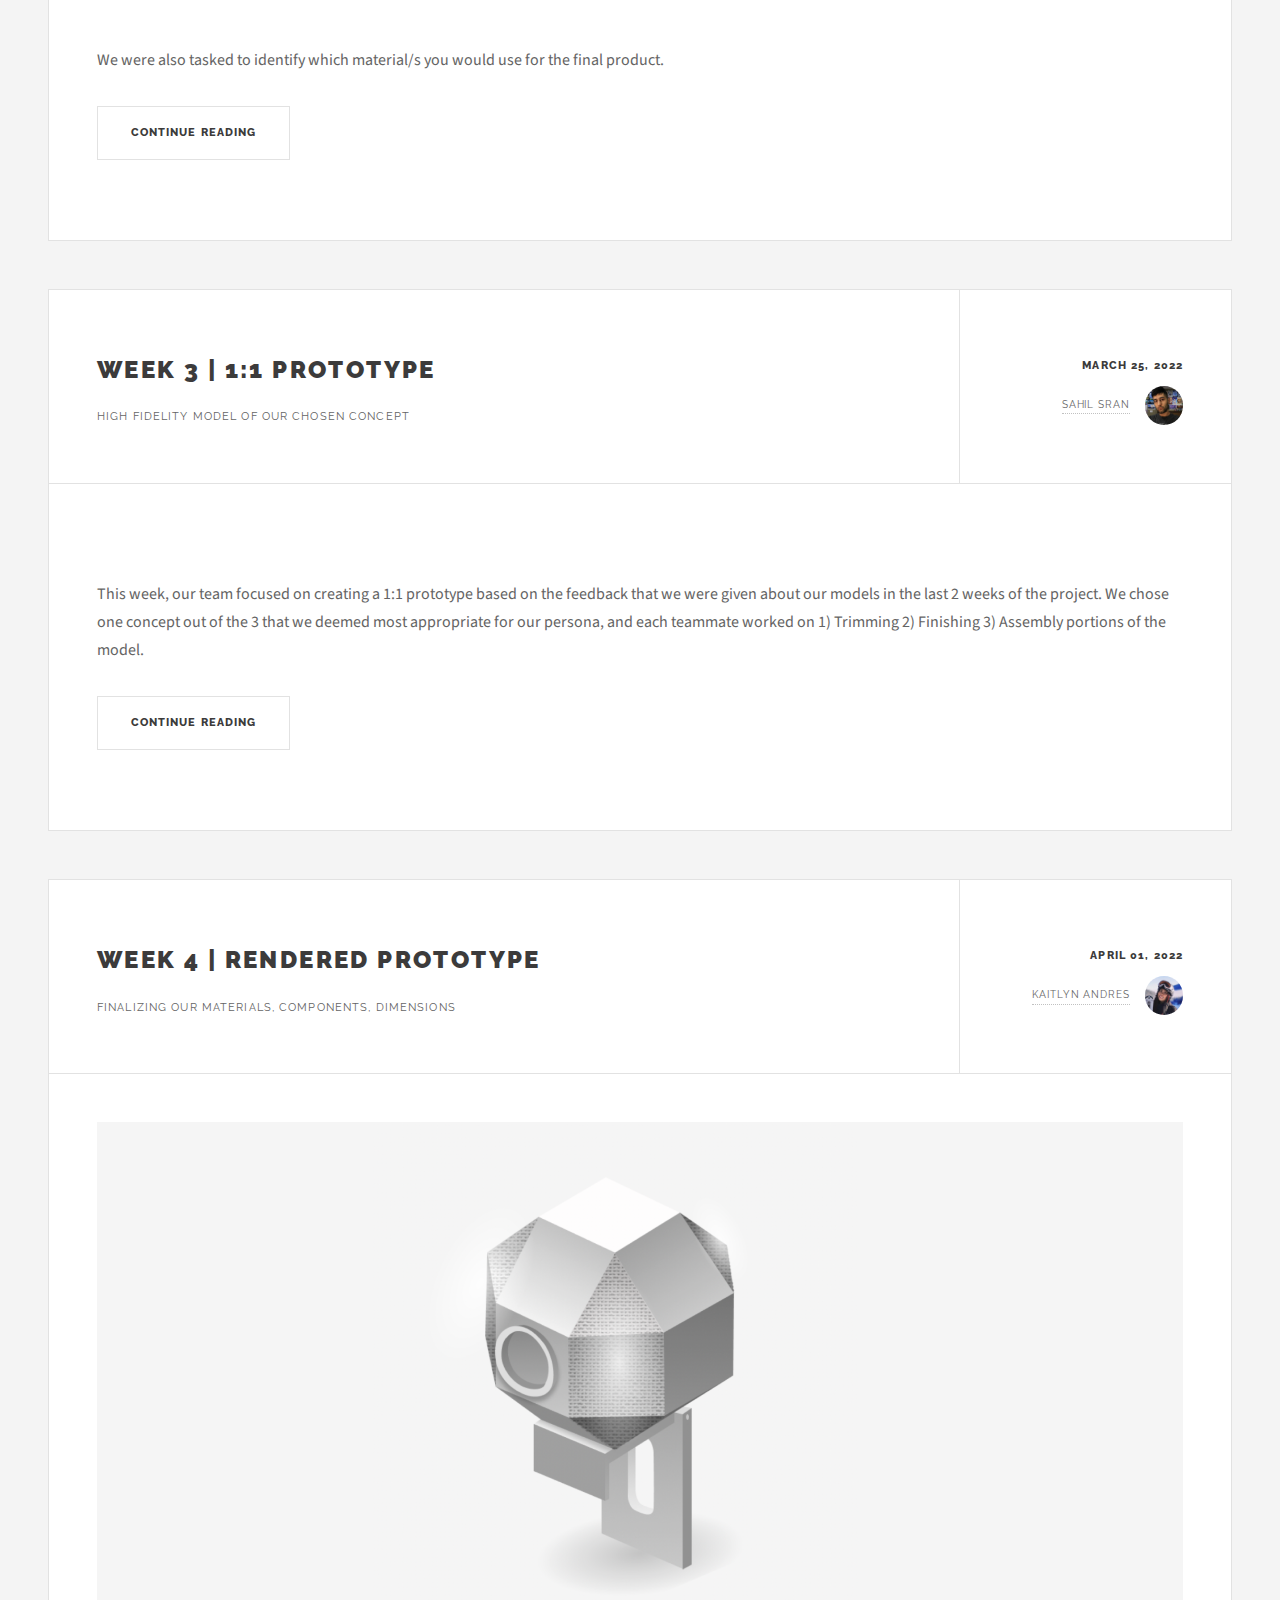
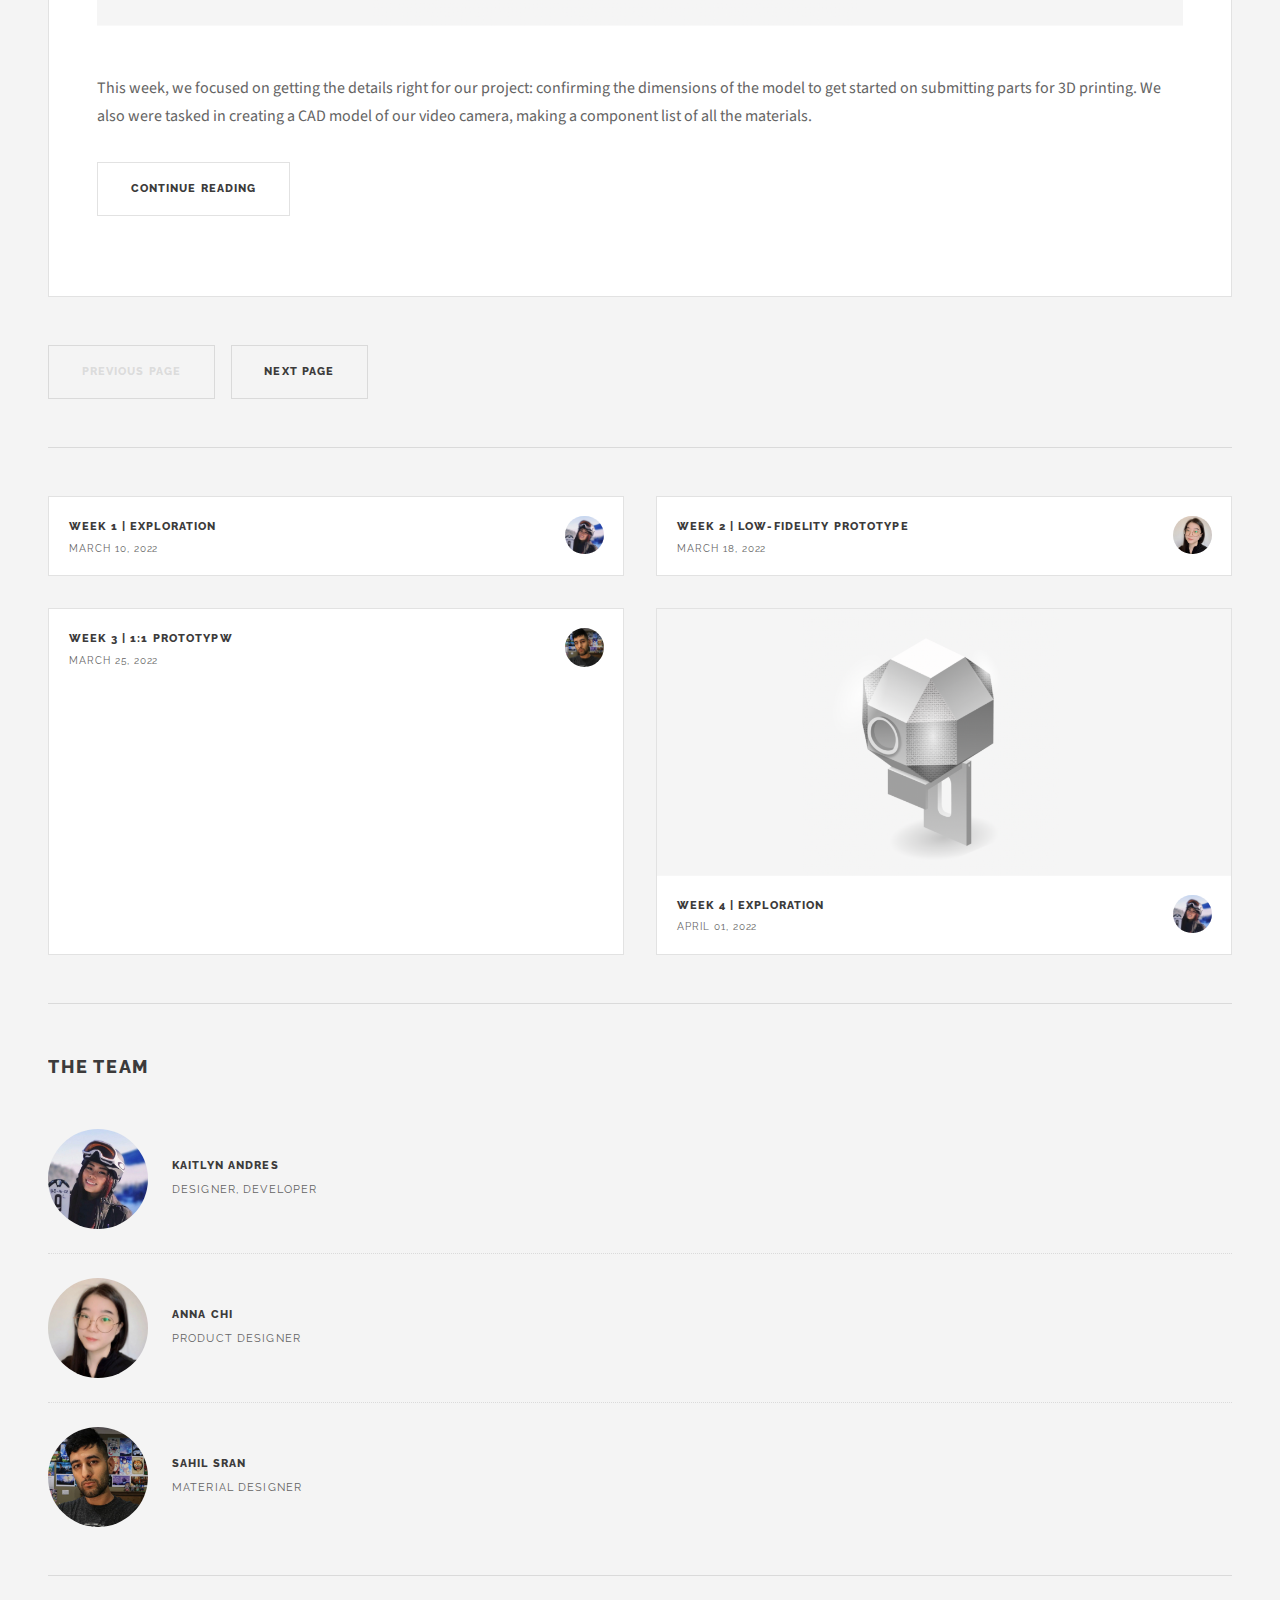
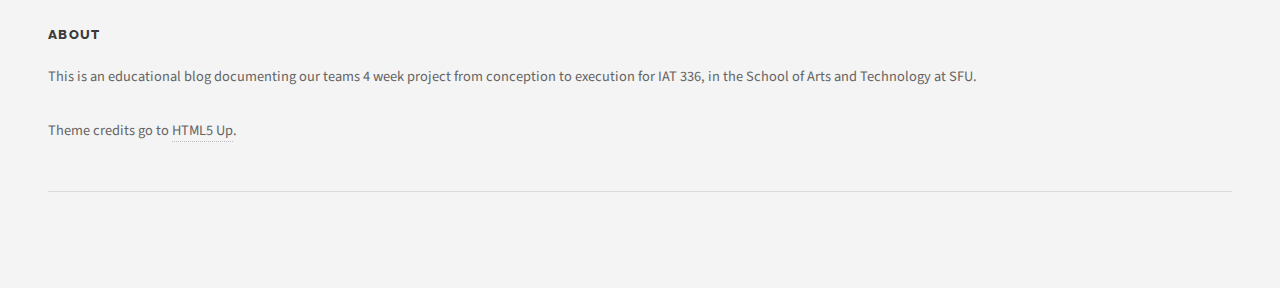
==== commit a0d50fde: "update w4 text" ====
--- a/index.html
+++ b/index.html
@@ -26,7 +26,7 @@
 					<li><a href="week-1.html">Week 1</a></li>
 					<li><a href="week-2.html">Week 2</a></li>
 					<li><a href="week-3.html">Week 3</a></li>
-					<li><a href="#">Week 4</a></li>
+					<li><a href="week-4.html">Week 4</a></li>
 				</ul>
 			</nav>
 		</header>
@@ -119,7 +119,7 @@
 				<header>
 					<div class="title">
 						<h2><a href="week-4.html">Week 4 | Rendered Prototype</a></h2>
-						<p>High fidelity model of our chosen concept
+						<p>Finalizing our materials, components, dimensions
 						</p>
 					</div>
 					<div class="meta">
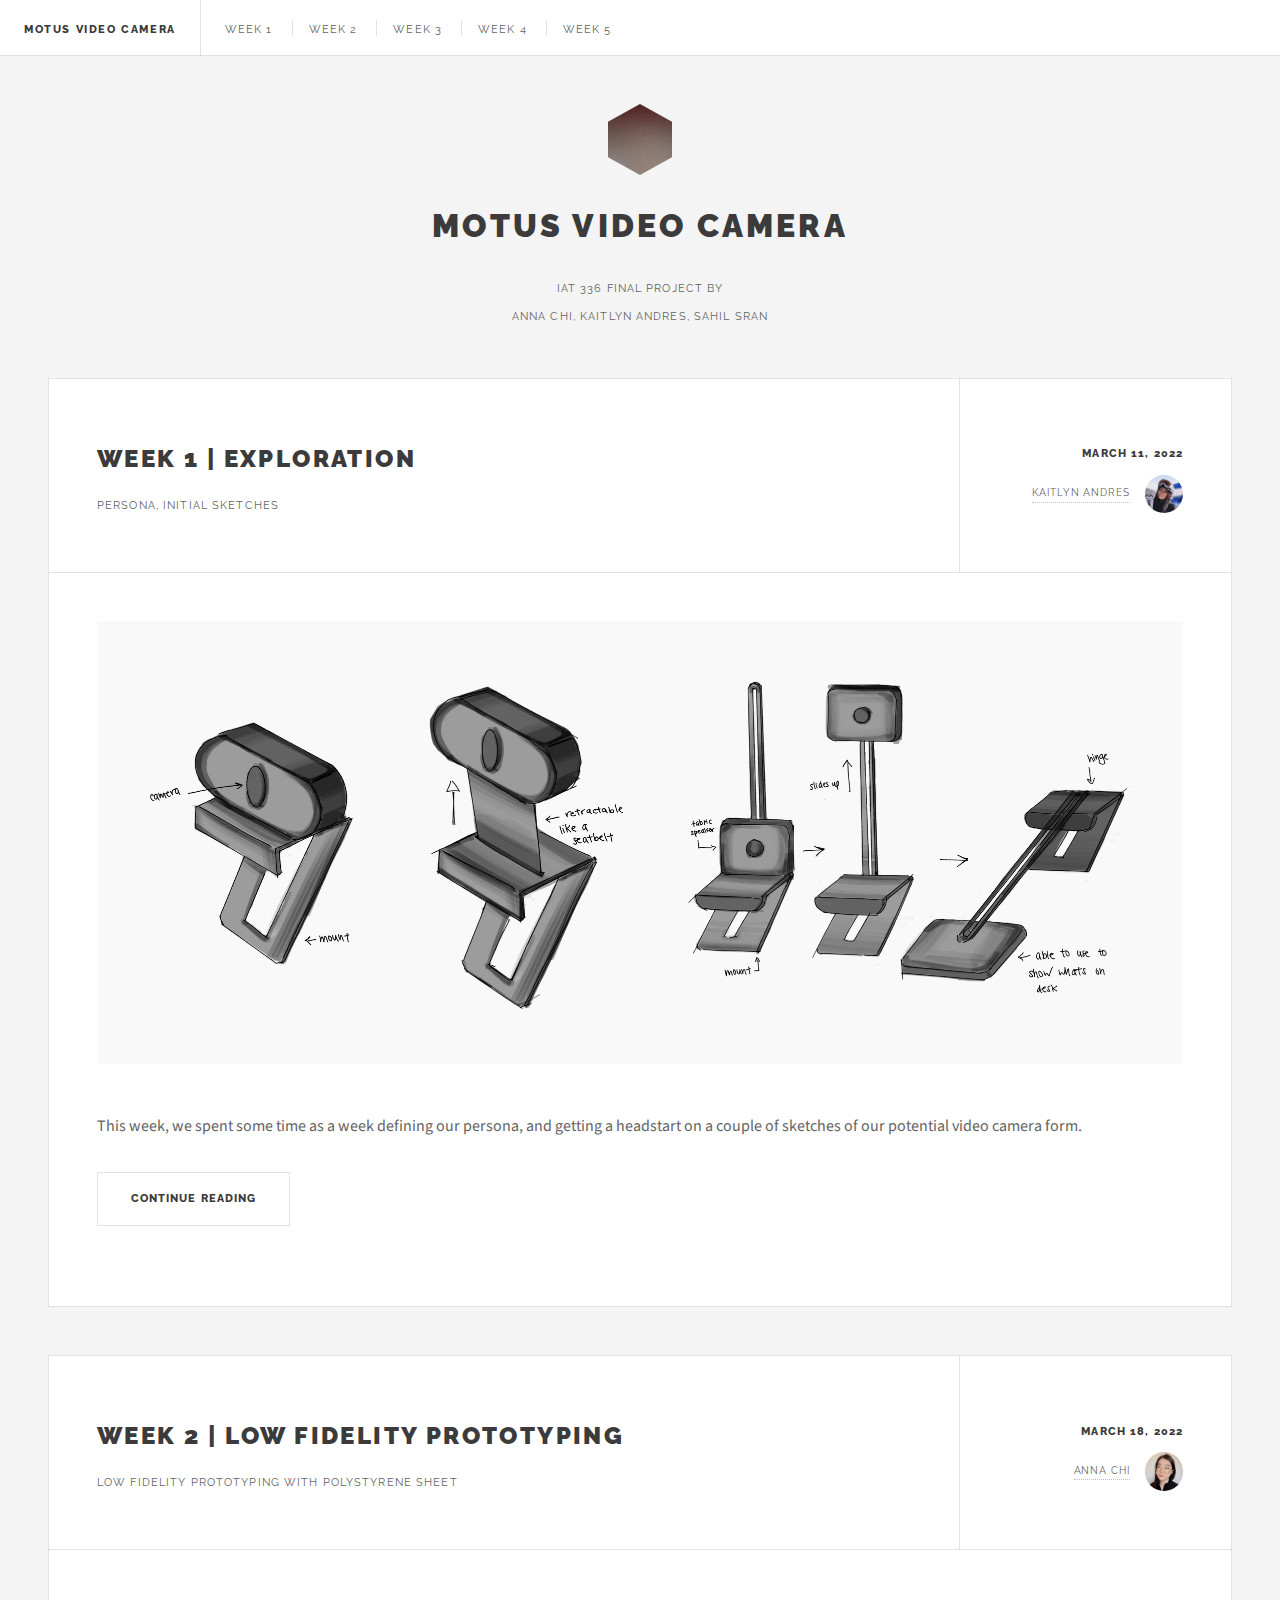
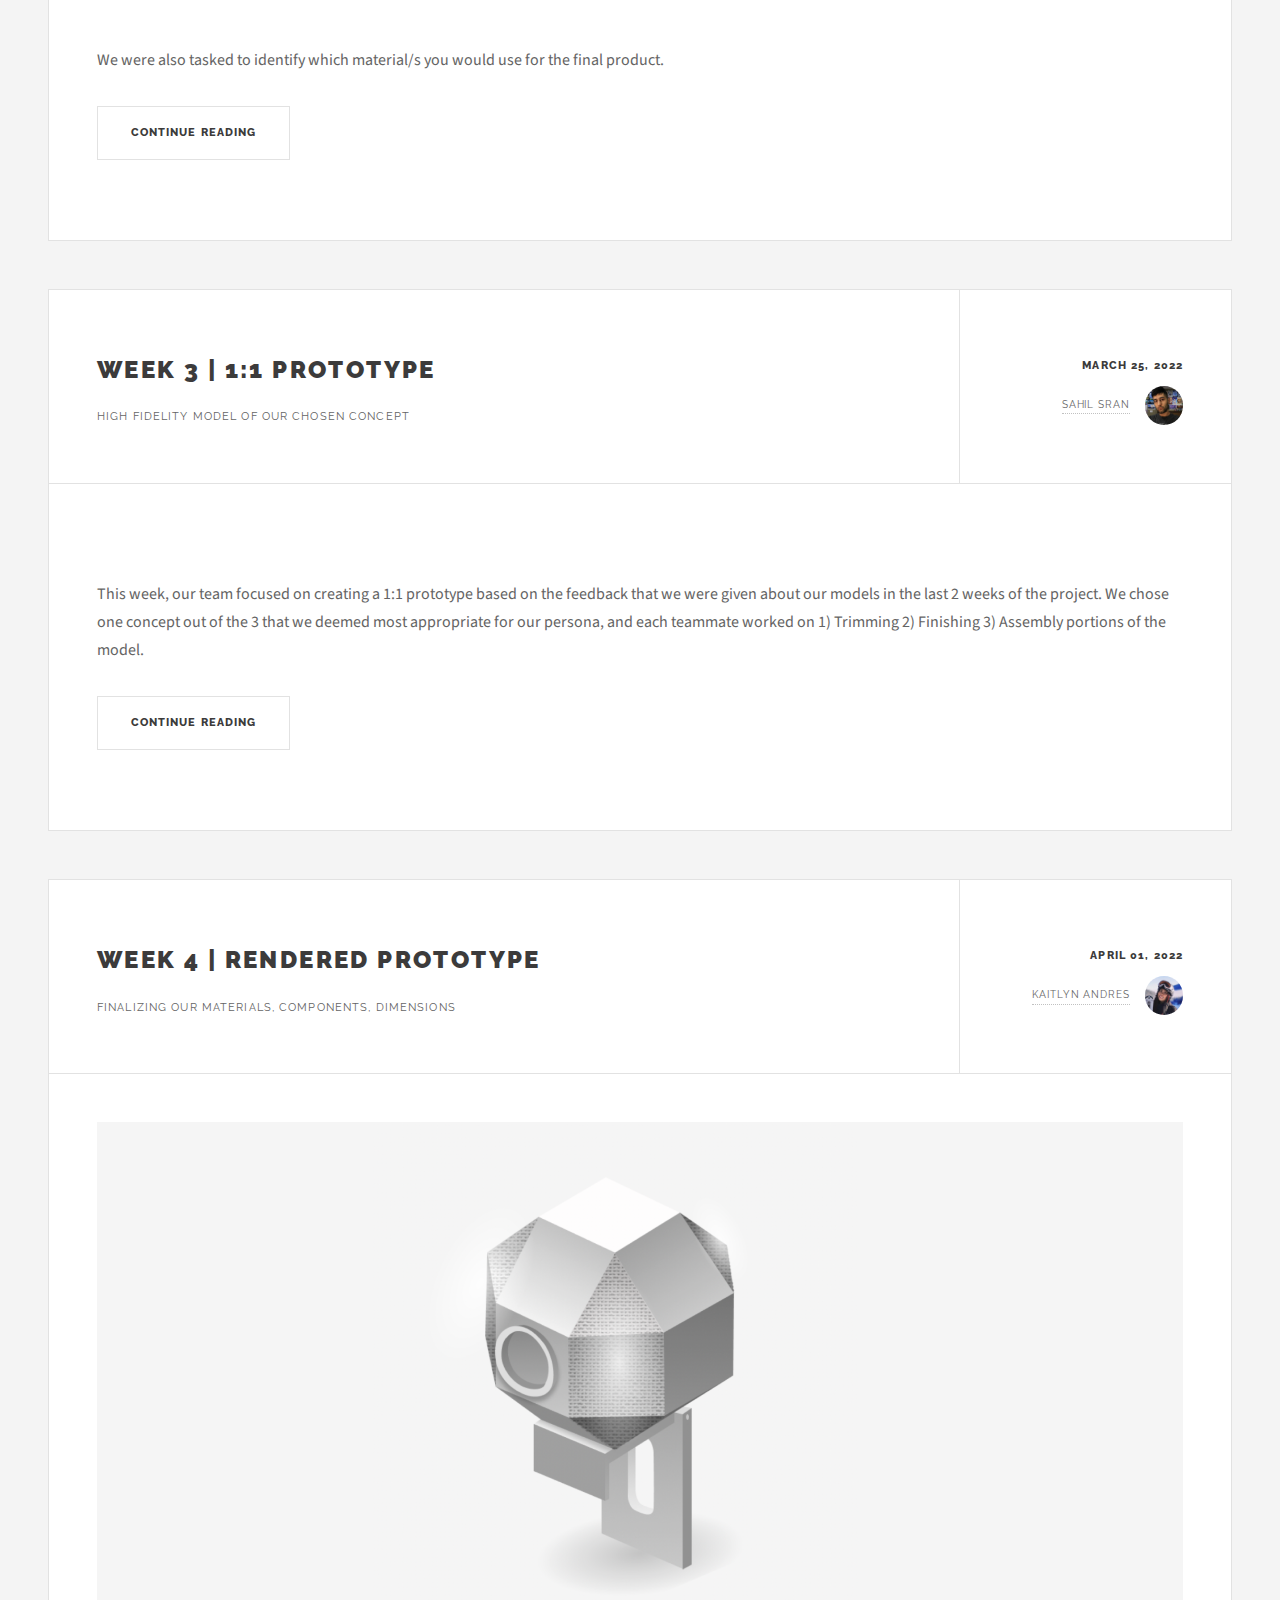
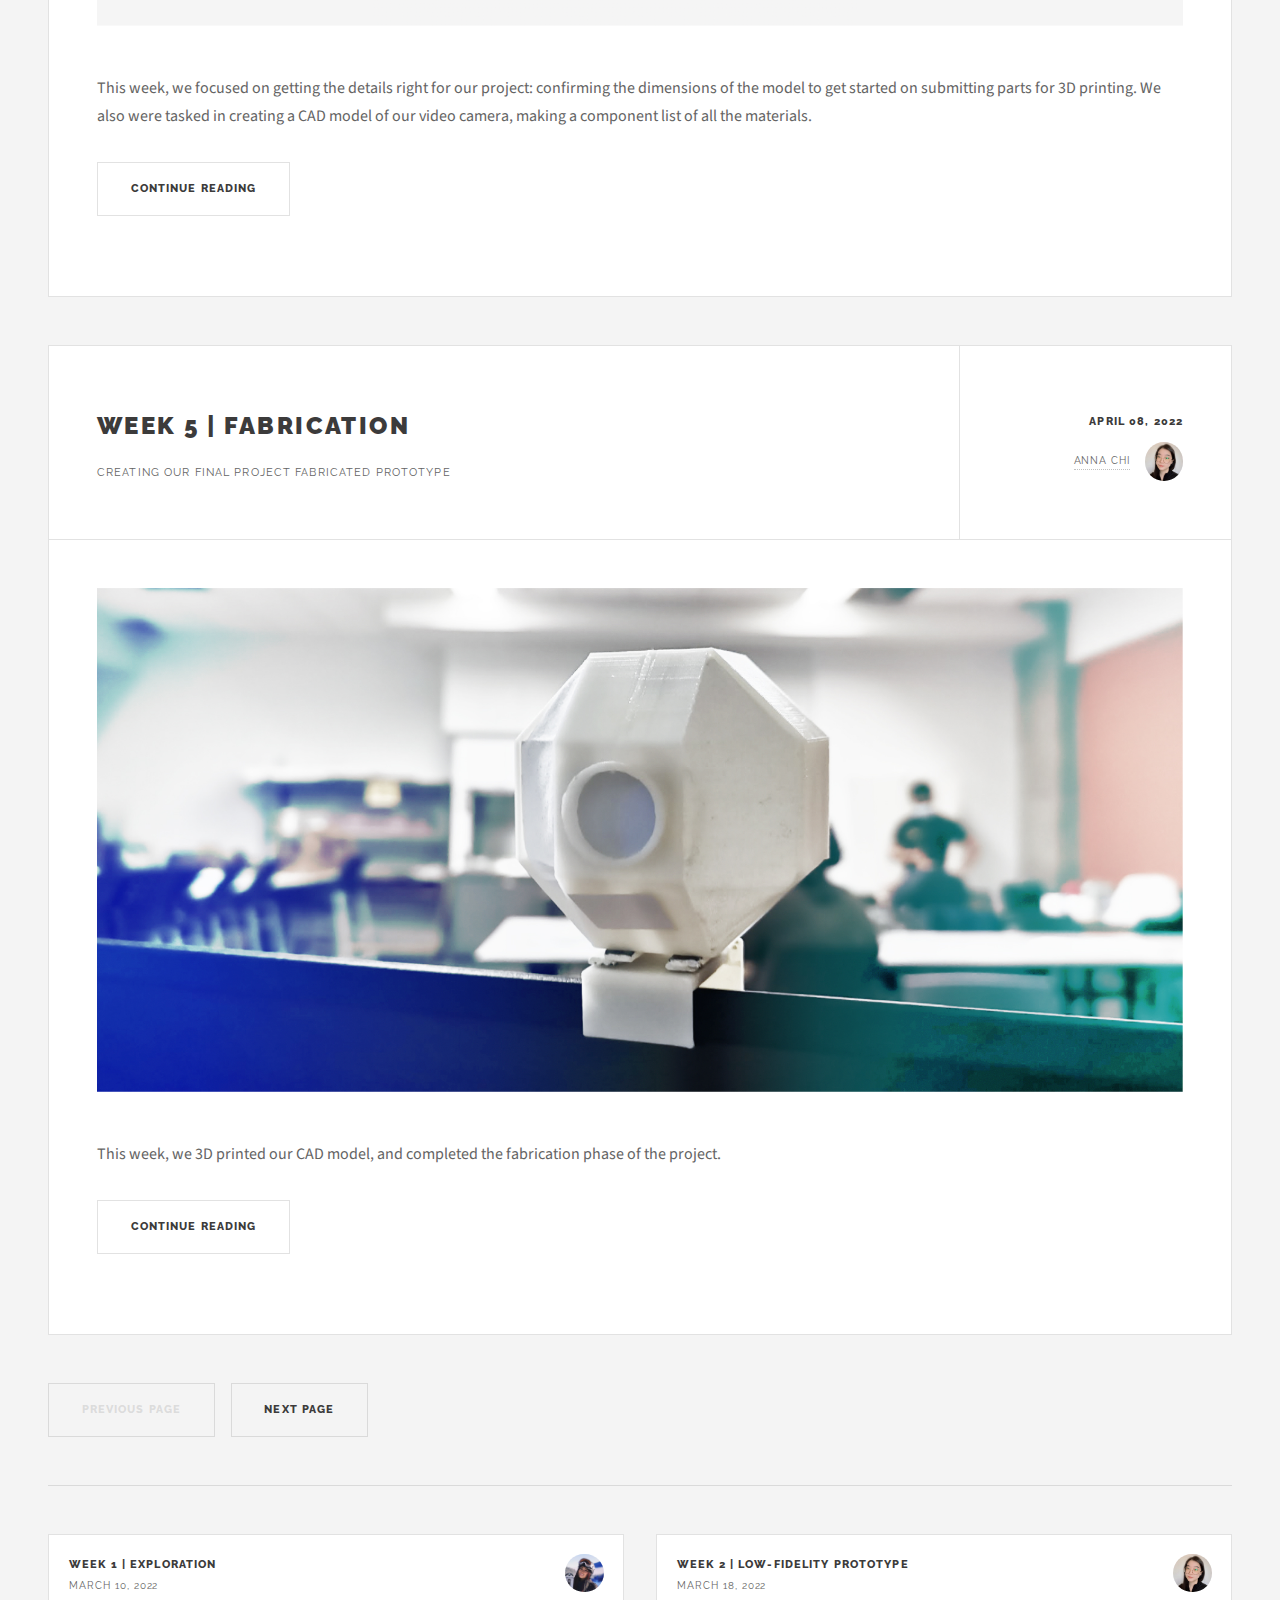
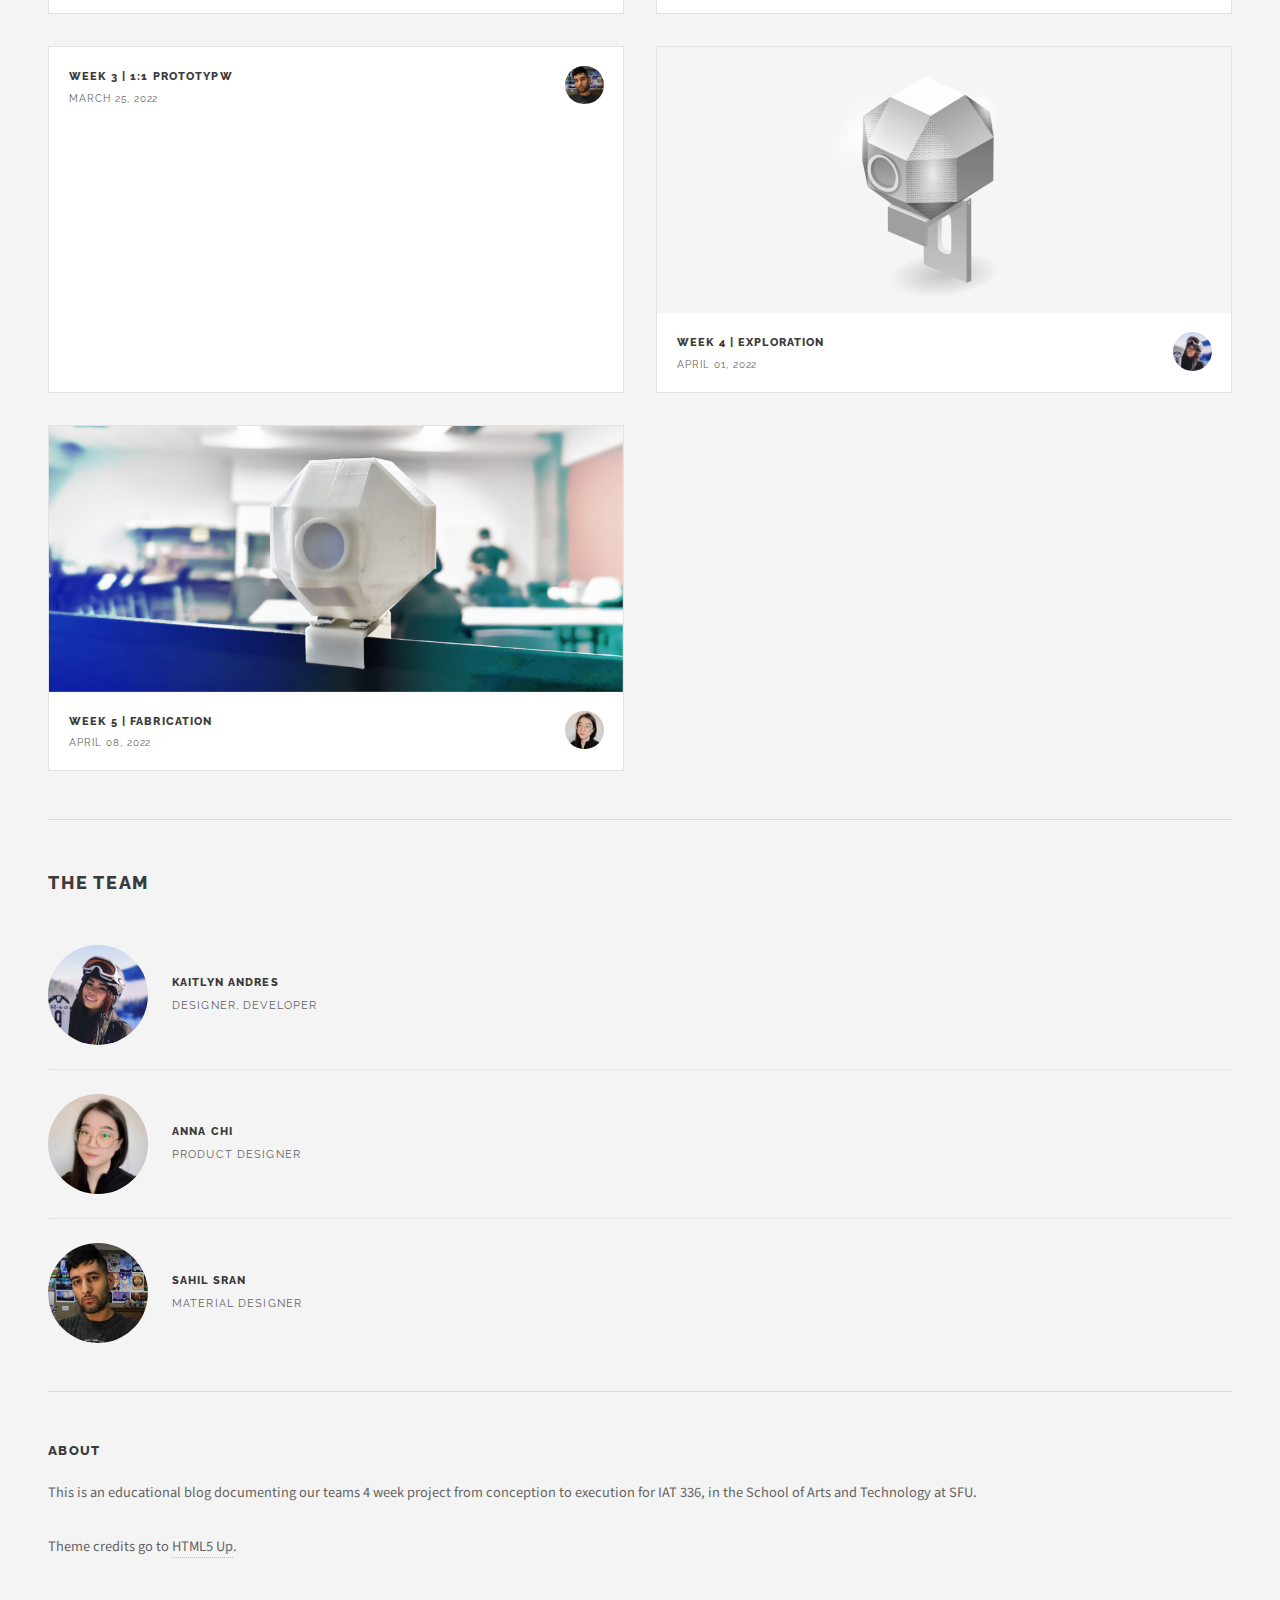
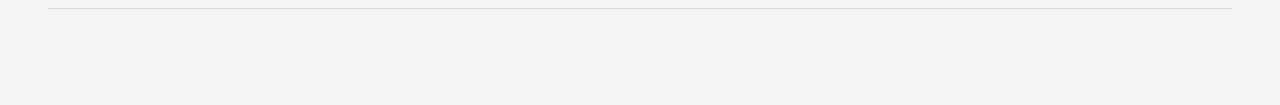
==== commit 5b59b646: "add week 5" ====
--- a/index.html
+++ b/index.html
@@ -27,6 +27,8 @@
 					<li><a href="week-2.html">Week 2</a></li>
 					<li><a href="week-3.html">Week 3</a></li>
 					<li><a href="week-4.html">Week 4</a></li>
+					<li><a href="week-5.html">Week 5</a></li>
+
 				</ul>
 			</nav>
 		</header>
@@ -130,13 +132,39 @@
 				</header>
 				<a href="week-4.html" class="image featured"><img src="images/Week 4/week-4-header.png" alt="" /></a>
 				<p>
-					This week, we focused on getting the details right for our project: confirming the dimensions of the model
-					to get started on submitting parts for 3D printing. We also were tasked in creating a CAD model of our video camera,
+					This week, we focused on getting the details right for our project: confirming the dimensions of the
+					model
+					to get started on submitting parts for 3D printing. We also were tasked in creating a CAD model of
+					our video camera,
 					making a component list of all the materials.
 				</p>
 				<footer>
 					<ul class="actions">
 						<li><a href="week-4.html" class="button large">Continue Reading</a></li>
+					</ul>
+				</footer>
+			</article>
+
+			<!-- Week 5 Post -->
+			<article class="post">
+				<header>
+					<div class="title">
+						<h2><a href="week-4.html">Week 5 | Fabrication</a></h2>
+						<p>Creating our final project fabricated prototype
+						</p>
+					</div>
+					<div class="meta">
+						<time class="published">April 08, 2022</time>
+						<a href="anna.html" class="author"><span class="name">Anna Chi</span><img
+								src="images/Team/Anna.jpeg" alt="" /></a>
+					</div>
+				</header>
+				<a href="week-5.html" class="image featured"><img src="images/Week 5/motus-header.jpg" alt="" /></a>
+				<p>This week, we 3D printed our CAD model, and completed the fabrication phase of the project.
+				</p>
+				<footer>
+					<ul class="actions">
+						<li><a href="week-5.html" class="button large">Continue Reading</a></li>
 					</ul>
 				</footer>
 			</article>
@@ -206,6 +234,16 @@
 							<a href="kaitlyn.html" class="author"><img src="images/Team/Kaitlyn.jpeg" alt="" /></a>
 						</header>
 						<a href="week-4.html" class="image"><img src="images/Week 4/week-4-header.png" alt="" /></a>
+					</article>
+
+					<!-- Mini Post -->
+					<article class="mini-post">
+						<header>
+							<h3><a href="week-5.html">Week 5 | Fabrication</a></h3>
+							<time class="published" datetime="2015-10-17">April 08, 2022</time>
+							<a href="anna.html" class="author"><img src="images/Team/Anna.jpeg" alt="" /></a>
+						</header>
+						<a href="week-5.html" class="image"><img src="images/Week 5/motus-header.jpg" alt="" /></a>
 					</article>
 
 				</div>
--- a/assets/css/main.css
+++ b/assets/css/main.css
@@ -2804,7 +2804,12 @@
 	.material-item {
 		display: flex;
 		gap: 1rem;
-	}
+		margin: 0 auto;
+		align-items: center;
+		width: 750px;
+		margin-bottom: 1rem;
+	}
+
 
 	.material-name {
 		margin: 0;
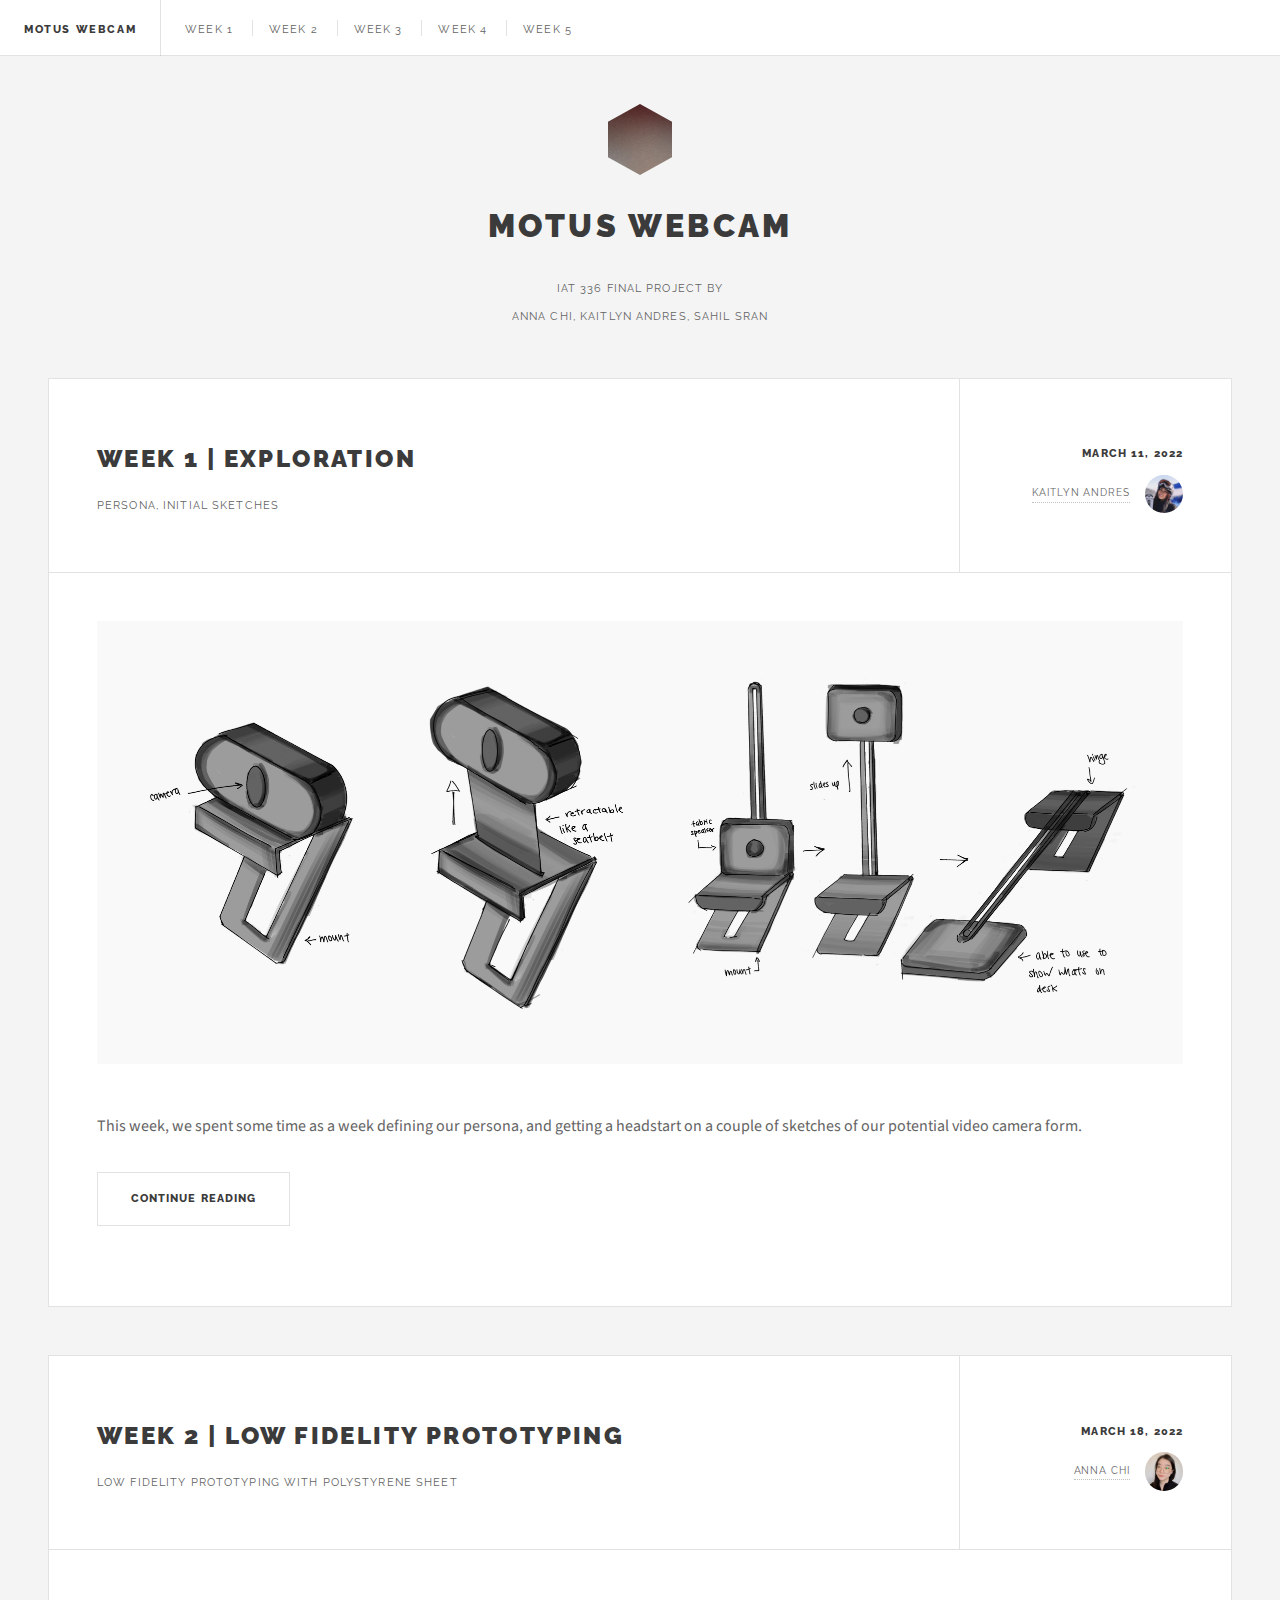
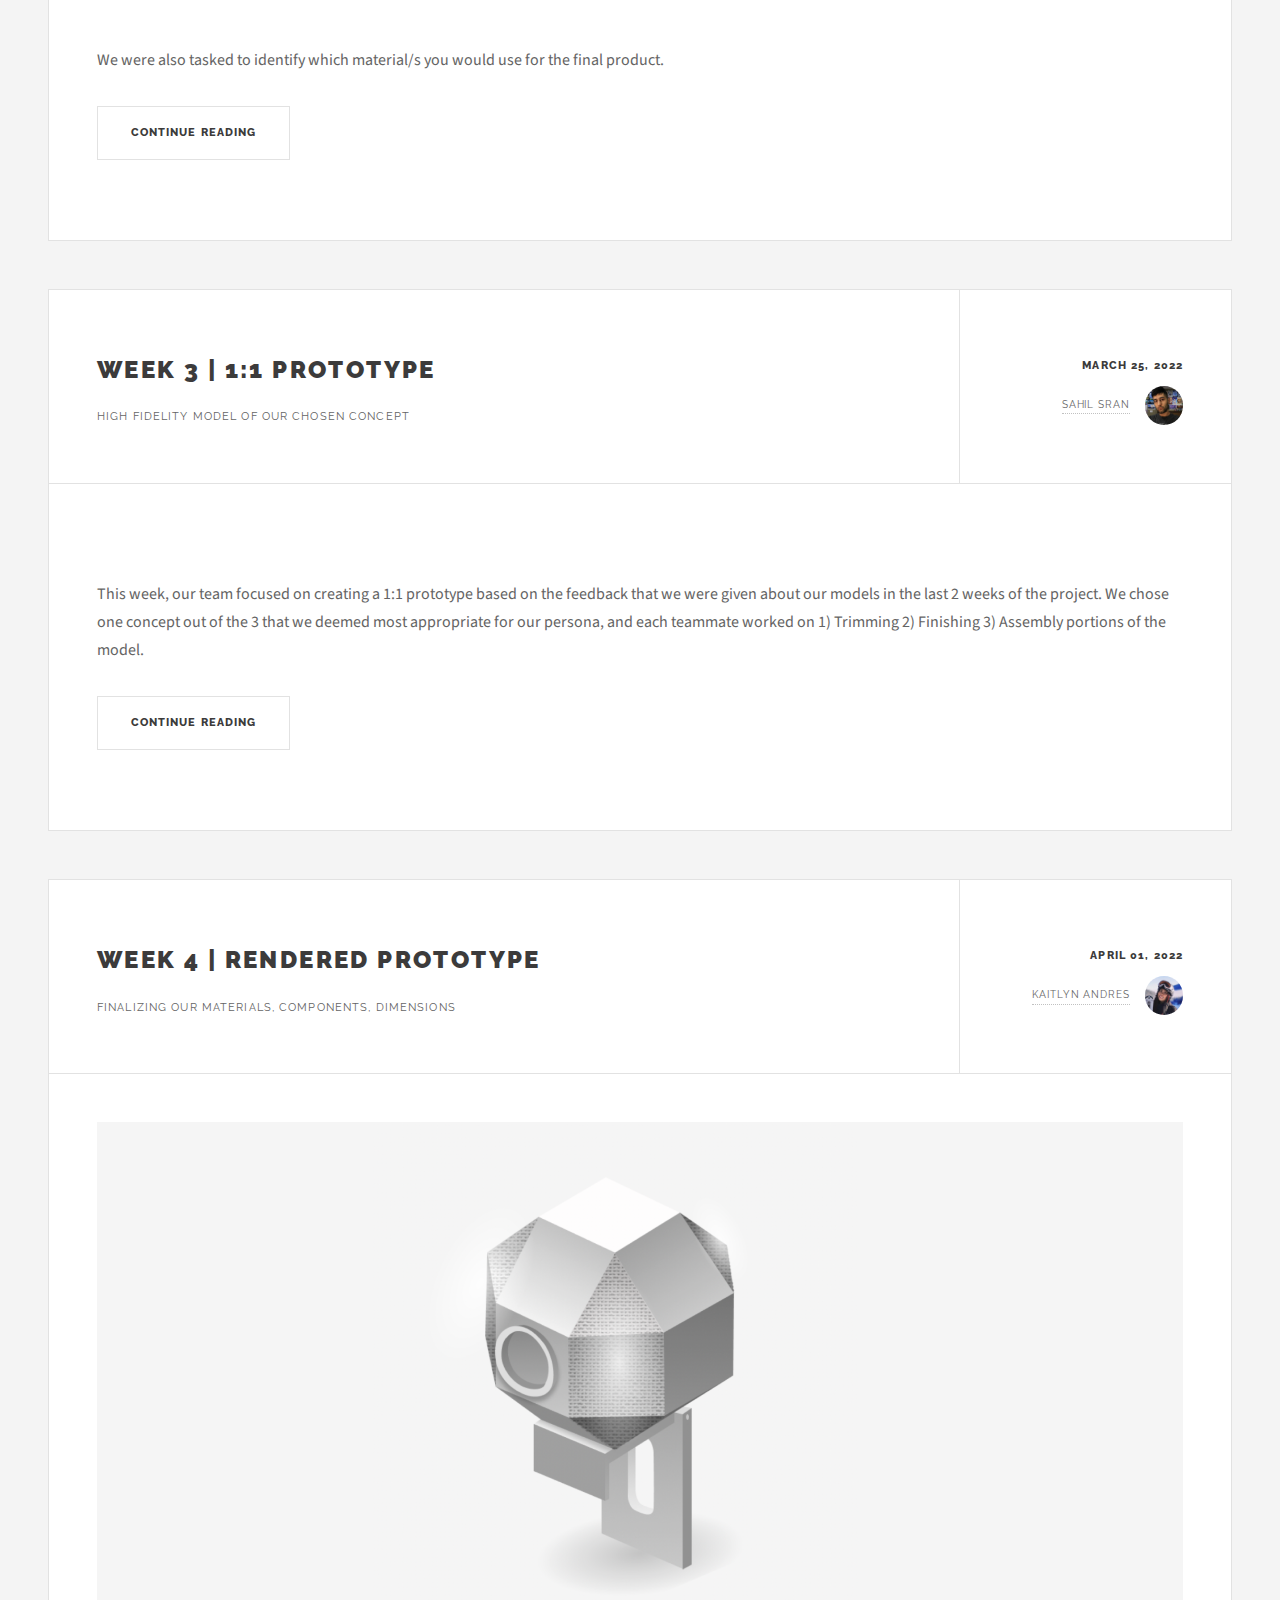
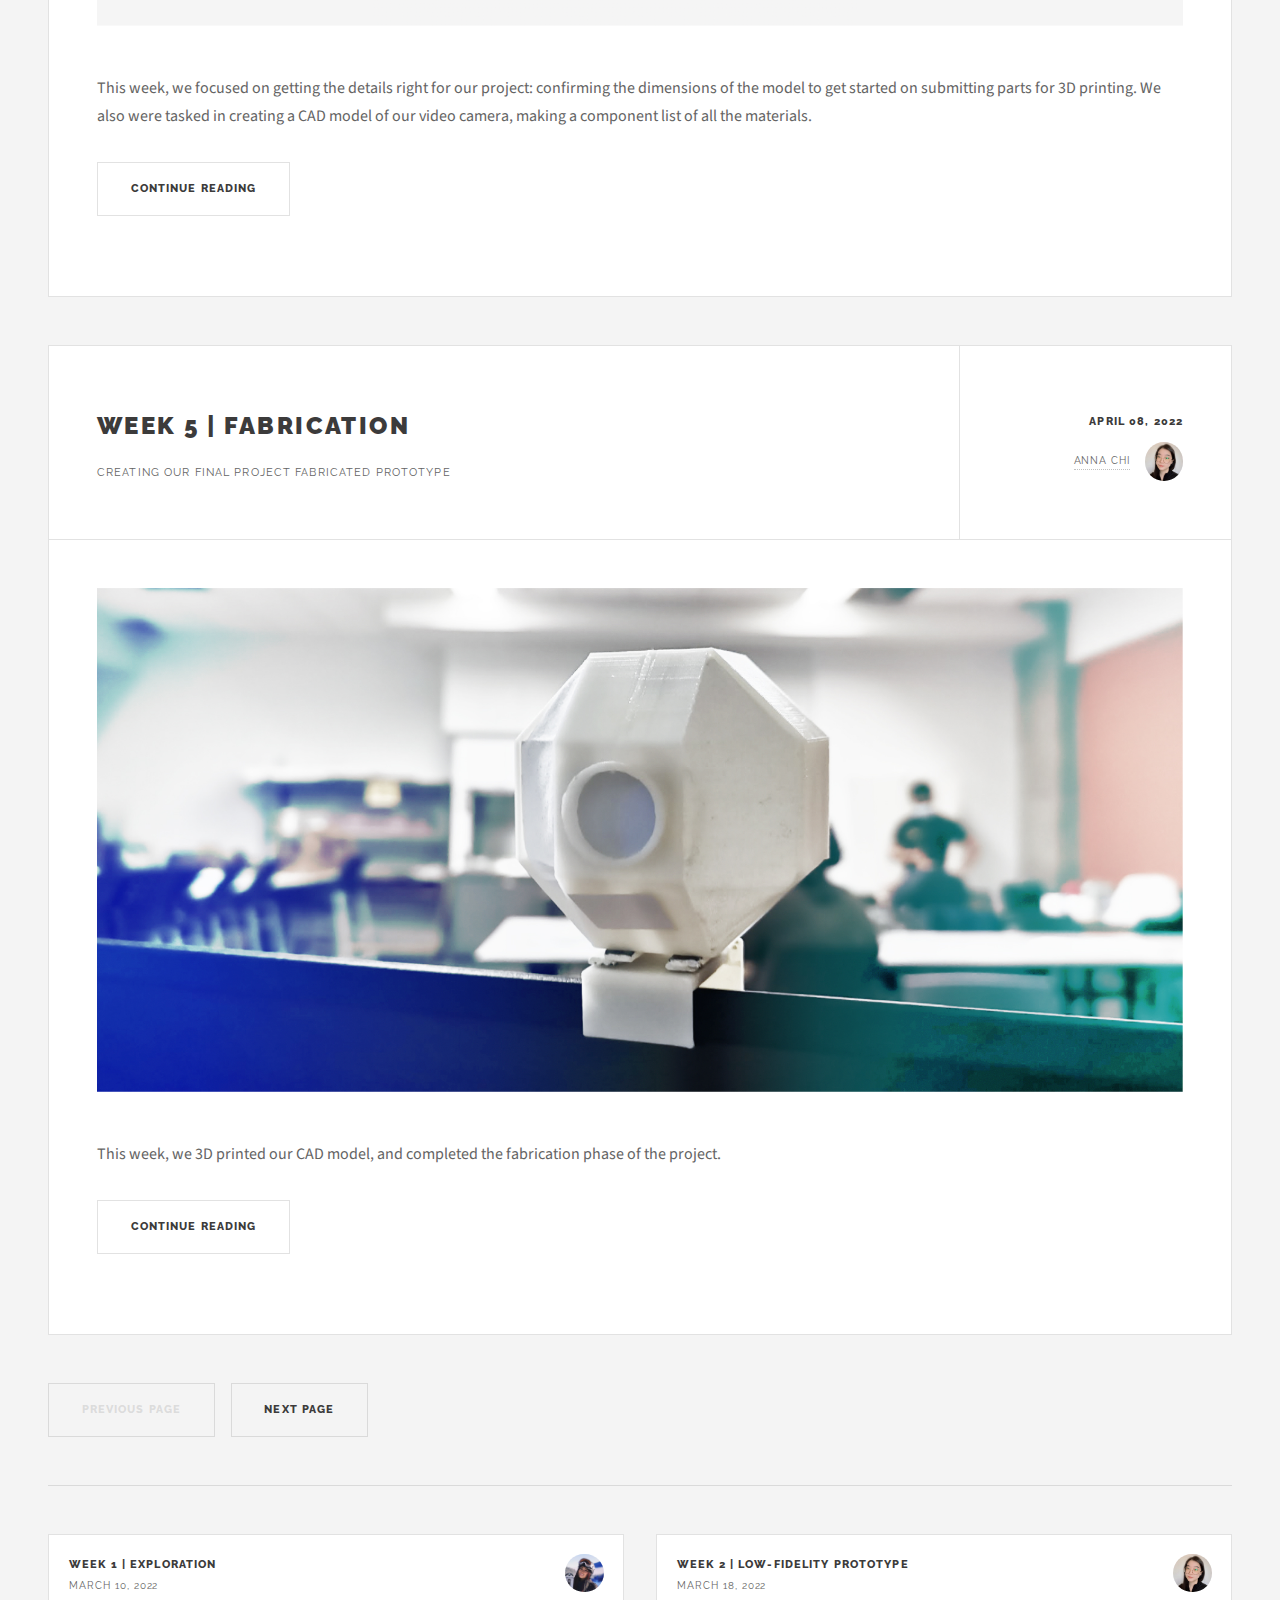
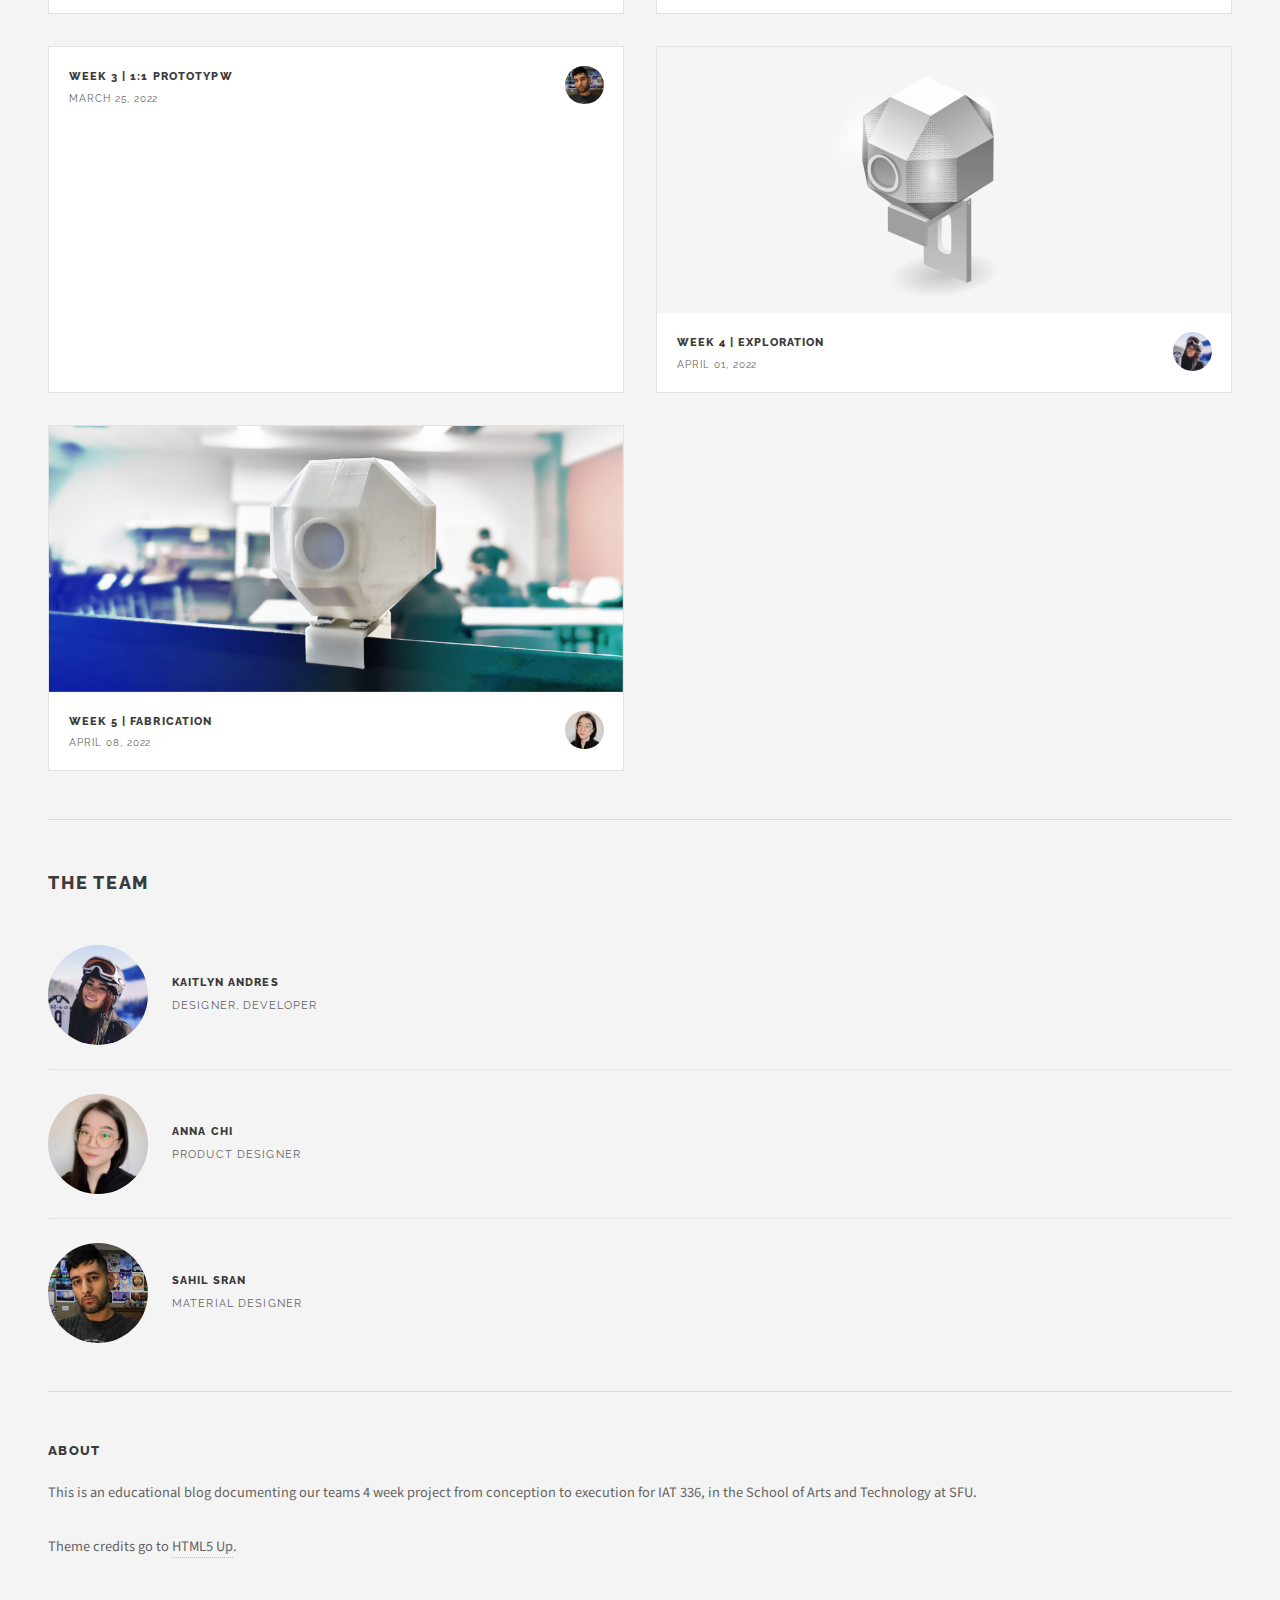
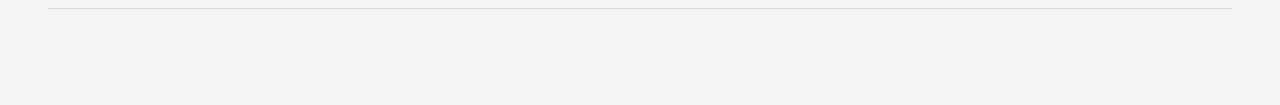
==== commit 6699d749: "title change" ====
--- a/index.html
+++ b/index.html
@@ -7,7 +7,7 @@
 <html>
 
 <head>
-	<title>IAT 336 - Motus Video Camera</title>
+	<title>IAT 336 - Motus Webcam</title>
 	<meta charset="utf-8" />
 	<meta name="viewport" content="width=device-width, initial-scale=1, user-scalable=no" />
 	<link rel="stylesheet" href="assets/css/main.css" />
@@ -20,7 +20,7 @@
 
 		<!-- Header -->
 		<header id="header">
-			<h1><a href="index.html">Motus Video Camera</a></h1>
+			<h1><a href="index.html">Motus Webcam</a></h1>
 			<nav class="links">
 				<ul>
 					<li><a href="week-1.html">Week 1</a></li>
@@ -185,7 +185,7 @@
 			<section id="intro">
 				<a href="#" class="logo"><img src="images/logo.jpg" alt="" /></a>
 				<header>
-					<h2>Motus Video Camera</h2>
+					<h2>Motus Webcam</h2>
 					<p>IAT 336 Final Project by <br>
 						Anna Chi, Kaitlyn Andres, Sahil Sran</a></p>
 				</header>
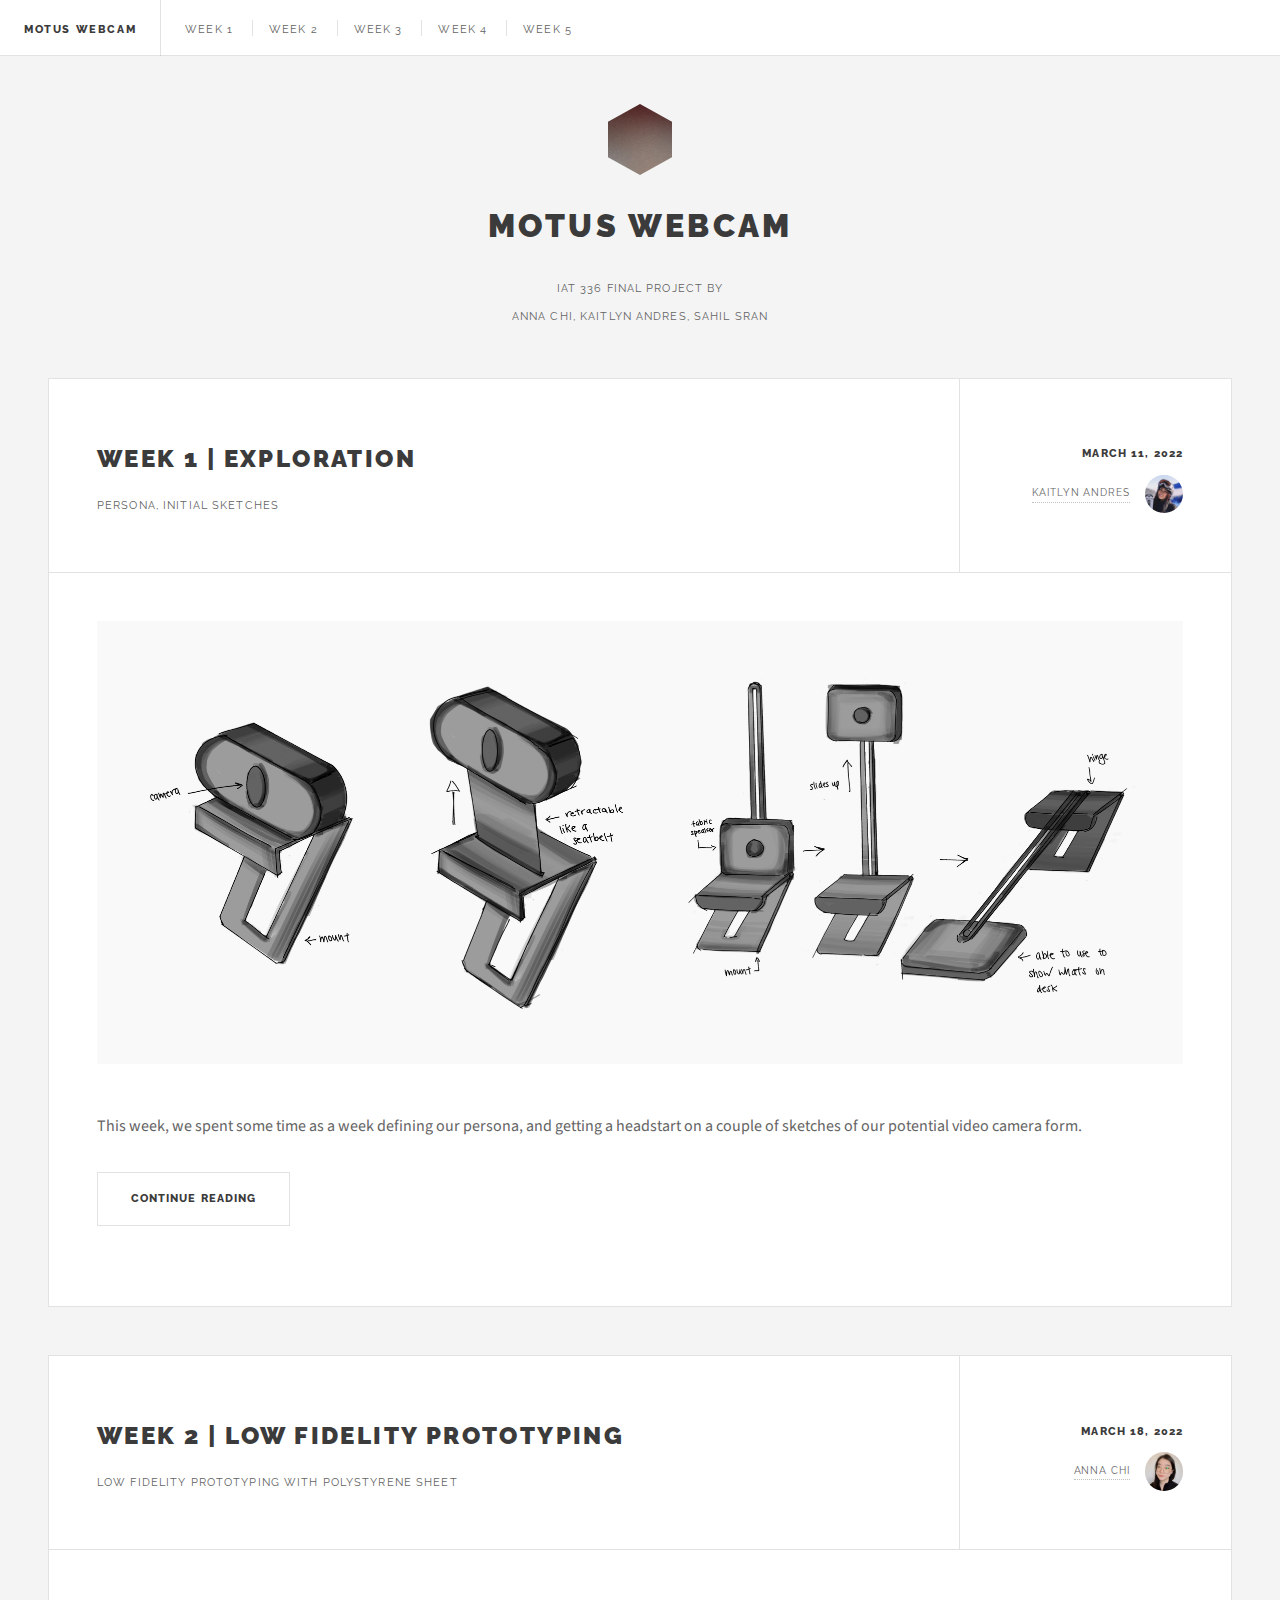
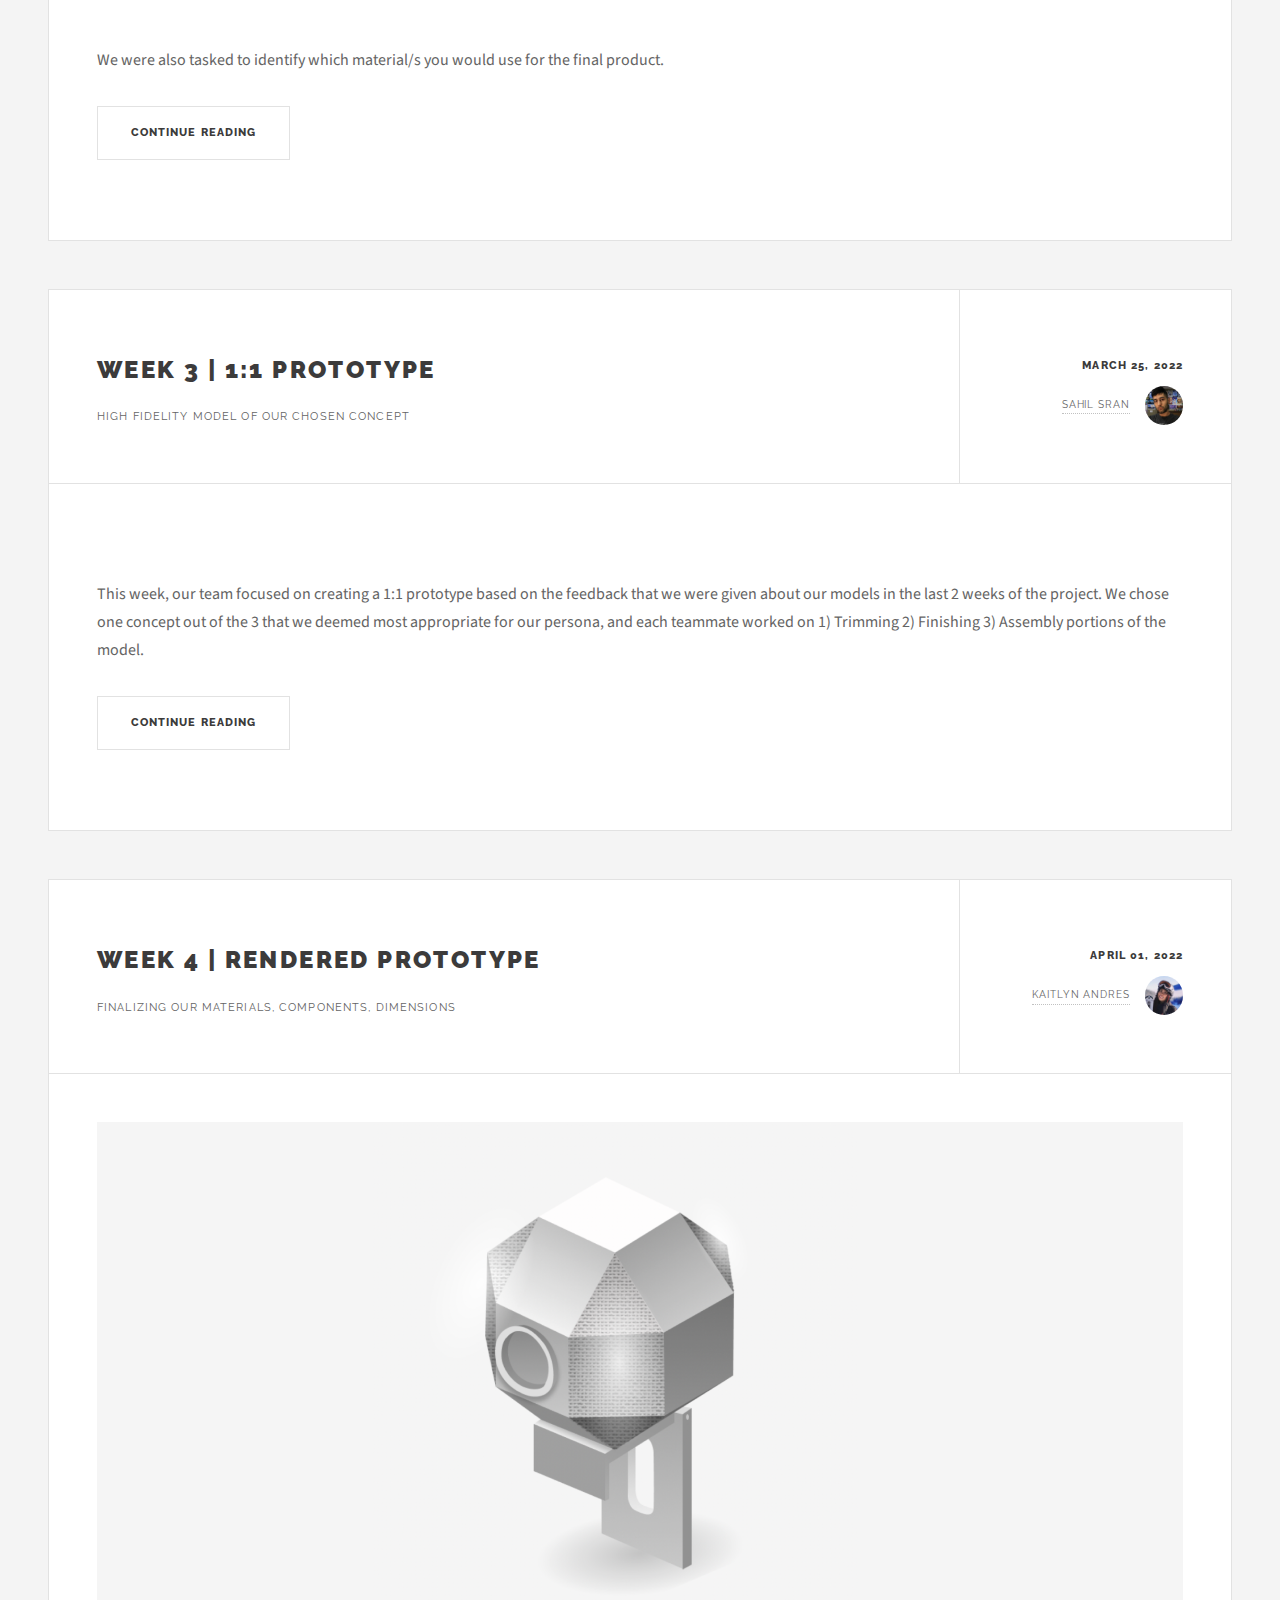
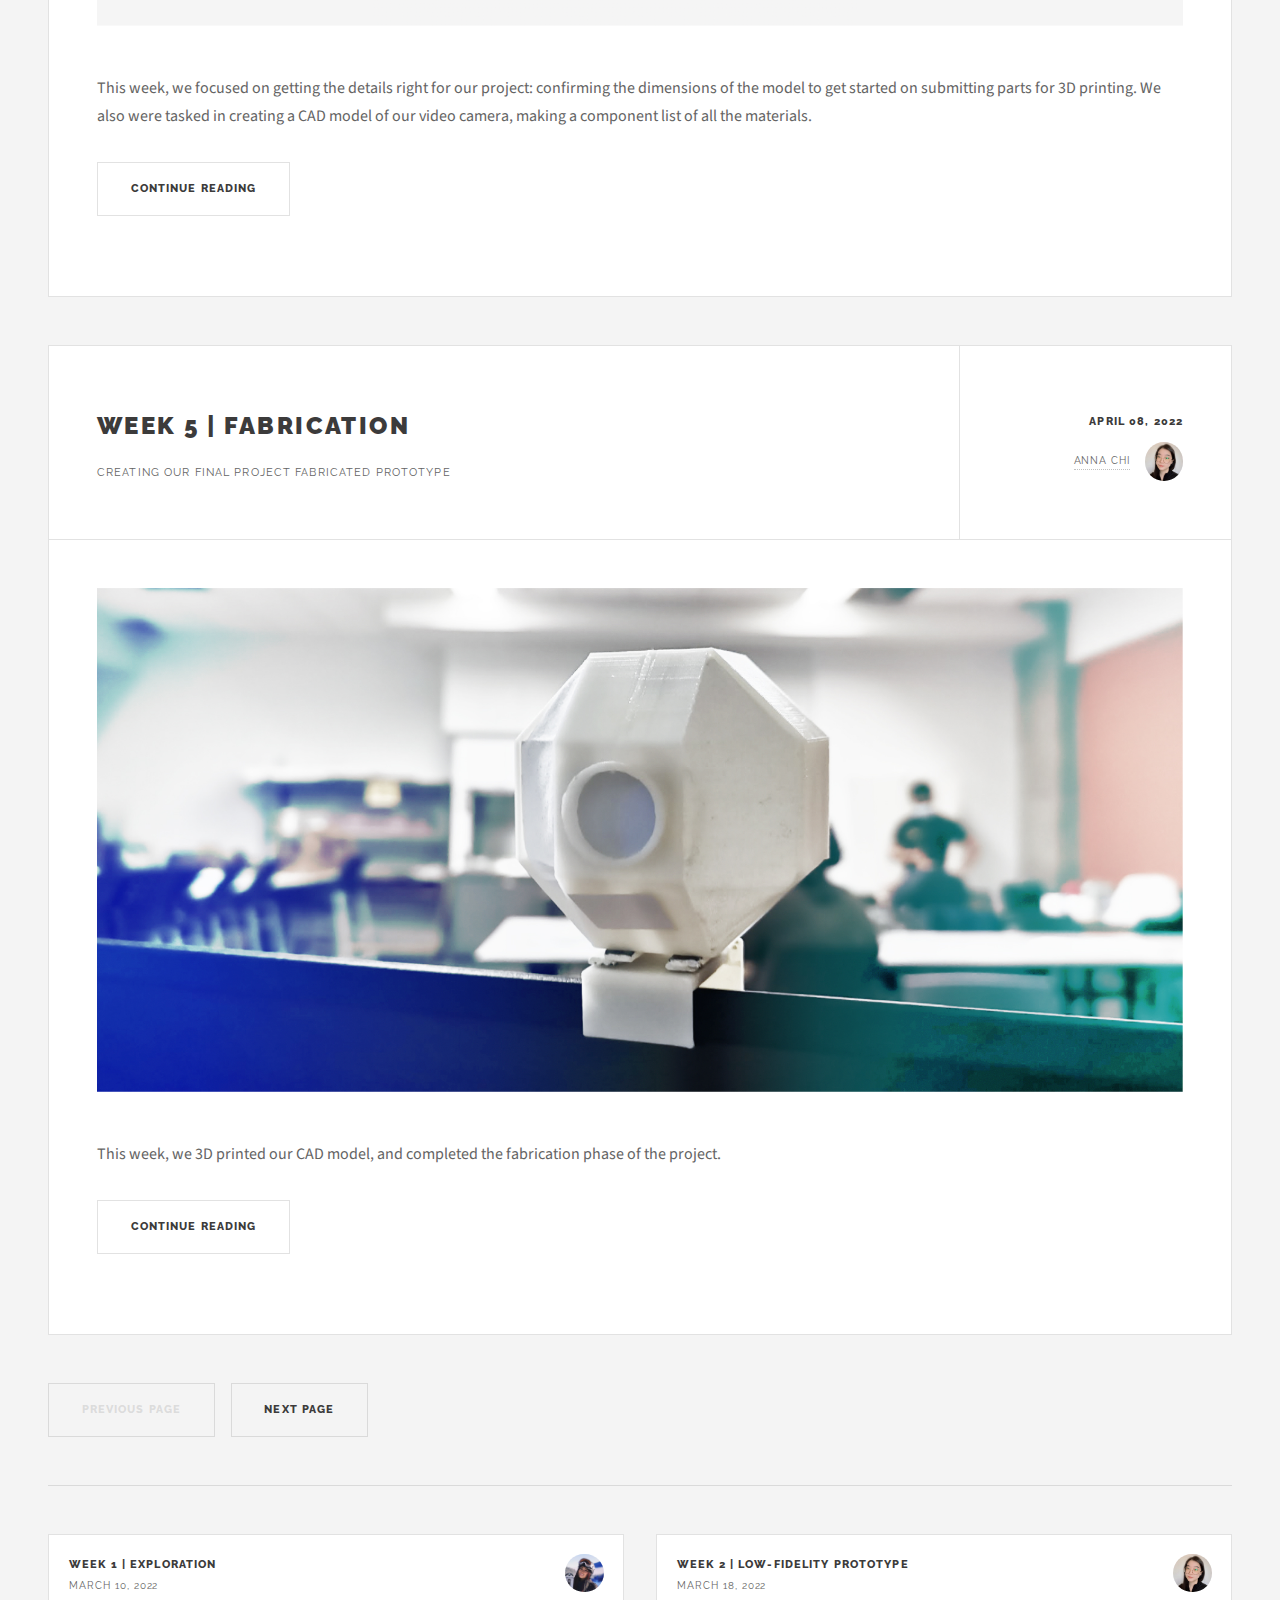
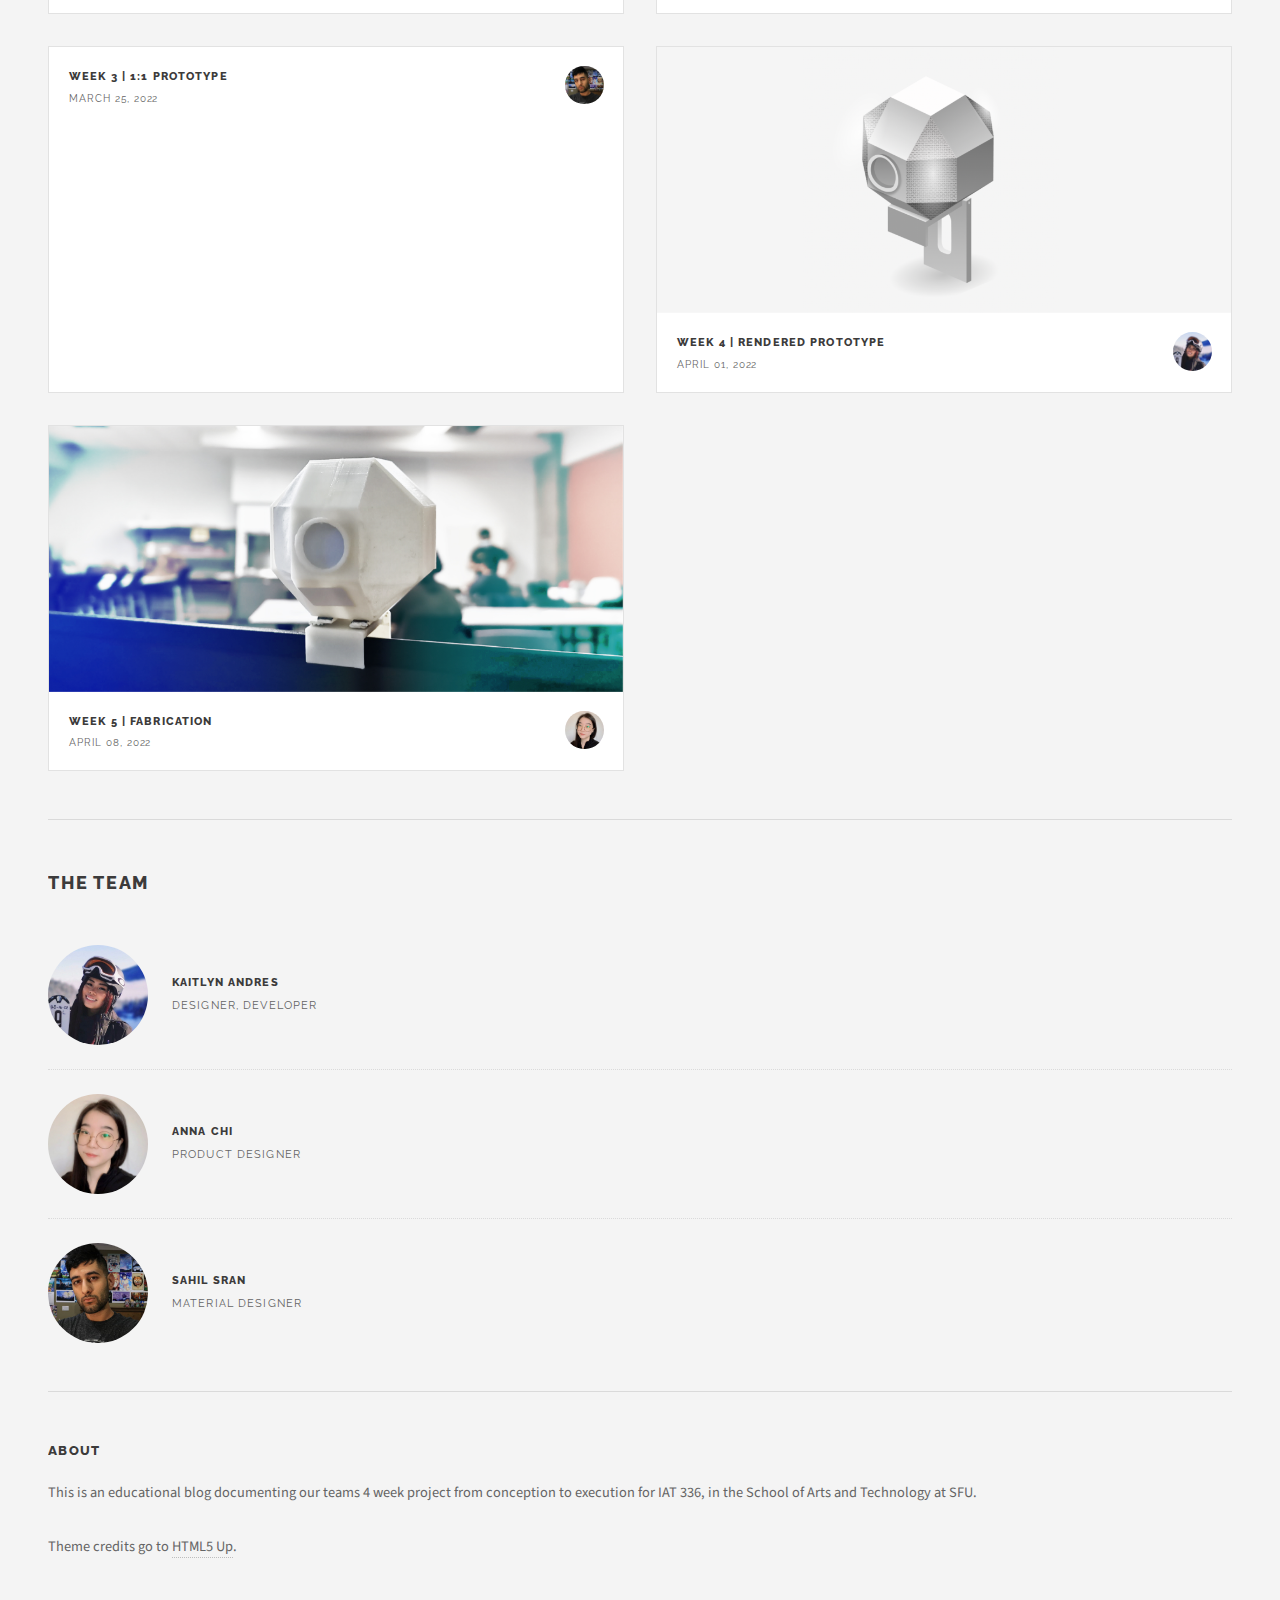
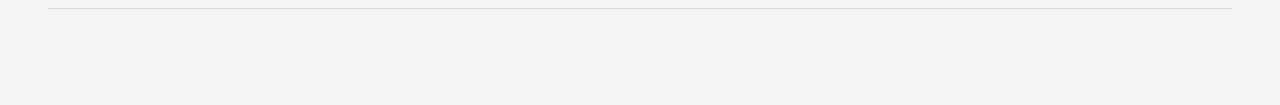
==== commit 540b8545: "nit" ====
--- a/index.html
+++ b/index.html
@@ -219,7 +219,7 @@
 					<!-- Mini Post -->
 					<article class="mini-post">
 						<header>
-							<h3><a href="week-3.html">Week 3 | 1:1 Prototypw</a></h3>
+							<h3><a href="week-3.html">Week 3 | 1:1 Prototype</a></h3>
 							<time class="published" datetime="2015-10-18">March 25, 2022</time>
 							<a href="sahil.html" class="author"><img src="images/Team/Sahil.jpg" alt="" /></a>
 						</header>
@@ -229,7 +229,7 @@
 					<!-- Mini Post -->
 					<article class="mini-post">
 						<header>
-							<h3><a href="week-4.html">Week 4 | Exploration</a></h3>
+							<h3><a href="week-4.html">Week 4 | Rendered Prototype</a></h3>
 							<time class="published" datetime="2015-10-17">April 01, 2022</time>
 							<a href="kaitlyn.html" class="author"><img src="images/Team/Kaitlyn.jpeg" alt="" /></a>
 						</header>
